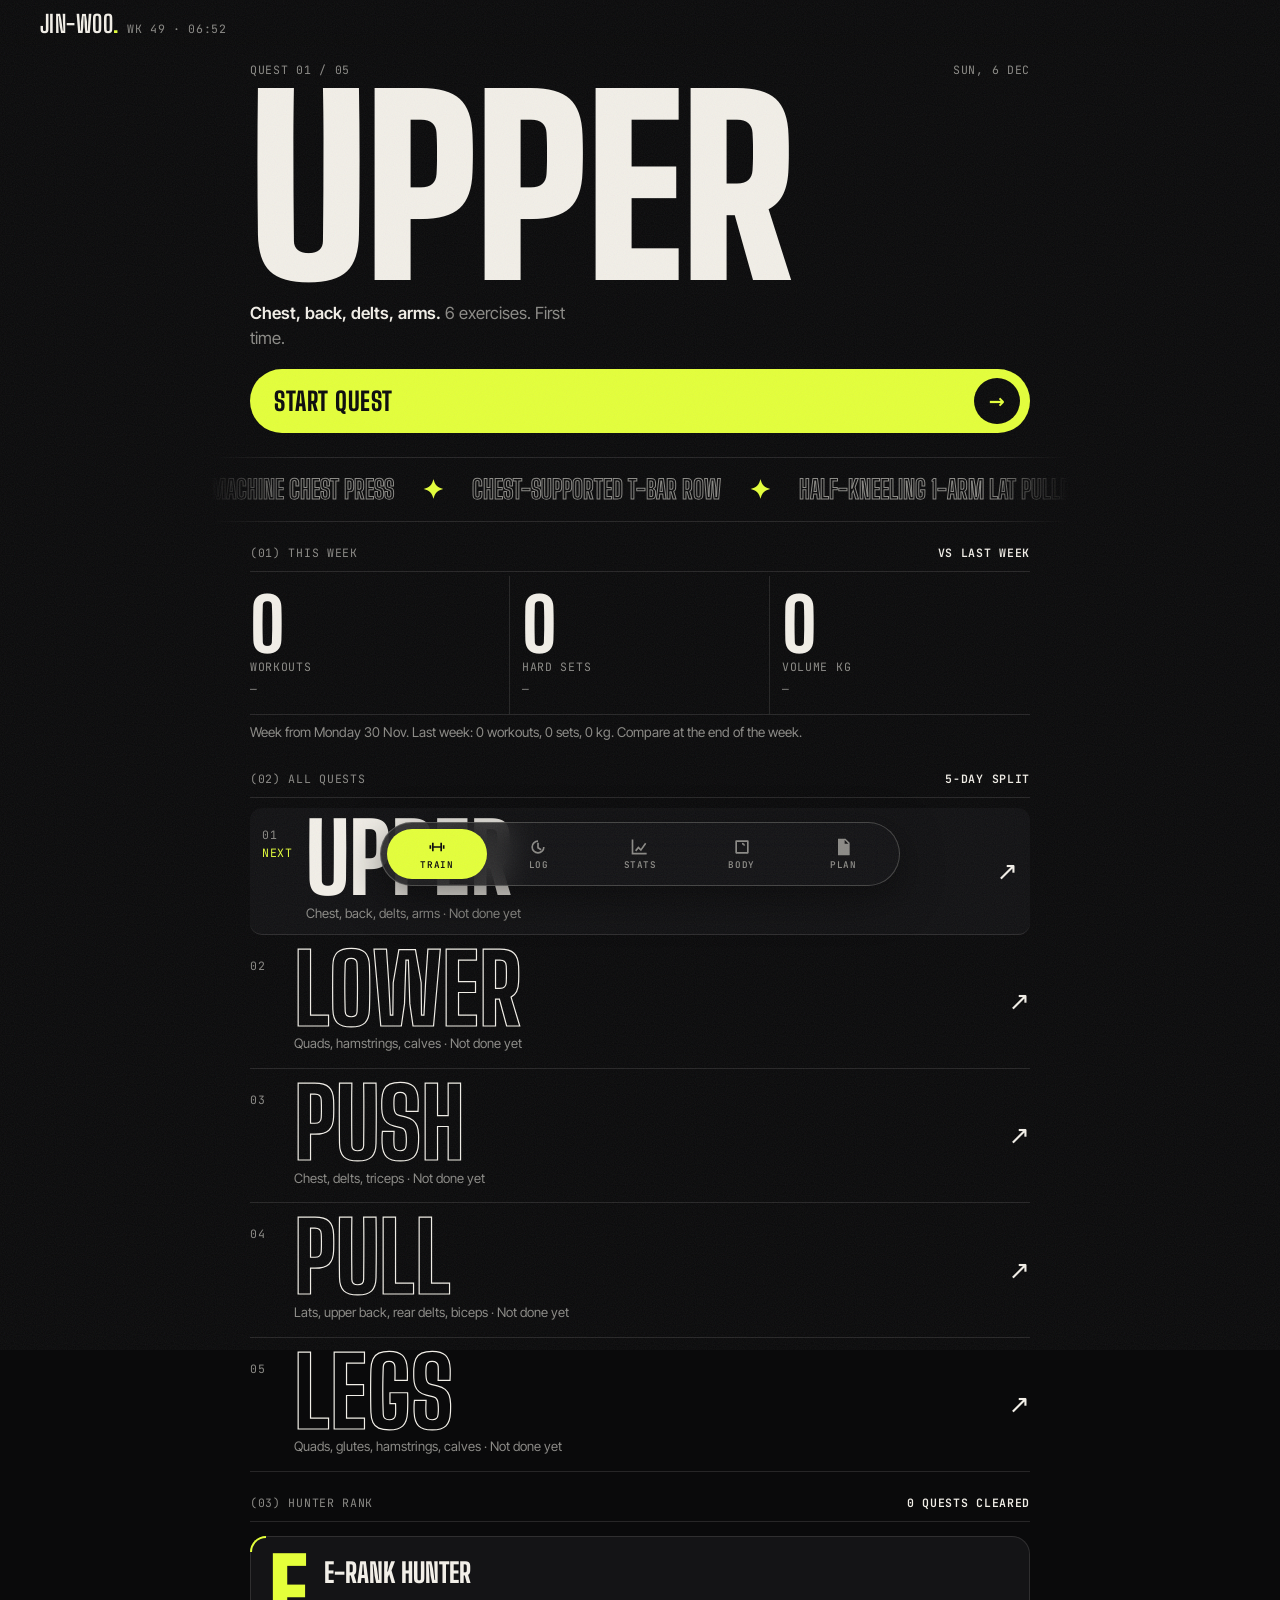
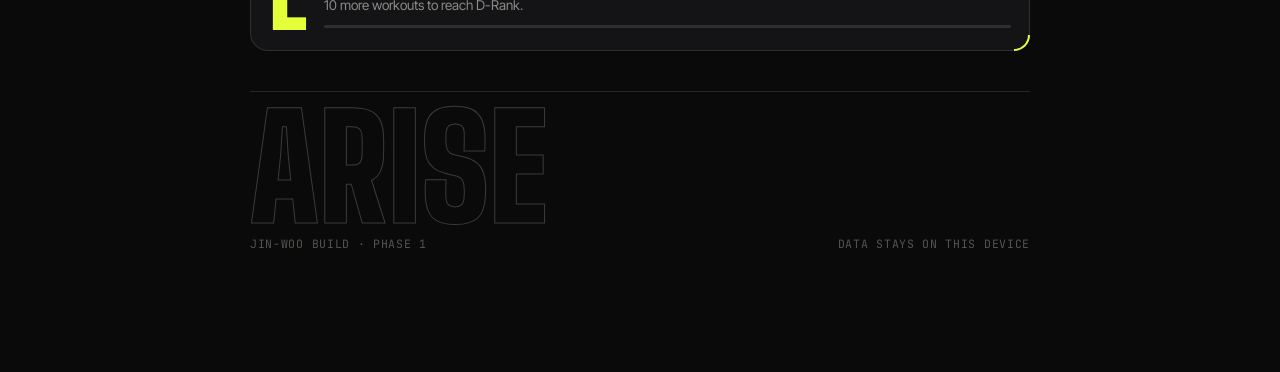
==== index.html @ 7a0bea66 "Jin-Woo Build: workout quests, progression targets and nutrition plan" ====
<!doctype html>
<html lang="en">
<head>
  <meta charset="utf-8">
  <meta name="viewport" content="width=device-width, initial-scale=1, viewport-fit=cover">
  <meta name="theme-color" content="#0a0a0b">
  <meta name="description" content="Jin-Woo Build: workout quests, progressive overload and a measured cutting diet.">
  <meta name="apple-mobile-web-app-capable" content="yes">
  <meta name="apple-mobile-web-app-status-bar-style" content="black-translucent">
  <title>Jin-Woo Build</title>
  <link rel="manifest" href="manifest.webmanifest">
  <link rel="icon" href="icon.svg" type="image/svg+xml">
  <link rel="apple-touch-icon" href="icon-192.png">
  <link rel="preload" href="fonts/BigShouldersDisplay-100_900.woff2" as="font" type="font/woff2" crossorigin>
  <link rel="stylesheet" href="css/fonts.css">
  <link rel="stylesheet" href="css/style.css">
</head>
<body>
  <header class="top">
    <a class="brand" href="#/train"><b>JIN-WOO<i>.</i></b><span class="mono muted" id="clock"></span></a>
    <div id="top-right"></div>
  </header>

  <main id="app"></main>

  <div id="rest" class="rest hidden" aria-live="polite"></div>
  <div id="modal" class="modal hidden"></div>

  <nav class="tabs" aria-label="Main">
    <a href="#/train" data-tab="train"><svg viewBox="0 0 24 24"><path d="M3 10h2v4H3zM19 10h2v4h-2zM6 7h2v10H6zM16 7h2v10h-2zM8 11h8v2H8z"/></svg>Train</a>
    <a href="#/history" data-tab="history"><svg viewBox="0 0 24 24"><path d="M12 4a8 8 0 1 0 8 8h-2a6 6 0 1 1-6-6zm-1 3h2v5.4l3.3 2-1 1.7L11 13.6z"/></svg>Log</a>
    <a href="#/progress" data-tab="progress"><svg viewBox="0 0 24 24"><path d="M4 19h16v2H2V3h2zm2-3 4-5 3 3 5-7 1.6 1.2-6.4 9-3-3-2.6 3.3z"/></svg>Stats</a>
    <a href="#/body" data-tab="body"><svg viewBox="0 0 24 24"><path d="M5 4h14a1 1 0 0 1 1 1v14a1 1 0 0 1-1 1H5a1 1 0 0 1-1-1V5a1 1 0 0 1 1-1zm1 2v12h12V6zm6 1a4 4 0 0 1 3.9 3.1l-1.9.5A2 2 0 0 0 12 9z"/></svg>Body</a>
    <a href="#/plan" data-tab="plan"><svg viewBox="0 0 24 24"><path d="M6 2h9l5 5v15H6zm8 1.5V8h4.5zM8 12h8v2H8zm0 4h8v2H8z"/></svg>Plan</a>
  </nav>

  <script src="js/data.js"></script>
  <script src="js/store.js"></script>
  <script src="js/logic.js"></script>
  <script src="js/app.js"></script>
</body>
</html>
---- css/fonts.css ----
/* Google Fonts (OFL), latin subset, self-hosted for offline use. */
@font-face {
  font-family: 'Big Shoulders Display';
  font-style: normal;
  font-weight: 100 900;
  font-display: swap;
  src: url(../fonts/BigShouldersDisplay-100_900.woff2) format('woff2');
  unicode-range: U+0000-00FF, U+0131, U+0152-0153, U+02BB-02BC, U+02C6, U+02DA, U+02DC, U+0304, U+0308, U+0329, U+2000-206F, U+20AC, U+2122, U+2191, U+2193, U+2212, U+2215, U+FEFF, U+FFFD;
}
@font-face {
  font-family: 'Inter Tight';
  font-style: normal;
  font-weight: 400 800;
  font-display: swap;
  src: url(../fonts/InterTight-400_800.woff2) format('woff2');
  unicode-range: U+0000-00FF, U+0131, U+0152-0153, U+02BB-02BC, U+02C6, U+02DA, U+02DC, U+0304, U+0308, U+0329, U+2000-206F, U+20AC, U+2122, U+2191, U+2193, U+2212, U+2215, U+FEFF, U+FFFD;
}
@font-face {
  font-family: 'JetBrains Mono';
  font-style: normal;
  font-weight: 400;
  font-display: swap;
  src: url(../fonts/JetBrainsMono-400.woff2) format('woff2');
  unicode-range: U+0000-00FF, U+0131, U+0152-0153, U+02BB-02BC, U+02C6, U+02DA, U+02DC, U+0304, U+0308, U+0329, U+2000-206F, U+20AC, U+2122, U+2191, U+2193, U+2212, U+2215, U+FEFF, U+FFFD;
}
@font-face {
  font-family: 'JetBrains Mono';
  font-style: normal;
  font-weight: 600;
  font-display: swap;
  src: url(../fonts/JetBrainsMono-600.woff2) format('woff2');
  unicode-range: U+0000-00FF, U+0131, U+0152-0153, U+02BB-02BC, U+02C6, U+02DA, U+02DC, U+0304, U+0308, U+0329, U+2000-206F, U+20AC, U+2122, U+2191, U+2193, U+2212, U+2215, U+FEFF, U+FFFD;
}
---- css/style.css ----
:root {
  --bg: #0a0a0b;
  --bg2: #111113;
  --panel: #141416;
  --ink: #f2efe8;
  --muted: #8b8a86;
  --dim: #55544f;
  --line: rgba(242, 239, 232, 0.12);
  --line2: rgba(242, 239, 232, 0.22);
  --accent: #e4ff3a;
  --accent-ink: #0a0a0b;
  --bad: #ff5a4e;
  --warn: #ffb02e;
  --display: "Big Shoulders Display", "Arial Narrow", Impact, sans-serif;
  --sans: "Inter Tight", system-ui, -apple-system, "Segoe UI", Roboto, sans-serif;
  --mono: "JetBrains Mono", ui-monospace, Consolas, monospace;
  --ease: cubic-bezier(0.2, 0.8, 0.2, 1);
  --pad: clamp(16px, 4vw, 40px);
}

* { box-sizing: border-box; }
html { -webkit-text-size-adjust: 100%; scroll-behavior: smooth; }
body {
  margin: 0;
  background: var(--bg);
  color: var(--ink);
  font: 15px/1.5 var(--sans);
  padding-bottom: calc(96px + env(safe-area-inset-bottom));
  overflow-x: hidden;
}
body::before {
  content: "";
  position: fixed; inset: -50%;
  z-index: 100; pointer-events: none;
  opacity: 0.07;
  background-image: url("data:image/svg+xml,%3Csvg xmlns='http://www.w3.org/2000/svg' width='160' height='160'%3E%3Cfilter id='n'%3E%3CfeTurbulence type='fractalNoise' baseFrequency='0.9' numOctaves='2' stitchTiles='stitch'/%3E%3C/filter%3E%3Crect width='100%25' height='100%25' filter='url(%23n)'/%3E%3C/svg%3E");
  animation: grain 1.2s steps(4) infinite;
}
@keyframes grain {
  0% { transform: translate(0, 0); } 25% { transform: translate(-3%, 2%); }
  50% { transform: translate(2%, -3%); } 75% { transform: translate(-2%, -1%); } 100% { transform: translate(0, 0); }
}
::selection { background: var(--accent); color: var(--accent-ink); }
a { color: var(--ink); }
h1, h2, h3 { margin: 0; font-weight: 800; }
p { margin: 0.4rem 0; }
button { font: inherit; color: inherit; }

.mono { font-family: var(--mono); font-size: 0.72rem; letter-spacing: 0.06em; text-transform: uppercase; }
.small { font-size: 0.84rem; }
.muted { color: var(--muted); }
.r { text-align: right; }
.c { text-align: center; }
.hidden { display: none !important; }
.up { color: var(--accent); }
.down { color: var(--bad); }
.same { color: var(--muted); }
.warn-text { color: var(--warn); }
.danger-text { color: var(--bad) !important; }
.display { font-family: var(--display); text-transform: uppercase; line-height: 0.86; letter-spacing: -0.01em; }
.outline { color: transparent; -webkit-text-stroke: 1.2px var(--ink); }

/* ---------- Top bar ---------- */
.top {
  position: sticky; top: 0; z-index: 40;
  display: flex; align-items: center; justify-content: space-between; gap: 12px;
  padding: calc(12px + env(safe-area-inset-top)) var(--pad) 12px;
  background: linear-gradient(var(--bg) 60%, rgba(10, 10, 11, 0));
}
.brand { display: flex; align-items: baseline; gap: 8px; text-decoration: none; }
.brand b { font-family: var(--display); font-size: 1.5rem; letter-spacing: 0.02em; line-height: 1; }
.brand i { font-style: normal; color: var(--accent); }
#top-right { display: flex; align-items: center; gap: 10px; }
.pill { font-family: var(--mono); font-size: 0.68rem; letter-spacing: 0.06em; text-transform: uppercase; padding: 6px 10px; border-radius: 999px; text-decoration: none; border: 1px solid var(--line2); white-space: nowrap; }
.pill.live { background: var(--accent); color: var(--accent-ink); border-color: var(--accent); }
.pill.live::before { content: ""; display: inline-block; width: 6px; height: 6px; border-radius: 50%; background: var(--accent-ink); margin-right: 6px; vertical-align: 1px; animation: pulse 1.2s infinite; }
@keyframes pulse { 50% { opacity: 0.2; } }

main { max-width: 860px; margin: 0 auto; padding: 4px var(--pad) 24px; }

/* ---------- Reveal ---------- */
[data-reveal] { opacity: 0; transform: translateY(24px); transition: opacity 0.7s var(--ease), transform 0.7s var(--ease); }
[data-reveal].in { opacity: 1; transform: none; }
.split .w { display: inline-block; overflow: hidden; vertical-align: bottom; }
.split .w > span { display: inline-block; transform: translateY(105%); animation: rise 0.9s var(--ease) forwards; }
@keyframes rise { to { transform: none; } }
.kinetic { animation: weight 1.4s var(--ease) both; }
@keyframes weight { from { font-weight: 100; letter-spacing: 0.08em; } to { font-weight: 900; letter-spacing: -0.01em; } }

/* ---------- Sections / labels ---------- */
.label { display: flex; justify-content: space-between; align-items: center; gap: 10px; color: var(--muted); padding: 22px 0 10px; border-bottom: 1px solid var(--line); margin-bottom: 4px; }
.label b { color: var(--ink); font-weight: 600; }
.page-title { font-size: clamp(3.6rem, 17vw, 8.5rem); margin: 6px 0 8px; }

/* ---------- Hero ---------- */
.hero { padding: 8px 0 18px; }
.hero .meta { display: flex; justify-content: space-between; color: var(--muted); margin-bottom: 6px; }
.hero h1 { font-size: clamp(5.5rem, 33vw, 15rem); font-weight: 900; }
.hero h1.long { font-size: clamp(3.4rem, 17vw, 9rem); }
.hero .lede { font-size: 1.05rem; color: var(--muted); max-width: 34ch; margin: 10px 0 18px; }
.hero .lede b { color: var(--ink); font-weight: 600; }

.cta {
  position: relative; display: flex; align-items: center; justify-content: space-between; width: 100%;
  min-height: 64px; padding: 0 10px 0 24px; border: 0; border-radius: 999px;
  background: var(--accent); color: var(--accent-ink); cursor: pointer; overflow: hidden;
  font-family: var(--display); font-size: 1.6rem; font-weight: 800; text-transform: uppercase; letter-spacing: 0.02em; text-decoration: none;
  transition: transform 0.4s var(--ease);
}
.cta .arrow { display: grid; place-items: center; width: 46px; height: 46px; border-radius: 50%; background: var(--accent-ink); color: var(--accent); font-family: var(--sans); font-size: 1.2rem; transition: transform 0.5s var(--ease); }
.cta:hover .arrow { transform: rotate(-45deg); }
.cta:active { transform: scale(0.98); }
.cta.ghost { background: transparent; color: var(--ink); border: 1px solid var(--line2); }
.cta.ghost .arrow { background: var(--ink); color: var(--bg); }

/* ---------- Marquee ---------- */
.marquee { overflow: hidden; border-block: 1px solid var(--line); margin: 6px calc(var(--pad) * -1) 0; padding: 12px 0; white-space: nowrap; mask-image: linear-gradient(90deg, transparent, #000 10%, #000 90%, transparent); }
.marquee .track { display: inline-flex; gap: 28px; animation: marquee 32s linear infinite; font-family: var(--display); font-size: 1.6rem; font-weight: 700; text-transform: uppercase; }
.marquee .track span:nth-child(odd) { color: transparent; -webkit-text-stroke: 1px var(--muted); }
.marquee .track em { font-style: normal; color: var(--accent); }
@keyframes marquee { to { transform: translateX(-50%); } }

/* ---------- Stats ---------- */
.stats { display: grid; grid-template-columns: repeat(3, 1fr); border-bottom: 1px solid var(--line); }
.stat { padding: 16px 10px 16px 0; border-right: 1px solid var(--line); }
.stat + .stat { padding-left: 12px; }
.stat:last-child { border-right: 0; }
.stat .n { font-family: var(--display); font-size: clamp(2.4rem, 11vw, 4.2rem); font-weight: 800; line-height: 0.9; }
.stat .d { font-family: var(--mono); font-size: 0.7rem; margin-top: 6px; }

/* ---------- Day list (outlined type rows) ---------- */
.daylist { list-style: none; margin: 0; padding: 0; }
.dayrow {
  position: relative; display: grid; grid-template-columns: 34px 1fr auto; align-items: center; gap: 4px 10px;
  width: 100%; padding: 14px 0; border: 0; border-bottom: 1px solid var(--line); background: none; cursor: pointer; text-align: left; overflow: hidden;
}
.dayrow::before { content: ""; position: absolute; inset: 0; background: var(--accent); transform: scaleY(0); transform-origin: bottom; transition: transform 0.5s var(--ease); z-index: 0; }
.dayrow > * { position: relative; z-index: 1; }
.dayrow .idx { color: var(--muted); align-self: start; padding-top: 8px; }
.dayrow .name { font-family: var(--display); font-size: clamp(3rem, 15vw, 6rem); font-weight: 800; line-height: 0.85; text-transform: uppercase; color: transparent; -webkit-text-stroke: 1.2px var(--ink); transition: color 0.35s var(--ease); }
.dayrow .info { grid-column: 2; color: var(--muted); font-size: 0.82rem; }
.dayrow .go { grid-row: 1 / span 2; grid-column: 3; font-size: 1.6rem; transition: transform 0.5s var(--ease); }
.dayrow.next .name { color: var(--ink); -webkit-text-stroke: 0; }
.dayrow.next .idx::after { content: " NEXT"; color: var(--accent); }
@media (hover: hover) {
  .dayrow:hover::before { transform: scaleY(1); }
  .dayrow:hover .name { color: var(--accent-ink); -webkit-text-stroke: 0; }
  .dayrow:hover .idx, .dayrow:hover .info, .dayrow:hover .go, .dayrow:hover .idx::after { color: var(--accent-ink); }
  .dayrow:hover .go { transform: rotate(-45deg); }
}
.dayrow:active::before { transform: scaleY(1); }

/* ---------- Panels ---------- */
.panel { position: relative; background: var(--panel); border: 1px solid var(--line); border-radius: 18px; padding: 18px; margin: 14px 0; }
.panel h3 { font-family: var(--display); text-transform: uppercase; font-size: 1.7rem; font-weight: 800; line-height: 1; margin-bottom: 8px; }
.panel.accent { background: var(--accent); color: var(--accent-ink); border-color: var(--accent); }
.panel.accent .muted, .panel.accent .mono { color: rgba(10, 10, 11, 0.65); }
.panel.warn { border-color: var(--warn); }
.panel.live-card { border-color: var(--accent); }

/* System window corners */
.sys::before, .sys::after { content: ""; position: absolute; width: 14px; height: 14px; border: 2px solid var(--accent); pointer-events: none; }
.sys::before { top: -1px; left: -1px; border-right: 0; border-bottom: 0; border-top-left-radius: 18px; }
.sys::after { bottom: -1px; right: -1px; border-left: 0; border-top: 0; border-bottom-right-radius: 18px; }

/* ---------- Buttons ---------- */
.btn {
  display: inline-flex; align-items: center; justify-content: center; gap: 8px;
  min-height: 48px; padding: 0 18px; border-radius: 999px;
  border: 1px solid var(--line2); background: transparent; color: var(--ink);
  font-family: var(--mono); font-size: 0.75rem; font-weight: 600; letter-spacing: 0.06em; text-transform: uppercase;
  text-decoration: none; cursor: pointer; transition: background 0.25s, color 0.25s, transform 0.25s;
}
.btn:active { transform: scale(0.97); }
.btn.primary { background: var(--ink); color: var(--bg); border-color: var(--ink); }
.btn.acc { background: var(--accent); color: var(--accent-ink); border-color: var(--accent); }
.btn.danger { border-color: rgba(255, 90, 78, 0.5); color: var(--bad); }
.btn.full { width: 100%; margin-top: 10px; }
.btn.sm { min-height: 36px; padding: 0 14px; font-size: 0.68rem; }
.btn.big { width: 100%; min-height: 60px; font-size: 0.85rem; margin-top: 10px; }
.btn.yt { margin-top: 12px; background: #ff3d2e; border-color: #ff3d2e; color: #fff; }
.panel.accent .btn.primary { background: var(--accent-ink); color: var(--accent); border-color: var(--accent-ink); }
.panel.accent .btn { border-color: rgba(10, 10, 11, 0.4); color: var(--accent-ink); }
.row { display: flex; gap: 8px; flex-wrap: wrap; margin-top: 12px; }
.row > .btn { flex: 1; }
.link { background: none; border: 0; padding: 6px 0; color: var(--ink); font-family: var(--mono); font-size: 0.7rem; font-weight: 600; letter-spacing: 0.06em; text-transform: uppercase; cursor: pointer; text-decoration: none; border-bottom: 1px solid var(--line2); }
.link:hover { color: var(--accent); border-color: var(--accent); }

/* ---------- Tables ---------- */
table { width: 100%; border-collapse: collapse; }
table.mini th, table.mini td { padding: 9px 4px; border-bottom: 1px solid var(--line); font-size: 0.86rem; vertical-align: top; }
table.mini th { font-family: var(--mono); font-size: 0.66rem; letter-spacing: 0.06em; text-transform: uppercase; color: var(--muted); font-weight: 600; text-align: left; }
table.mini th.r { text-align: right; }
table.mini tr:last-child td { border-bottom: 0; }
.panel.accent table.mini td, .panel.accent table.mini th { border-color: rgba(10, 10, 11, 0.15); }

/* ---------- Tier badges ---------- */
.tier { display: inline-flex; align-items: center; font-family: var(--mono); font-size: 0.62rem; font-weight: 600; letter-spacing: 0.04em; padding: 3px 7px; border-radius: 999px; vertical-align: middle; white-space: nowrap; }
.t-splus { background: var(--accent); color: var(--accent-ink); }
.t-s { background: var(--ink); color: var(--bg); }
.t-a { border: 1px solid var(--ink); color: var(--ink); }
.t-pick { border: 1px dashed var(--muted); color: var(--muted); }

/* ---------- Exercise cards ---------- */
.ex-head { display: flex; justify-content: space-between; align-items: center; color: var(--muted); margin-bottom: 10px; }
.ex-title { font-family: var(--display); font-size: clamp(2rem, 9vw, 3rem); font-weight: 800; line-height: 0.9; text-transform: uppercase; }
.ex-sub { margin-top: 6px; color: var(--muted); }
.ex-top { display: flex; gap: 14px; align-items: center; margin-top: 12px; }
.ex-info { flex: 1; min-width: 0; }
.ex-name { font-weight: 700; }
.thumb { position: relative; flex: 0 0 84px; width: 84px; height: 84px; padding: 0; border-radius: 14px; overflow: hidden; border: 1px solid var(--line2); background: #fff; cursor: pointer; }
.thumb img { position: absolute; inset: 0; width: 100%; height: 100%; object-fit: cover; filter: grayscale(1) contrast(1.05); transition: filter 0.4s; }
.thumb:hover img { filter: none; }
.thumb img.f2 { animation: flip 2.4s steps(1) infinite; }
@keyframes flip { 0% { opacity: 0; } 50% { opacity: 1; } }
.thumb::after { content: "HOW"; position: absolute; left: 6px; bottom: 6px; font-family: var(--mono); font-size: 0.55rem; font-weight: 600; letter-spacing: 0.08em; background: var(--accent); color: var(--accent-ink); padding: 2px 5px; border-radius: 4px; }
.last { color: var(--muted); font-size: 0.84rem; }
.goal { margin-top: 6px; padding: 10px 12px; border-radius: 12px; background: rgba(228, 255, 58, 0.08); border: 1px solid rgba(228, 255, 58, 0.25); font-size: 0.86rem; }
.goal b { color: var(--accent); font-family: var(--mono); font-size: 0.68rem; letter-spacing: 0.06em; text-transform: uppercase; display: block; margin-bottom: 2px; }
.ex-actions { display: flex; gap: 18px; margin-top: 14px; }
.howto-wrap { margin-top: 14px; }
.howto { padding: 12px; background: var(--bg2); border: 1px solid var(--line); border-radius: 14px; animation: drop 0.5s var(--ease); }
@keyframes drop { from { opacity: 0; transform: translateY(-8px); } }
.frames { display: grid; grid-template-columns: 1fr 1fr; gap: 8px; }
.frames img { width: 100%; border-radius: 10px; background: #fff; }
.cues { counter-reset: c; list-style: none; padding: 0; margin: 12px 0 0; }
.cues li { counter-increment: c; display: grid; grid-template-columns: 30px 1fr; padding: 8px 0; border-top: 1px solid var(--line); font-size: 0.9rem; }
.cues li::before { content: "0" counter(c); font-family: var(--mono); font-size: 0.7rem; color: var(--accent); padding-top: 3px; }

/* Set table */
table.sets { margin-top: 14px; }
table.sets th { font-family: var(--mono); font-size: 0.62rem; letter-spacing: 0.06em; color: var(--muted); font-weight: 600; padding: 2px 3px 6px; text-align: center; text-transform: uppercase; }
table.sets td { padding: 3px; }
table.sets input, table.sets select {
  width: 100%; min-height: 48px; padding: 0 6px; border-radius: 12px;
  border: 1px solid var(--line2); background: var(--bg); color: var(--ink);
  font-family: var(--display); font-size: 1.45rem; font-weight: 700; text-align: center;
  -moz-appearance: textfield; appearance: none;
}
table.sets select { font-family: var(--mono); font-size: 0.95rem; }
table.sets input::-webkit-outer-spin-button, table.sets input::-webkit-inner-spin-button { -webkit-appearance: none; margin: 0; }
table.sets input:focus, table.sets select:focus { outline: none; border-color: var(--accent); box-shadow: 0 0 0 3px rgba(228, 255, 58, 0.18); }
table.sets input::placeholder { color: var(--dim); }
table.sets tr.done input, table.sets tr.done select { border-color: rgba(228, 255, 58, 0.55); background: rgba(228, 255, 58, 0.07); }
table.sets td:first-child { width: 30px; color: var(--muted); font-family: var(--mono); font-size: 0.75rem; }
table.sets td:nth-child(4) { width: 62px; }
table.sets td:last-child { width: 52px; }
.tick { width: 48px; height: 48px; border-radius: 50%; border: 1px solid var(--line2); background: transparent; color: var(--muted); font-size: 1.1rem; cursor: pointer; transition: all 0.3s var(--ease); }
.tick.on { background: var(--accent); border-color: var(--accent); color: var(--accent-ink); font-weight: 800; transform: rotate(-8deg); }
.small-btns .btn { flex: 0 0 auto; }

/* Log header progress */
.log-head { position: sticky; top: calc(58px + env(safe-area-inset-top)); z-index: 30; background: var(--bg); padding: 6px 0 10px; margin-bottom: 4px; }
.log-head .row1 { display: flex; justify-content: space-between; align-items: end; gap: 10px; }
.log-head h1 { font-size: clamp(3rem, 14vw, 5.5rem); font-weight: 900; }
.bar { height: 3px; background: var(--line); border-radius: 3px; overflow: hidden; margin-top: 10px; }
.bar i { display: block; height: 100%; background: var(--accent); transition: width 0.6s var(--ease); }

textarea, .form input, select.full {
  width: 100%; padding: 12px; border-radius: 12px; border: 1px solid var(--line2);
  background: var(--bg); color: var(--ink); font: inherit; font-size: 16px;
}
textarea:focus, .form input:focus, select.full:focus { outline: none; border-color: var(--accent); }
.lbl { display: block; font-family: var(--mono); font-size: 0.68rem; letter-spacing: 0.06em; text-transform: uppercase; color: var(--muted); margin-bottom: 8px; }

/* Rest timer */
.rest {
  position: fixed; left: 50%; transform: translateX(-50%);
  bottom: calc(86px + env(safe-area-inset-bottom)); z-index: 45;
  width: min(820px, calc(100% - 24px));
  display: flex; justify-content: space-between; align-items: center; gap: 10px;
  padding: 10px 18px; border-radius: 999px; background: var(--accent); color: var(--accent-ink);
  box-shadow: 0 10px 40px rgba(0, 0, 0, 0.5);
}
.rest b { font-family: var(--display); font-size: 1.6rem; font-weight: 900; margin-right: 6px; vertical-align: -2px; }

/* ---------- Summary ---------- */
.complete { font-size: clamp(4rem, 21vw, 10rem); font-weight: 900; }
.complete .outline { -webkit-text-stroke: 1.5px var(--accent); }
.headline { font-size: 1.25rem; font-weight: 600; max-width: 30ch; margin: 14px 0 4px; }
.cmp { border-left: 0; }
.cmp-head { display: flex; justify-content: space-between; align-items: center; gap: 10px; margin-bottom: 8px; }
.cmp-head .ex-name { font-family: var(--display); font-size: 1.6rem; font-weight: 800; text-transform: uppercase; line-height: 1; }
.chip { font-family: var(--mono); font-size: 0.62rem; font-weight: 600; letter-spacing: 0.06em; padding: 4px 9px; border-radius: 999px; text-transform: uppercase; white-space: nowrap; }
.chips { display: flex; gap: 6px; }
.c-up, .c-heavier { background: var(--accent); color: var(--accent-ink); }
.c-same { border: 1px solid var(--line2); color: var(--muted); }
.c-down { background: rgba(255, 90, 78, 0.16); color: var(--bad); }
.c-new { border: 1px solid var(--ink); color: var(--ink); }
.c-skip { border: 1px dashed var(--warn); color: var(--warn); }
.c-pr { background: var(--ink); color: var(--bg); }
.panel.cmp.v-up, .panel.cmp.v-heavier { border-color: rgba(228, 255, 58, 0.4); }
.panel.cmp.v-down { border-color: rgba(255, 90, 78, 0.4); }
.next { margin-top: 10px; padding: 10px 12px; background: var(--bg2); border-radius: 12px; font-size: 0.86rem; }
.next b { font-family: var(--mono); font-size: 0.66rem; letter-spacing: 0.06em; text-transform: uppercase; color: var(--accent); display: block; margin-bottom: 2px; }
.tips { list-style: none; padding: 0; margin: 0; counter-reset: t; }
.tips li { counter-increment: t; display: grid; grid-template-columns: 34px 1fr; padding: 10px 0; border-top: 1px solid rgba(10, 10, 11, 0.15); }
.tips li::before { content: "0" counter(t); font-family: var(--mono); font-size: 0.72rem; padding-top: 3px; }

/* ---------- History ---------- */
.hist { display: grid; grid-template-columns: 1fr auto; align-items: center; gap: 10px; padding: 16px 0; border-bottom: 1px solid var(--line); text-decoration: none; transition: padding 0.4s var(--ease); }
.hist:hover { padding-left: 10px; }
.hist .name { font-family: var(--display); font-size: 2.2rem; font-weight: 800; text-transform: uppercase; line-height: 0.9; }

/* ---------- Chart ---------- */
.chart { width: 100%; height: auto; margin: 10px 0; overflow: visible; }
.chart .line { fill: none; stroke: var(--accent); stroke-width: 2.5; stroke-linejoin: round; stroke-dasharray: 1000; stroke-dashoffset: 1000; animation: draw 1.6s var(--ease) forwards; }
@keyframes draw { to { stroke-dashoffset: 0; } }
.chart .area { fill: url(#g); opacity: 0.35; }
.chart .dot { fill: var(--bg); stroke: var(--accent); stroke-width: 2; }
.chart .grid { stroke: var(--line); stroke-dasharray: 3 4; }
.chart .axis { fill: var(--muted); font-family: var(--mono); font-size: 9px; }
.bignum { font-family: var(--display); font-size: clamp(3.4rem, 16vw, 6rem); font-weight: 900; line-height: 0.9; }

/* ---------- Body / forms ---------- */
.decision .bignum { font-size: clamp(3rem, 14vw, 5rem); }
.form { display: grid; grid-template-columns: 1fr 1fr; gap: 12px; }
.form label { display: flex; flex-direction: column; gap: 6px; font-family: var(--mono); font-size: 0.64rem; letter-spacing: 0.06em; text-transform: uppercase; color: var(--muted); }
.form label.check { flex-direction: row; align-items: center; gap: 10px; grid-column: 1 / -1; color: var(--ink); font-family: var(--sans); font-size: 0.9rem; letter-spacing: 0; text-transform: none; }
.form label.check input { width: 22px; height: 22px; accent-color: var(--accent); }
.form .wide { grid-column: 1 / -1; }
.grid2 { display: grid; grid-template-columns: 1fr 1fr; gap: 6px 14px; margin: 8px 0; }

/* ---------- Plan ---------- */
.subtabs { display: flex; gap: 0; margin: 4px 0 8px; border: 1px solid var(--line2); border-radius: 999px; padding: 4px; }
.subtabs a { flex: 1; text-align: center; padding: 10px; border-radius: 999px; color: var(--muted); text-decoration: none; font-family: var(--mono); font-size: 0.72rem; font-weight: 600; letter-spacing: 0.06em; text-transform: uppercase; transition: all 0.3s var(--ease); }
.subtabs a.active { background: var(--ink); color: var(--bg); }
.plan-ex { padding: 12px 0; border-bottom: 1px solid var(--line); }
.plan-ex:last-child { border-bottom: 0; }
.week-strip { display: grid; grid-template-columns: repeat(7, 1fr); gap: 4px; margin: 12px 0 4px; }
.week-strip div { border: 1px solid var(--line2); border-radius: 10px; padding: 8px 4px; text-align: center; }
.week-strip div b { display: block; font-family: var(--display); font-size: 1.15rem; font-weight: 800; text-transform: uppercase; line-height: 1; margin-top: 4px; }
.week-strip div.rest-day b { color: var(--dim); }
.week-strip div.train { background: var(--ink); color: var(--bg); border-color: var(--ink); }

/* ---------- Rank ---------- */
.rank { display: grid; grid-template-columns: auto 1fr; gap: 16px; align-items: center; }
.rank .letter { font-family: var(--display); font-size: 6rem; font-weight: 900; line-height: 0.8; color: var(--accent); }
.rank .bar { margin-top: 10px; }

/* ---------- Modal sheet ---------- */
.modal { position: fixed; inset: 0; z-index: 60; background: rgba(0, 0, 0, 0.7); backdrop-filter: blur(6px); display: flex; align-items: flex-end; justify-content: center; }
.sheet { width: min(860px, 100%); max-height: 82vh; overflow: auto; background: var(--panel); border: 1px solid var(--line2); border-bottom: 0; border-radius: 24px 24px 0 0; padding: 20px 18px calc(18px + env(safe-area-inset-bottom)); animation: sheet 0.5s var(--ease); }
@keyframes sheet { from { transform: translateY(100%); } }
.sheet h3 { font-family: var(--display); font-size: 2rem; font-weight: 800; text-transform: uppercase; line-height: 1; }
.opt { display: flex; align-items: center; gap: 14px; width: 100%; padding: 10px; margin-top: 10px; border-radius: 16px; border: 1px solid var(--line); background: var(--bg2); text-align: left; cursor: pointer; transition: border-color 0.3s; }
.opt:hover { border-color: var(--accent); }
.opt .thumb { flex-basis: 60px; width: 60px; height: 60px; }
.opt .thumb::after { display: none; }

/* ---------- Floating nav ---------- */
.tabs {
  position: fixed; left: 50%; transform: translateX(-50%); z-index: 50;
  bottom: calc(14px + env(safe-area-inset-bottom));
  display: flex; gap: 2px; padding: 6px;
  width: min(520px, calc(100% - 24px));
  background: rgba(20, 20, 22, 0.82); backdrop-filter: blur(14px) saturate(1.4); -webkit-backdrop-filter: blur(14px) saturate(1.4);
  border: 1px solid var(--line2); border-radius: 999px;
  box-shadow: 0 12px 40px rgba(0, 0, 0, 0.5);
}
.tabs a { flex: 1; display: flex; flex-direction: column; align-items: center; gap: 2px; padding: 8px 0 6px; border-radius: 999px; color: var(--muted); text-decoration: none; font-family: var(--mono); font-size: 0.58rem; font-weight: 600; letter-spacing: 0.06em; text-transform: uppercase; transition: all 0.35s var(--ease); }
.tabs a svg { width: 20px; height: 20px; fill: currentColor; }
.tabs a.active { background: var(--accent); color: var(--accent-ink); }

/* ---------- Footer ---------- */
.foot { margin-top: 40px; padding-top: 18px; border-top: 1px solid var(--line); color: var(--dim); display: flex; justify-content: space-between; gap: 10px; flex-wrap: wrap; }
.foot .big { font-family: var(--display); font-weight: 900; font-size: clamp(3rem, 18vw, 9rem); line-height: 0.8; color: transparent; -webkit-text-stroke: 1px var(--line2); width: 100%; text-transform: uppercase; }

@media (min-width: 760px) {
  body { font-size: 16px; }
  .thumb { flex-basis: 110px; width: 110px; height: 110px; }
  .stat .n { font-size: 4.6rem; }
}

@media (prefers-reduced-motion: reduce) {
  *, *::before, *::after { animation: none !important; transition: none !important; }
  [data-reveal] { opacity: 1; transform: none; }
  .split .w > span { transform: none; }
}
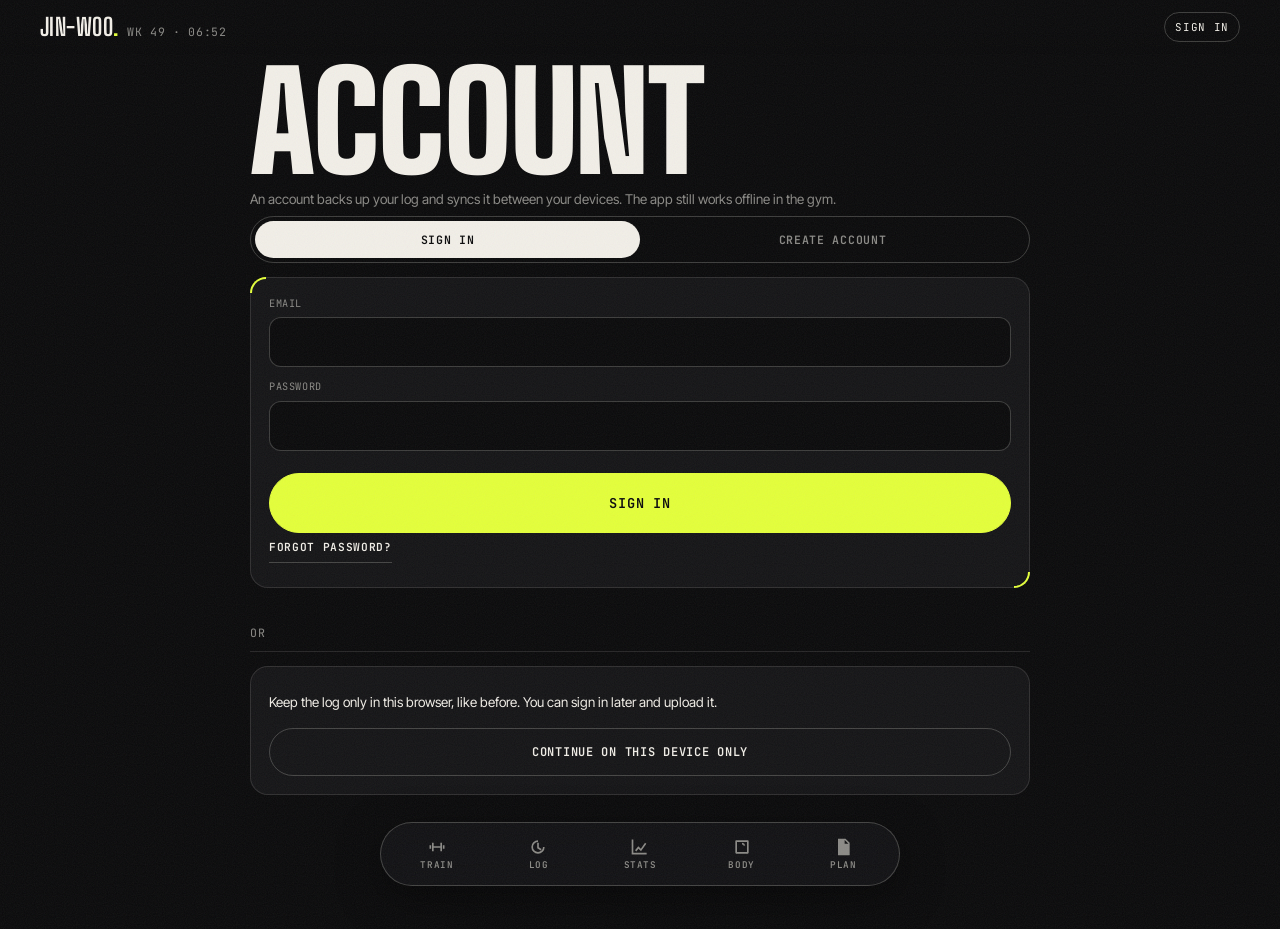
==== commit 67f3c405: "System blue icon and theme colour; load muscles.js; cache jw-gym-v4 Co-authored-by: Tarun Gudapati <" ====
--- a/index.html
+++ b/index.html
@@ -3,7 +3,7 @@
 <head>
   <meta charset="utf-8">
   <meta name="viewport" content="width=device-width, initial-scale=1, viewport-fit=cover">
-  <meta name="theme-color" content="#0a0a0b">
+  <meta name="theme-color" content="#060a14">
   <meta name="description" content="Jin-Woo Build: workout quests, progressive overload and a measured cutting diet.">
   <meta name="apple-mobile-web-app-capable" content="yes">
   <meta name="apple-mobile-web-app-status-bar-style" content="black-translucent">
@@ -31,12 +31,19 @@
     <a href="#/history" data-tab="history"><svg viewBox="0 0 24 24"><path d="M12 4a8 8 0 1 0 8 8h-2a6 6 0 1 1-6-6zm-1 3h2v5.4l3.3 2-1 1.7L11 13.6z"/></svg>Log</a>
     <a href="#/progress" data-tab="progress"><svg viewBox="0 0 24 24"><path d="M4 19h16v2H2V3h2zm2-3 4-5 3 3 5-7 1.6 1.2-6.4 9-3-3-2.6 3.3z"/></svg>Stats</a>
     <a href="#/body" data-tab="body"><svg viewBox="0 0 24 24"><path d="M5 4h14a1 1 0 0 1 1 1v14a1 1 0 0 1-1 1H5a1 1 0 0 1-1-1V5a1 1 0 0 1 1-1zm1 2v12h12V6zm6 1a4 4 0 0 1 3.9 3.1l-1.9.5A2 2 0 0 0 12 9z"/></svg>Body</a>
+    <a href="#/coach" data-tab="coach" class="hidden"><svg viewBox="0 0 24 24"><path d="M9 11a4 4 0 1 1 0-8 4 4 0 0 1 0 8zm0-2a2 2 0 1 0 0-4 2 2 0 0 0 0 4zm8 3a3 3 0 1 1 0-6 3 3 0 0 1 0 6zM2 20c0-3.9 3.1-7 7-7s7 3.1 7 7h-2a5 5 0 0 0-10 0zm15-6c2.8 0 5 2.2 5 5v1h-2v-1c0-1.7-1.3-3-3-3z"/></svg>Coach</a>
     <a href="#/plan" data-tab="plan"><svg viewBox="0 0 24 24"><path d="M6 2h9l5 5v15H6zm8 1.5V8h4.5zM8 12h8v2H8zm0 4h8v2H8z"/></svg>Plan</a>
   </nav>
 
   <script src="js/data.js"></script>
+  <script src="js/muscles.js"></script>
+  <script src="js/config.js"></script>
+  <script src="js/vendor/supabase.js"></script>
   <script src="js/store.js"></script>
   <script src="js/logic.js"></script>
+  <script src="js/sync.js"></script>
+  <script src="js/account.js"></script>
+  <script src="js/coach.js"></script>
   <script src="js/app.js"></script>
 </body>
 </html>
--- a/css/style.css
+++ b/css/style.css
@@ -75,6 +75,12 @@
 .pill.live { background: var(--accent); color: var(--accent-ink); border-color: var(--accent); }
 .pill.live::before { content: ""; display: inline-block; width: 6px; height: 6px; border-radius: 50%; background: var(--accent-ink); margin-right: 6px; vertical-align: 1px; animation: pulse 1.2s infinite; }
 @keyframes pulse { 50% { opacity: 0.2; } }
+.pill.sync { color: var(--muted); }
+.pill.sync::before { content: ""; display: inline-block; width: 6px; height: 6px; border-radius: 50%; background: var(--accent); margin-right: 6px; vertical-align: 1px; }
+.pill.s-syncing::before, .pill.s-pending::before { animation: pulse 1.2s infinite; }
+.pill.s-offline::before { background: var(--dim); }
+.pill.s-error, .pill.s-signedout { color: var(--warn); border-color: rgba(255, 176, 46, 0.5); }
+.pill.s-error::before, .pill.s-signedout::before { background: var(--warn); }
 
 main { max-width: 860px; margin: 0 auto; padding: 4px var(--pad) 24px; }
 
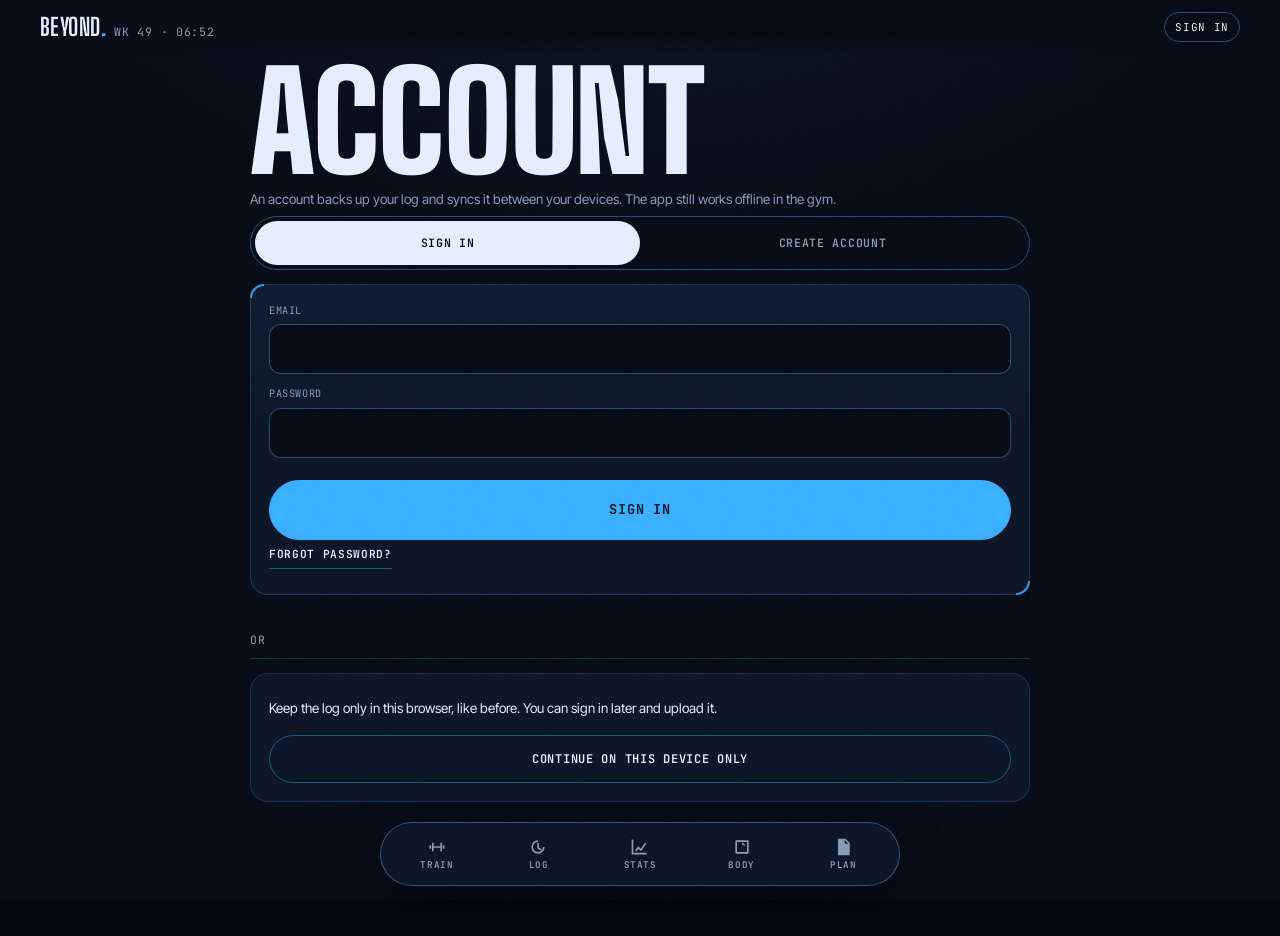
==== commit fc134768: "Rebrand to Beyond Training: name, B monogram icon with maskable and Apple sizes, manifest, diet PDF " ====
--- a/index.html
+++ b/index.html
@@ -4,20 +4,23 @@
   <meta charset="utf-8">
   <meta name="viewport" content="width=device-width, initial-scale=1, viewport-fit=cover">
   <meta name="theme-color" content="#060a14">
-  <meta name="description" content="Jin-Woo Build: workout quests, progressive overload and a measured cutting diet.">
+  <meta name="description" content="Beyond Training: a structured weekly plan, progressive overload targets and a measured nutrition plan.">
   <meta name="apple-mobile-web-app-capable" content="yes">
   <meta name="apple-mobile-web-app-status-bar-style" content="black-translucent">
-  <title>Jin-Woo Build</title>
+  <meta name="apple-mobile-web-app-title" content="Beyond">
+  <meta name="mobile-web-app-capable" content="yes">
+  <meta name="format-detection" content="telephone=no">
+  <title>Beyond Training</title>
   <link rel="manifest" href="manifest.webmanifest">
   <link rel="icon" href="icon.svg" type="image/svg+xml">
-  <link rel="apple-touch-icon" href="icon-192.png">
+  <link rel="apple-touch-icon" sizes="180x180" href="apple-touch-icon.png">
   <link rel="preload" href="fonts/BigShouldersDisplay-100_900.woff2" as="font" type="font/woff2" crossorigin>
   <link rel="stylesheet" href="css/fonts.css">
   <link rel="stylesheet" href="css/style.css">
 </head>
 <body>
   <header class="top">
-    <a class="brand" href="#/train"><b>JIN-WOO<i>.</i></b><span class="mono muted" id="clock"></span></a>
+    <a class="brand" href="#/train" aria-label="Beyond Training"><b>BEYOND<i>.</i></b><span class="mono muted" id="clock"></span></a>
     <div id="top-right"></div>
   </header>
 
@@ -44,6 +47,7 @@
   <script src="js/sync.js"></script>
   <script src="js/account.js"></script>
   <script src="js/coach.js"></script>
+  <script src="js/device.js"></script>
   <script src="js/app.js"></script>
 </body>
 </html>
--- a/css/style.css
+++ b/css/style.css
@@ -1,14 +1,16 @@
 :root {
-  --bg: #0a0a0b;
-  --bg2: #111113;
-  --panel: #141416;
-  --ink: #f2efe8;
-  --muted: #8b8a86;
-  --dim: #55544f;
-  --line: rgba(242, 239, 232, 0.12);
-  --line2: rgba(242, 239, 232, 0.22);
-  --accent: #e4ff3a;
-  --accent-ink: #0a0a0b;
+  --bg: #060a14;
+  --bg2: #08101e;
+  --panel: #0c1426;
+  --ink: #e6efff;
+  --muted: #8a9bb8;
+  --dim: #7489aa;
+  --line: rgba(58, 176, 255, 0.22);
+  --line2: rgba(58, 176, 255, 0.42);
+  --accent: #3ab0ff;
+  --accent2: #7cc8ff;
+  --accent-ink: #04101f;
+  --tint: rgba(124, 200, 255, 0.5);
   --bad: #ff5a4e;
   --warn: #ffb02e;
   --display: "Big Shoulders Display", "Arial Narrow", Impact, sans-serif;
@@ -19,10 +21,11 @@
 }
 
 * { box-sizing: border-box; }
-html { -webkit-text-size-adjust: 100%; scroll-behavior: smooth; }
+html { -webkit-text-size-adjust: 100%; scroll-behavior: smooth; overscroll-behavior-x: none; -webkit-tap-highlight-color: transparent; }
+html.on-log { overscroll-behavior-y: contain; }
 body {
   margin: 0;
-  background: var(--bg);
+  background: radial-gradient(900px 520px at 50% -120px, rgba(58, 176, 255, 0.07), transparent 70%) no-repeat, var(--bg);
   color: var(--ink);
   font: 15px/1.5 var(--sans);
   padding-bottom: calc(96px + env(safe-area-inset-bottom));
@@ -30,21 +33,18 @@
 }
 body::before {
   content: "";
-  position: fixed; inset: -50%;
+  position: fixed; inset: 0;
   z-index: 100; pointer-events: none;
-  opacity: 0.07;
+  opacity: 0.04;
   background-image: url("data:image/svg+xml,%3Csvg xmlns='http://www.w3.org/2000/svg' width='160' height='160'%3E%3Cfilter id='n'%3E%3CfeTurbulence type='fractalNoise' baseFrequency='0.9' numOctaves='2' stitchTiles='stitch'/%3E%3C/filter%3E%3Crect width='100%25' height='100%25' filter='url(%23n)'/%3E%3C/svg%3E");
-  animation: grain 1.2s steps(4) infinite;
-}
-@keyframes grain {
-  0% { transform: translate(0, 0); } 25% { transform: translate(-3%, 2%); }
-  50% { transform: translate(2%, -3%); } 75% { transform: translate(-2%, -1%); } 100% { transform: translate(0, 0); }
 }
 ::selection { background: var(--accent); color: var(--accent-ink); }
 a { color: var(--ink); }
 h1, h2, h3 { margin: 0; font-weight: 800; }
 p { margin: 0.4rem 0; }
 button { font: inherit; color: inherit; }
+button, a, summary, label, select, input, textarea { touch-action: manipulation; }
+button, .btn, .cta, .pill, .tabs a, .dot, .subtabs a, summary { -webkit-user-select: none; user-select: none; }
 
 .mono { font-family: var(--mono); font-size: 0.72rem; letter-spacing: 0.06em; text-transform: uppercase; }
 .small { font-size: 0.84rem; }
@@ -64,14 +64,15 @@
 .top {
   position: sticky; top: 0; z-index: 40;
   display: flex; align-items: center; justify-content: space-between; gap: 12px;
-  padding: calc(12px + env(safe-area-inset-top)) var(--pad) 12px;
-  background: linear-gradient(var(--bg) 60%, rgba(10, 10, 11, 0));
-}
-.brand { display: flex; align-items: baseline; gap: 8px; text-decoration: none; }
+  padding: calc(12px + env(safe-area-inset-top)) max(var(--pad), env(safe-area-inset-right)) 12px max(var(--pad), env(safe-area-inset-left));
+  background: linear-gradient(var(--bg) 60%, rgba(6, 10, 20, 0));
+}
+.brand { position: relative; display: flex; align-items: baseline; gap: 8px; text-decoration: none; }
+.brand::after { content: ""; position: absolute; inset: -10px -6px; }
 .brand b { font-family: var(--display); font-size: 1.5rem; letter-spacing: 0.02em; line-height: 1; }
 .brand i { font-style: normal; color: var(--accent); }
 #top-right { display: flex; align-items: center; gap: 10px; }
-.pill { font-family: var(--mono); font-size: 0.68rem; letter-spacing: 0.06em; text-transform: uppercase; padding: 6px 10px; border-radius: 999px; text-decoration: none; border: 1px solid var(--line2); white-space: nowrap; }
+.pill { position: relative; font-family: var(--mono); font-size: 0.68rem; letter-spacing: 0.06em; text-transform: uppercase; padding: 6px 10px; border-radius: 999px; text-decoration: none; border: 1px solid var(--line2); white-space: nowrap; }
 .pill.live { background: var(--accent); color: var(--accent-ink); border-color: var(--accent); }
 .pill.live::before { content: ""; display: inline-block; width: 6px; height: 6px; border-radius: 50%; background: var(--accent-ink); margin-right: 6px; vertical-align: 1px; animation: pulse 1.2s infinite; }
 @keyframes pulse { 50% { opacity: 0.2; } }
@@ -82,7 +83,9 @@
 .pill.s-error, .pill.s-signedout { color: var(--warn); border-color: rgba(255, 176, 46, 0.5); }
 .pill.s-error::before, .pill.s-signedout::before { background: var(--warn); }
 
-main { max-width: 860px; margin: 0 auto; padding: 4px var(--pad) 24px; }
+.pill::after { content: ""; position: absolute; inset: -9px -4px; }
+
+main { max-width: 860px; margin: 0 auto; padding: 4px max(var(--pad), env(safe-area-inset-right)) 24px max(var(--pad), env(safe-area-inset-left)); }
 
 /* ---------- Reveal ---------- */
 [data-reveal] { opacity: 0; transform: translateY(24px); transition: opacity 0.7s var(--ease), transform 0.7s var(--ease); }
@@ -112,11 +115,12 @@
   background: var(--accent); color: var(--accent-ink); cursor: pointer; overflow: hidden;
   font-family: var(--display); font-size: 1.6rem; font-weight: 800; text-transform: uppercase; letter-spacing: 0.02em; text-decoration: none;
   transition: transform 0.4s var(--ease);
+  box-shadow: 0 6px 18px rgba(58, 176, 255, 0.16);
 }
 .cta .arrow { display: grid; place-items: center; width: 46px; height: 46px; border-radius: 50%; background: var(--accent-ink); color: var(--accent); font-family: var(--sans); font-size: 1.2rem; transition: transform 0.5s var(--ease); }
-.cta:hover .arrow { transform: rotate(-45deg); }
+@media (hover: hover) { .cta:hover .arrow { transform: rotate(-45deg); } }
 .cta:active { transform: scale(0.98); }
-.cta.ghost { background: transparent; color: var(--ink); border: 1px solid var(--line2); }
+.cta.ghost { background: transparent; color: var(--ink); border: 1px solid var(--line2); box-shadow: none; }
 .cta.ghost .arrow { background: var(--ink); color: var(--bg); }
 
 /* ---------- Marquee ---------- */
@@ -147,7 +151,7 @@
 .dayrow .info { grid-column: 2; color: var(--muted); font-size: 0.82rem; }
 .dayrow .go { grid-row: 1 / span 2; grid-column: 3; font-size: 1.6rem; transition: transform 0.5s var(--ease); }
 .dayrow.next .name { color: var(--ink); -webkit-text-stroke: 0; }
-.dayrow.next .idx::after { content: " NEXT"; color: var(--accent); }
+.dayrow.next .idx::after { content: " TODAY"; color: var(--accent); }
 @media (hover: hover) {
   .dayrow:hover::before { transform: scaleY(1); }
   .dayrow:hover .name { color: var(--accent-ink); -webkit-text-stroke: 0; }
@@ -160,14 +164,15 @@
 .panel { position: relative; background: var(--panel); border: 1px solid var(--line); border-radius: 18px; padding: 18px; margin: 14px 0; }
 .panel h3 { font-family: var(--display); text-transform: uppercase; font-size: 1.7rem; font-weight: 800; line-height: 1; margin-bottom: 8px; }
 .panel.accent { background: var(--accent); color: var(--accent-ink); border-color: var(--accent); }
-.panel.accent .muted, .panel.accent .mono { color: rgba(10, 10, 11, 0.65); }
+.panel.accent .muted, .panel.accent .mono { color: rgba(4, 16, 31, 0.8); }
 .panel.warn { border-color: var(--warn); }
 .panel.live-card { border-color: var(--accent); }
 
-/* System window corners */
-.sys::before, .sys::after { content: ""; position: absolute; width: 14px; height: 14px; border: 2px solid var(--accent); pointer-events: none; }
-.sys::before { top: -1px; left: -1px; border-right: 0; border-bottom: 0; border-top-left-radius: 18px; }
-.sys::after { bottom: -1px; right: -1px; border-left: 0; border-top: 0; border-bottom-right-radius: 18px; }
+/* Framed panels: accent corners */
+.framed { background: linear-gradient(180deg, rgba(58, 176, 255, 0.04), rgba(58, 176, 255, 0) 50%), var(--panel); }
+.framed::before, .framed::after { content: ""; position: absolute; width: 12px; height: 12px; border: 2px solid var(--accent); pointer-events: none; opacity: 0.85; }
+.framed::before { top: -1px; left: -1px; border-right: 0; border-bottom: 0; border-top-left-radius: 18px; }
+.framed::after { bottom: -1px; right: -1px; border-left: 0; border-top: 0; border-bottom-right-radius: 18px; }
 
 /* ---------- Buttons ---------- */
 .btn {
@@ -178,19 +183,22 @@
   text-decoration: none; cursor: pointer; transition: background 0.25s, color 0.25s, transform 0.25s;
 }
 .btn:active { transform: scale(0.97); }
+.btn:disabled { opacity: 0.35; cursor: default; transform: none; }
 .btn.primary { background: var(--ink); color: var(--bg); border-color: var(--ink); }
 .btn.acc { background: var(--accent); color: var(--accent-ink); border-color: var(--accent); }
 .btn.danger { border-color: rgba(255, 90, 78, 0.5); color: var(--bad); }
 .btn.full { width: 100%; margin-top: 10px; }
-.btn.sm { min-height: 36px; padding: 0 14px; font-size: 0.68rem; }
+.btn.sm { min-height: 44px; padding: 0 16px; font-size: 0.68rem; }
 .btn.big { width: 100%; min-height: 60px; font-size: 0.85rem; margin-top: 10px; }
-.btn.yt { margin-top: 12px; background: #ff3d2e; border-color: #ff3d2e; color: #fff; }
+.btn.yt { margin-top: 12px; background: #d62a1f; border-color: #d62a1f; color: #fff; }
 .panel.accent .btn.primary { background: var(--accent-ink); color: var(--accent); border-color: var(--accent-ink); }
-.panel.accent .btn { border-color: rgba(10, 10, 11, 0.4); color: var(--accent-ink); }
+.panel.accent .btn { border-color: rgba(4, 16, 31, 0.45); color: var(--accent-ink); }
 .row { display: flex; gap: 8px; flex-wrap: wrap; margin-top: 12px; }
 .row > .btn { flex: 1; }
-.link { background: none; border: 0; padding: 6px 0; color: var(--ink); font-family: var(--mono); font-size: 0.7rem; font-weight: 600; letter-spacing: 0.06em; text-transform: uppercase; cursor: pointer; text-decoration: none; border-bottom: 1px solid var(--line2); }
-.link:hover { color: var(--accent); border-color: var(--accent); }
+.link { position: relative; background: none; border: 0; padding: 6px 0; color: var(--ink); font-family: var(--mono); font-size: 0.7rem; font-weight: 600; letter-spacing: 0.06em; text-transform: uppercase; cursor: pointer; text-decoration: none; border-bottom: 1px solid var(--line2); }
+/* 44 px tap area without changing the text layout. */
+.link::after { content: ""; position: absolute; left: -8px; right: -8px; top: 50%; height: 44px; transform: translateY(-50%); }
+@media (hover: hover) { .link:hover { color: var(--accent); border-color: var(--accent); } }
 
 /* ---------- Tables ---------- */
 table { width: 100%; border-collapse: collapse; }
@@ -198,7 +206,7 @@
 table.mini th { font-family: var(--mono); font-size: 0.66rem; letter-spacing: 0.06em; text-transform: uppercase; color: var(--muted); font-weight: 600; text-align: left; }
 table.mini th.r { text-align: right; }
 table.mini tr:last-child td { border-bottom: 0; }
-.panel.accent table.mini td, .panel.accent table.mini th { border-color: rgba(10, 10, 11, 0.15); }
+.panel.accent table.mini td, .panel.accent table.mini th { border-color: rgba(4, 16, 31, 0.2); }
 
 /* ---------- Tier badges ---------- */
 .tier { display: inline-flex; align-items: center; font-family: var(--mono); font-size: 0.62rem; font-weight: 600; letter-spacing: 0.04em; padding: 3px 7px; border-radius: 999px; vertical-align: middle; white-space: nowrap; }
@@ -216,19 +224,19 @@
 .ex-name { font-weight: 700; }
 .thumb { position: relative; flex: 0 0 84px; width: 84px; height: 84px; padding: 0; border-radius: 14px; overflow: hidden; border: 1px solid var(--line2); background: #fff; cursor: pointer; }
 .thumb img { position: absolute; inset: 0; width: 100%; height: 100%; object-fit: cover; filter: grayscale(1) contrast(1.05); transition: filter 0.4s; }
-.thumb:hover img { filter: none; }
+@media (hover: hover) { .thumb:hover img { filter: none; } }
 .thumb img.f2 { animation: flip 2.4s steps(1) infinite; }
 @keyframes flip { 0% { opacity: 0; } 50% { opacity: 1; } }
 .thumb::after { content: "HOW"; position: absolute; left: 6px; bottom: 6px; font-family: var(--mono); font-size: 0.55rem; font-weight: 600; letter-spacing: 0.08em; background: var(--accent); color: var(--accent-ink); padding: 2px 5px; border-radius: 4px; }
 .last { color: var(--muted); font-size: 0.84rem; }
-.goal { margin-top: 6px; padding: 10px 12px; border-radius: 12px; background: rgba(228, 255, 58, 0.08); border: 1px solid rgba(228, 255, 58, 0.25); font-size: 0.86rem; }
+.goal { margin-top: 6px; padding: 10px 12px; border-radius: 12px; background: rgba(58, 176, 255, 0.08); border: 1px solid rgba(58, 176, 255, 0.3); font-size: 0.86rem; }
 .goal b { color: var(--accent); font-family: var(--mono); font-size: 0.68rem; letter-spacing: 0.06em; text-transform: uppercase; display: block; margin-bottom: 2px; }
 .ex-actions { display: flex; gap: 18px; margin-top: 14px; }
 .howto-wrap { margin-top: 14px; }
 .howto { padding: 12px; background: var(--bg2); border: 1px solid var(--line); border-radius: 14px; animation: drop 0.5s var(--ease); }
 @keyframes drop { from { opacity: 0; transform: translateY(-8px); } }
 .frames { display: grid; grid-template-columns: 1fr 1fr; gap: 8px; }
-.frames img { width: 100%; border-radius: 10px; background: #fff; }
+.frames img { width: 100%; height: auto; aspect-ratio: 3 / 2; object-fit: contain; border-radius: 10px; background: #fff; }
 .cues { counter-reset: c; list-style: none; padding: 0; margin: 12px 0 0; }
 .cues li { counter-increment: c; display: grid; grid-template-columns: 30px 1fr; padding: 8px 0; border-top: 1px solid var(--line); font-size: 0.9rem; }
 .cues li::before { content: "0" counter(c); font-family: var(--mono); font-size: 0.7rem; color: var(--accent); padding-top: 3px; }
@@ -243,11 +251,11 @@
   font-family: var(--display); font-size: 1.45rem; font-weight: 700; text-align: center;
   -moz-appearance: textfield; appearance: none;
 }
-table.sets select { font-family: var(--mono); font-size: 0.95rem; }
+table.sets select { font-family: var(--mono); font-size: 1rem; }
 table.sets input::-webkit-outer-spin-button, table.sets input::-webkit-inner-spin-button { -webkit-appearance: none; margin: 0; }
-table.sets input:focus, table.sets select:focus { outline: none; border-color: var(--accent); box-shadow: 0 0 0 3px rgba(228, 255, 58, 0.18); }
+table.sets input:focus, table.sets select:focus { outline: none; border-color: var(--accent); box-shadow: 0 0 0 3px rgba(58, 176, 255, 0.25); }
 table.sets input::placeholder { color: var(--dim); }
-table.sets tr.done input, table.sets tr.done select { border-color: rgba(228, 255, 58, 0.55); background: rgba(228, 255, 58, 0.07); }
+table.sets tr.done input, table.sets tr.done select { border-color: rgba(58, 176, 255, 0.65); background: rgba(58, 176, 255, 0.1); }
 table.sets td:first-child { width: 30px; color: var(--muted); font-family: var(--mono); font-size: 0.75rem; }
 table.sets td:nth-child(4) { width: 62px; }
 table.sets td:last-child { width: 52px; }
@@ -258,7 +266,7 @@
 /* Log header progress */
 .log-head { position: sticky; top: calc(58px + env(safe-area-inset-top)); z-index: 30; background: var(--bg); padding: 6px 0 10px; margin-bottom: 4px; }
 .log-head .row1 { display: flex; justify-content: space-between; align-items: end; gap: 10px; }
-.log-head h1 { font-size: clamp(3rem, 14vw, 5.5rem); font-weight: 900; }
+.log-head h1 { font-size: clamp(2.4rem, 11vw, 4.5rem); font-weight: 900; }
 .bar { height: 3px; background: var(--line); border-radius: 3px; overflow: hidden; margin-top: 10px; }
 .bar i { display: block; height: 100%; background: var(--accent); transition: width 0.6s var(--ease); }
 
@@ -267,6 +275,7 @@
   background: var(--bg); color: var(--ink); font: inherit; font-size: 16px;
 }
 textarea:focus, .form input:focus, select.full:focus { outline: none; border-color: var(--accent); }
+textarea::placeholder, input::placeholder { color: var(--dim); opacity: 1; }
 .lbl { display: block; font-family: var(--mono); font-size: 0.68rem; letter-spacing: 0.06em; text-transform: uppercase; color: var(--muted); margin-bottom: 8px; }
 
 /* Rest timer */
@@ -278,10 +287,14 @@
   padding: 10px 18px; border-radius: 999px; background: var(--accent); color: var(--accent-ink);
   box-shadow: 0 10px 40px rgba(0, 0, 0, 0.5);
 }
+body.resting { padding-bottom: calc(150px + env(safe-area-inset-bottom)); }
+.rest.done { background: var(--ink); color: var(--bg); animation: restdone 0.5s ease-in-out 3; }
+@keyframes restdone { 50% { transform: translateX(-50%) scale(1.03); } }
+body.kb .tabs, body.kb .rest { display: none; }
 .rest b { font-family: var(--display); font-size: 1.6rem; font-weight: 900; margin-right: 6px; vertical-align: -2px; }
 
 /* ---------- Summary ---------- */
-.complete { font-size: clamp(4rem, 21vw, 10rem); font-weight: 900; }
+.hero h1.complete { font-size: clamp(4rem, 21vw, 10rem); font-weight: 900; }
 .complete .outline { -webkit-text-stroke: 1.5px var(--accent); }
 .headline { font-size: 1.25rem; font-weight: 600; max-width: 30ch; margin: 14px 0 4px; }
 .cmp { border-left: 0; }
@@ -295,17 +308,17 @@
 .c-new { border: 1px solid var(--ink); color: var(--ink); }
 .c-skip { border: 1px dashed var(--warn); color: var(--warn); }
 .c-pr { background: var(--ink); color: var(--bg); }
-.panel.cmp.v-up, .panel.cmp.v-heavier { border-color: rgba(228, 255, 58, 0.4); }
+.panel.cmp.v-up, .panel.cmp.v-heavier { border-color: rgba(58, 176, 255, 0.55); }
 .panel.cmp.v-down { border-color: rgba(255, 90, 78, 0.4); }
 .next { margin-top: 10px; padding: 10px 12px; background: var(--bg2); border-radius: 12px; font-size: 0.86rem; }
 .next b { font-family: var(--mono); font-size: 0.66rem; letter-spacing: 0.06em; text-transform: uppercase; color: var(--accent); display: block; margin-bottom: 2px; }
 .tips { list-style: none; padding: 0; margin: 0; counter-reset: t; }
-.tips li { counter-increment: t; display: grid; grid-template-columns: 34px 1fr; padding: 10px 0; border-top: 1px solid rgba(10, 10, 11, 0.15); }
+.tips li { counter-increment: t; display: grid; grid-template-columns: 34px 1fr; padding: 10px 0; border-top: 1px solid rgba(4, 16, 31, 0.2); }
 .tips li::before { content: "0" counter(t); font-family: var(--mono); font-size: 0.72rem; padding-top: 3px; }
 
 /* ---------- History ---------- */
 .hist { display: grid; grid-template-columns: 1fr auto; align-items: center; gap: 10px; padding: 16px 0; border-bottom: 1px solid var(--line); text-decoration: none; transition: padding 0.4s var(--ease); }
-.hist:hover { padding-left: 10px; }
+@media (hover: hover) { .hist:hover { padding-left: 10px; } }
 .hist .name { font-family: var(--display); font-size: 2.2rem; font-weight: 800; text-transform: uppercase; line-height: 0.9; }
 
 /* ---------- Chart ---------- */
@@ -322,35 +335,77 @@
 .decision .bignum { font-size: clamp(3rem, 14vw, 5rem); }
 .form { display: grid; grid-template-columns: 1fr 1fr; gap: 12px; }
 .form label { display: flex; flex-direction: column; gap: 6px; font-family: var(--mono); font-size: 0.64rem; letter-spacing: 0.06em; text-transform: uppercase; color: var(--muted); }
-.form label.check { flex-direction: row; align-items: center; gap: 10px; grid-column: 1 / -1; color: var(--ink); font-family: var(--sans); font-size: 0.9rem; letter-spacing: 0; text-transform: none; }
+.form label.check { flex-direction: row; align-items: center; min-height: 44px; gap: 10px; grid-column: 1 / -1; color: var(--ink); font-family: var(--sans); font-size: 0.9rem; letter-spacing: 0; text-transform: none; }
 .form label.check input { width: 22px; height: 22px; accent-color: var(--accent); }
 .form .wide { grid-column: 1 / -1; }
 .grid2 { display: grid; grid-template-columns: 1fr 1fr; gap: 6px 14px; margin: 8px 0; }
 
 /* ---------- Plan ---------- */
 .subtabs { display: flex; gap: 0; margin: 4px 0 8px; border: 1px solid var(--line2); border-radius: 999px; padding: 4px; }
-.subtabs a { flex: 1; text-align: center; padding: 10px; border-radius: 999px; color: var(--muted); text-decoration: none; font-family: var(--mono); font-size: 0.72rem; font-weight: 600; letter-spacing: 0.06em; text-transform: uppercase; transition: all 0.3s var(--ease); }
+.subtabs a { flex: 1; display: flex; align-items: center; justify-content: center; min-height: 44px; padding: 10px; border-radius: 999px; color: var(--muted); text-decoration: none; font-family: var(--mono); font-size: 0.72rem; font-weight: 600; letter-spacing: 0.06em; text-transform: uppercase; transition: all 0.3s var(--ease); }
 .subtabs a.active { background: var(--ink); color: var(--bg); }
 .plan-ex { padding: 12px 0; border-bottom: 1px solid var(--line); }
 .plan-ex:last-child { border-bottom: 0; }
-.week-strip { display: grid; grid-template-columns: repeat(7, 1fr); gap: 4px; margin: 12px 0 4px; }
-.week-strip div { border: 1px solid var(--line2); border-radius: 10px; padding: 8px 4px; text-align: center; }
-.week-strip div b { display: block; font-family: var(--display); font-size: 1.15rem; font-weight: 800; text-transform: uppercase; line-height: 1; margin-top: 4px; }
-.week-strip div.rest-day b { color: var(--dim); }
-.week-strip div.train { background: var(--ink); color: var(--bg); border-color: var(--ink); }
-
-/* ---------- Rank ---------- */
-.rank { display: grid; grid-template-columns: auto 1fr; gap: 16px; align-items: center; }
-.rank .letter { font-family: var(--display); font-size: 6rem; font-weight: 900; line-height: 0.8; color: var(--accent); }
-.rank .bar { margin-top: 10px; }
+/* My week */
+.myweek { padding: 4px 18px 14px; }
+.wk-row { display: grid; grid-template-columns: 1fr 1.15fr; gap: 6px 12px; align-items: center; padding: 10px 0; border-bottom: 1px solid var(--line); }
+.wk-day { display: flex; gap: 8px; align-items: baseline; }
+.wk-day b { font-family: var(--display); font-size: 1.55rem; font-weight: 800; text-transform: uppercase; line-height: 1; }
+.wk-row.off .wk-day b { color: var(--muted); }
+.wk-row.today .wk-day b { color: var(--accent); }
+.wk-row select { width: 100%; min-height: 44px; padding: 0 12px; border-radius: 12px; border: 1px solid var(--line2); background: var(--bg); color: var(--ink); font-family: var(--mono); font-size: 1rem; }
+.wk-row select:focus, input.wk-info:focus { outline: none; border-color: var(--accent); }
+.wk-info { grid-column: 1 / -1; }
+input.wk-info { width: 100%; min-height: 44px; padding: 0 12px; border-radius: 10px; border: 1px solid var(--line); background: var(--bg); color: var(--ink); font: inherit; font-size: 16px; }
+
+/* ---------- Levels ---------- */
+.level-card { display: grid; grid-template-columns: 1fr auto; grid-template-areas: "num go" "main go"; gap: 4px 12px; align-items: center; text-decoration: none; color: var(--ink); }
+.level-card .lv-num { grid-area: num; color: var(--accent2); }
+.level-card .lv-main { grid-area: main; display: flex; flex-direction: column; gap: 6px; }
+.level-card .lv-name { font-family: var(--display); font-size: 2.2rem; font-weight: 800; text-transform: uppercase; line-height: 1; }
+.level-card .bar { margin-top: 2px; }
+.level-card .go { grid-area: go; font-size: 1.4rem; color: var(--accent); }
+.back-btn { margin-top: 6px; }
+.ladder { list-style: none; margin: 12px 0 0; padding: 0; position: relative; }
+.ladder::before { content: ""; position: absolute; left: 21px; top: 22px; bottom: 22px; width: 2px; background: var(--line2); }
+.rung { position: relative; display: grid; grid-template-columns: 44px 1fr; gap: 14px; padding: 12px 0; }
+.rung-mark { position: relative; z-index: 1; display: grid; place-items: center; width: 44px; height: 44px; border-radius: 50%; border: 2px solid var(--line2); background: var(--bg); color: var(--muted); font-family: var(--mono); font-weight: 600; }
+.rung-mark svg { width: 18px; height: 18px; fill: currentColor; }
+.rung.done .rung-mark { background: var(--accent); border-color: var(--accent); color: var(--accent-ink); }
+.rung.here .rung-mark { border-color: var(--accent); color: var(--accent); box-shadow: 0 0 0 4px rgba(58, 176, 255, 0.15); }
+.rung-body { padding: 4px 0 8px; border-bottom: 1px solid var(--line); }
+.rung.here .rung-body { padding: 14px; border: 1px solid var(--accent); border-radius: 16px; background: var(--panel); }
+.rung-head { display: flex; justify-content: space-between; align-items: baseline; gap: 10px; }
+.rung-head b { font-family: var(--display); font-size: 1.8rem; font-weight: 800; text-transform: uppercase; line-height: 1; }
+.rung.locked .rung-head b { color: var(--muted); }
+.here-tag { display: inline-block; margin-top: 6px; padding: 3px 8px; border-radius: 999px; background: var(--accent); color: var(--accent-ink); }
+.levelup { border-color: var(--accent); animation: lvl 0.7s var(--ease) both; }
+.levelup .mono { color: var(--accent2); }
+.levelup h3 { font-size: 2.6rem; margin: 4px 0; }
+.levelup .bar i { width: 100%; animation: fill 1.2s var(--ease) 0.3s both; }
+@keyframes lvl { from { opacity: 0; transform: translateY(10px) scale(0.98); } }
+@keyframes fill { from { width: 0; } }
+.dyk p { margin: 8px 0 0; }
+.dyk .source, .source { font-family: var(--mono); font-size: 0.66rem; letter-spacing: 0.02em; color: var(--muted); }
+
+/* ---------- Install + settings ---------- */
+.install { border-style: dashed; }
+.install-head { display: flex; justify-content: space-between; align-items: center; gap: 10px; }
+.install-steps { margin: 8px 0 0; padding-left: 20px; }
+.install-steps li { margin: 4px 0; }
+.share-ico { width: 18px; height: 18px; fill: var(--accent); vertical-align: -3px; }
+.toggle { display: flex; gap: 12px; align-items: flex-start; min-height: 44px; padding: 8px 0; cursor: pointer; }
+.toggle + .toggle { border-top: 1px solid var(--line); }
+.toggle input { flex: 0 0 auto; width: 24px; height: 24px; margin-top: 2px; accent-color: var(--accent); }
+.toggle > span { display: flex; flex-direction: column; gap: 2px; }
 
 /* ---------- Modal sheet ---------- */
-.modal { position: fixed; inset: 0; z-index: 60; background: rgba(0, 0, 0, 0.7); backdrop-filter: blur(6px); display: flex; align-items: flex-end; justify-content: center; }
+.modal { position: fixed; inset: 0; z-index: 60; background: rgba(2, 5, 12, 0.8); display: flex; align-items: flex-end; justify-content: center; }
 .sheet { width: min(860px, 100%); max-height: 82vh; overflow: auto; background: var(--panel); border: 1px solid var(--line2); border-bottom: 0; border-radius: 24px 24px 0 0; padding: 20px 18px calc(18px + env(safe-area-inset-bottom)); animation: sheet 0.5s var(--ease); }
 @keyframes sheet { from { transform: translateY(100%); } }
 .sheet h3 { font-family: var(--display); font-size: 2rem; font-weight: 800; text-transform: uppercase; line-height: 1; }
 .opt { display: flex; align-items: center; gap: 14px; width: 100%; padding: 10px; margin-top: 10px; border-radius: 16px; border: 1px solid var(--line); background: var(--bg2); text-align: left; cursor: pointer; transition: border-color 0.3s; }
-.opt:hover { border-color: var(--accent); }
+@media (hover: hover) { .opt:hover { border-color: var(--accent); } }
 .opt .thumb { flex-basis: 60px; width: 60px; height: 60px; }
 .opt .thumb::after { display: none; }
 
@@ -360,7 +415,7 @@
   bottom: calc(14px + env(safe-area-inset-bottom));
   display: flex; gap: 2px; padding: 6px;
   width: min(520px, calc(100% - 24px));
-  background: rgba(20, 20, 22, 0.82); backdrop-filter: blur(14px) saturate(1.4); -webkit-backdrop-filter: blur(14px) saturate(1.4);
+  background: rgba(12, 20, 38, 0.97);
   border: 1px solid var(--line2); border-radius: 999px;
   box-shadow: 0 12px 40px rgba(0, 0, 0, 0.5);
 }
@@ -368,8 +423,81 @@
 .tabs a svg { width: 20px; height: 20px; fill: currentColor; }
 .tabs a.active { background: var(--accent); color: var(--accent-ink); }
 
+/* ---------- Train extras ---------- */
+.hero.rest-day h1, .hero.cleared h1 { color: var(--ink); }
+.hero.cleared h1 .outline { -webkit-text-stroke: 1.5px var(--accent); }
+.anyway summary { list-style: none; }
+.anyway summary::-webkit-details-marker { display: none; }
+.anyway[open] summary { border-color: var(--accent); color: var(--accent); }
+.anyway-list { display: grid; grid-template-columns: repeat(auto-fill, minmax(110px, 1fr)); gap: 8px; margin-top: 10px; }
+.next-up h3 { font-size: 2.4rem; margin: 4px 0 2px; }
+.missed-row { display: flex; justify-content: space-between; align-items: center; gap: 10px; padding: 10px 0; border-bottom: 1px solid var(--line); }
+.missed-row .btn { flex: 0 0 auto; }
+.fact-head { display: flex; justify-content: space-between; align-items: center; gap: 10px; }
+.fact-label { color: var(--accent2); }
+.fact p { font-size: 1.02rem; margin: 10px 0 0; }
+
+/* ---------- Muscle map ---------- */
+.mm { display: block; width: 100%; height: auto; }
+.mm .b { fill: rgba(138, 155, 184, 0.1); stroke: rgba(124, 200, 255, 0.22); stroke-width: 0.5; }
+.mm .m { fill: rgba(138, 155, 184, 0.2); stroke: rgba(124, 200, 255, 0.3); stroke-width: 0.5; }
+.mm .s { fill: var(--tint); stroke: var(--accent2); }
+.mm .p { fill: var(--accent); stroke: #c4e6ff; }
+.mm .ln { fill: none; stroke: rgba(6, 10, 20, 0.5); stroke-width: 0.6; }
+.mm .mm-t { fill: var(--muted); font-family: var(--mono); font-size: 7px; letter-spacing: 0.12em; text-anchor: middle; }
+.mmap { background: var(--bg2); border: 1px solid var(--line2); border-radius: 14px; padding: 6px 4px 2px; }
+.mm-legend { display: flex; flex-wrap: wrap; align-items: center; gap: 4px 6px; margin: 12px 0 0; }
+.mm-legend b { font-family: var(--mono); font-size: 0.66rem; font-weight: 600; letter-spacing: 0.06em; text-transform: uppercase; color: var(--muted); }
+.key { display: inline-block; width: 10px; height: 10px; border-radius: 3px; }
+.key.p { background: var(--accent); }
+.key.s { background: var(--tint); border: 1px solid var(--accent2); }
+.caution { margin: 8px 0 0; padding: 10px 12px; border-radius: 12px; background: rgba(255, 176, 46, 0.08); border: 1px solid rgba(255, 176, 46, 0.4); }
+.caution b { display: block; margin-bottom: 2px; color: var(--warn); font-family: var(--mono); font-size: 0.66rem; letter-spacing: 0.06em; text-transform: uppercase; }
+.caution b::before { content: "\26A0\FE0E  "; }
+.howto-mm { position: relative; display: grid; grid-template-columns: 38% 1fr; gap: 12px; align-items: start; margin-top: 10px; }
+.howto-mm .mmap { position: relative; z-index: 1; margin-top: -44px; box-shadow: 0 6px 18px rgba(0, 0, 0, 0.45); }
+.howto-mm .mm-legend { margin-top: 0; }
+
+/* ---------- One exercise at a time ---------- */
+.log-head .step { color: var(--accent2); white-space: nowrap; }
+.dots { display: flex; gap: 4px; margin-top: 8px; overflow-x: auto; scrollbar-width: none; scroll-behavior: smooth; }
+.dots::-webkit-scrollbar { display: none; }
+.dot { flex: 0 0 auto; min-width: 44px; height: 44px; padding: 0 6px; border-radius: 999px; border: 1px solid var(--line2); background: transparent; color: var(--muted); font-family: var(--mono); font-size: 0.64rem; cursor: pointer; }
+.dot.ok { border-color: var(--accent); color: var(--accent); }
+.dot.on { background: var(--accent); border-color: var(--accent); color: var(--accent-ink); font-weight: 600; }
+#log-body { touch-action: pan-y pinch-zoom; }
+.ex-screen { margin-top: 8px; }
+.ex-media { position: relative; max-width: 520px; margin-top: 14px; padding-right: 30%; }
+.ex-media .photo { position: relative; display: block; width: 100%; aspect-ratio: 1; padding: 0; border-radius: 16px; overflow: hidden; border: 1px solid var(--line2); background: #fff; cursor: pointer; }
+.ex-media .photo img { position: absolute; inset: 0; width: 100%; height: 100%; object-fit: cover; }
+.ex-media .photo img.f2 { animation: flip 2.4s steps(1) infinite; }
+.ex-media .photo::after { content: "HOW TO"; position: absolute; left: 8px; top: 8px; font-family: var(--mono); font-size: 0.58rem; font-weight: 600; letter-spacing: 0.08em; background: var(--accent); color: var(--accent-ink); padding: 3px 6px; border-radius: 4px; }
+.ex-media .mmap { position: absolute; right: 0; bottom: -10px; width: 42%; box-shadow: 0 6px 18px rgba(0, 0, 0, 0.45); }
+.ex-screen .ex-info { margin-top: 14px; }
+.prev-note { margin-top: 10px; padding: 10px 12px; border-left: 2px solid var(--accent2); border-radius: 0 12px 12px 0; background: var(--bg2); }
+.prev-note .mono { display: block; margin-bottom: 2px; color: var(--accent2); font-size: 0.64rem; }
+.ex-note-lbl { margin-top: 18px; }
+.ex-note { display: block; margin-top: 6px; color: var(--ink); font-style: italic; }
+.ex-note::before { content: "“"; }
+.ex-note::after { content: "”"; }
+.lognav { display: grid; grid-template-columns: 1fr 1.4fr; gap: 10px; margin-top: 12px; }
+.lognav .btn.big { margin-top: 0; }
+/* Pinned above the tab bar (and the rest bar while it shows). */
+.lognav.stick { position: sticky; z-index: 20; bottom: calc(84px + env(safe-area-inset-bottom)); margin: 12px -6px 0; padding: 14px 6px 6px; background: linear-gradient(rgba(6, 10, 20, 0), var(--bg) 30%); }
+body.resting .lognav.stick { bottom: calc(146px + env(safe-area-inset-bottom)); }
+body.kb .lognav.stick { position: static; background: none; }
+.review { padding: 4px 18px; }
+.rev-row { display: grid; grid-template-columns: 30px 1fr auto; gap: 10px; align-items: start; width: 100%; padding: 14px 0; border: 0; border-bottom: 1px solid var(--line); background: none; text-align: left; cursor: pointer; }
+.rev-row:last-child { border-bottom: 0; }
+.rev-row .idx { color: var(--muted); padding-top: 3px; }
+.rev-main { display: flex; flex-direction: column; gap: 2px; min-width: 0; }
+@media (hover: hover) { .rev-row:hover b { color: var(--accent); } }
+table.mini tr.has-note td { border-bottom: 0; padding-bottom: 2px; }
+table.mini tr.note-row td { padding-top: 0; }
+table.mini tr.note-row .ex-note { margin-top: 0; }
+
 /* ---------- Footer ---------- */
-.foot { margin-top: 40px; padding-top: 18px; border-top: 1px solid var(--line); color: var(--dim); display: flex; justify-content: space-between; gap: 10px; flex-wrap: wrap; }
+.foot { margin-top: 40px; padding-top: 18px; border-top: 1px solid var(--line); color: var(--dim); -webkit-user-select: none; user-select: none; display: flex; justify-content: space-between; gap: 10px; flex-wrap: wrap; }
 .foot .big { font-family: var(--display); font-weight: 900; font-size: clamp(3rem, 18vw, 9rem); line-height: 0.8; color: transparent; -webkit-text-stroke: 1px var(--line2); width: 100%; text-transform: uppercase; }
 
 @media (min-width: 760px) {
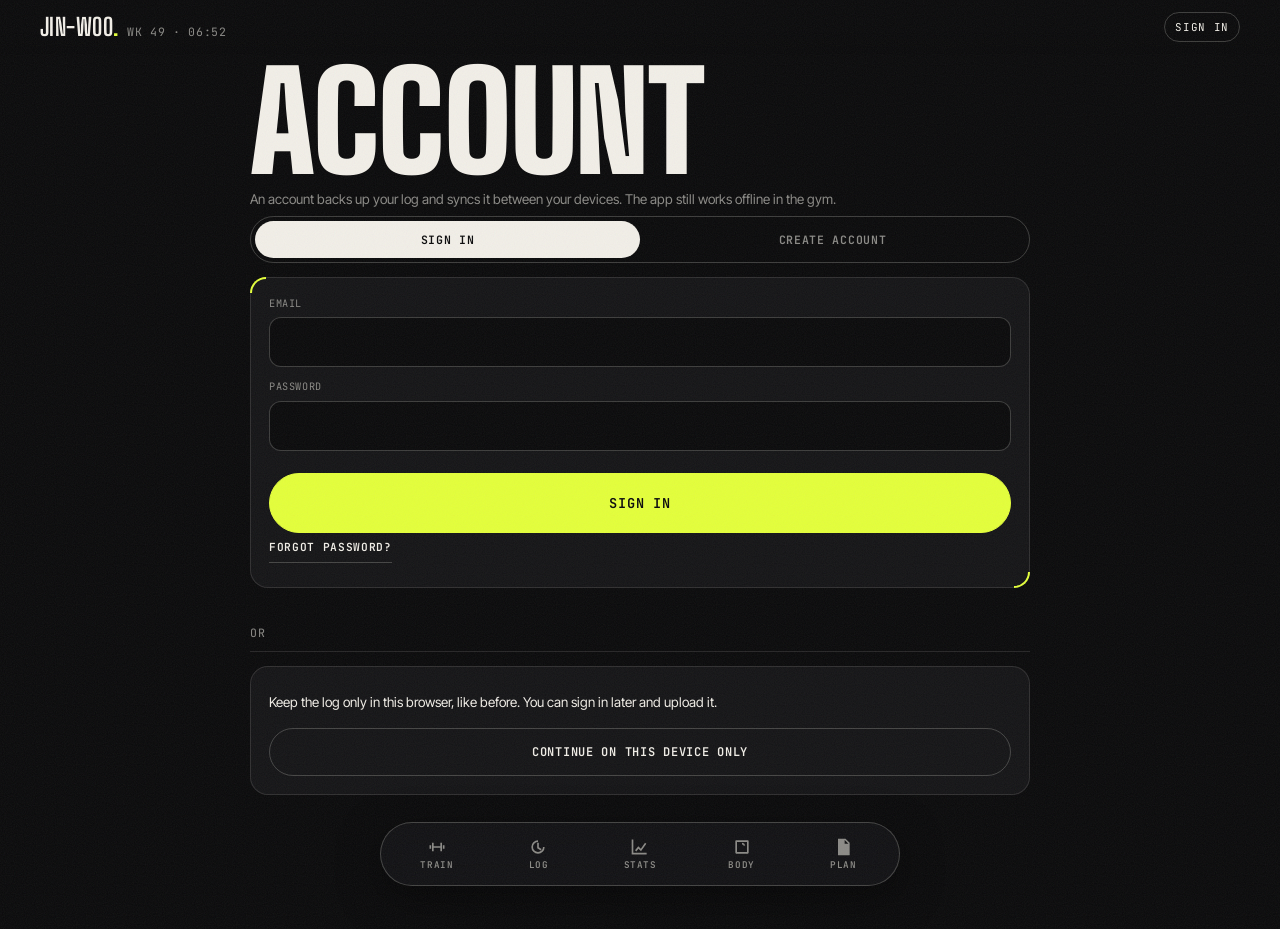
==== commit 0c2497eb: "Merge pull request #1 from Tarun-Gudapati/cursor/supabase-cloud-sync-2648 Cloud sync with Supabase, " ====
--- a/index.html
+++ b/index.html
@@ -3,24 +3,21 @@
 <head>
   <meta charset="utf-8">
   <meta name="viewport" content="width=device-width, initial-scale=1, viewport-fit=cover">
-  <meta name="theme-color" content="#060a14">
-  <meta name="description" content="Beyond Training: a structured weekly plan, progressive overload targets and a measured nutrition plan.">
+  <meta name="theme-color" content="#0a0a0b">
+  <meta name="description" content="Jin-Woo Build: workout quests, progressive overload and a measured cutting diet.">
   <meta name="apple-mobile-web-app-capable" content="yes">
   <meta name="apple-mobile-web-app-status-bar-style" content="black-translucent">
-  <meta name="apple-mobile-web-app-title" content="Beyond">
-  <meta name="mobile-web-app-capable" content="yes">
-  <meta name="format-detection" content="telephone=no">
-  <title>Beyond Training</title>
+  <title>Jin-Woo Build</title>
   <link rel="manifest" href="manifest.webmanifest">
   <link rel="icon" href="icon.svg" type="image/svg+xml">
-  <link rel="apple-touch-icon" sizes="180x180" href="apple-touch-icon.png">
+  <link rel="apple-touch-icon" href="icon-192.png">
   <link rel="preload" href="fonts/BigShouldersDisplay-100_900.woff2" as="font" type="font/woff2" crossorigin>
   <link rel="stylesheet" href="css/fonts.css">
   <link rel="stylesheet" href="css/style.css">
 </head>
 <body>
   <header class="top">
-    <a class="brand" href="#/train" aria-label="Beyond Training"><b>BEYOND<i>.</i></b><span class="mono muted" id="clock"></span></a>
+    <a class="brand" href="#/train"><b>JIN-WOO<i>.</i></b><span class="mono muted" id="clock"></span></a>
     <div id="top-right"></div>
   </header>
 
@@ -39,7 +36,6 @@
   </nav>
 
   <script src="js/data.js"></script>
-  <script src="js/muscles.js"></script>
   <script src="js/config.js"></script>
   <script src="js/vendor/supabase.js"></script>
   <script src="js/store.js"></script>
@@ -47,7 +43,6 @@
   <script src="js/sync.js"></script>
   <script src="js/account.js"></script>
   <script src="js/coach.js"></script>
-  <script src="js/device.js"></script>
   <script src="js/app.js"></script>
 </body>
 </html>
--- a/css/style.css
+++ b/css/style.css
@@ -1,16 +1,14 @@
 :root {
-  --bg: #060a14;
-  --bg2: #08101e;
-  --panel: #0c1426;
-  --ink: #e6efff;
-  --muted: #8a9bb8;
-  --dim: #7489aa;
-  --line: rgba(58, 176, 255, 0.22);
-  --line2: rgba(58, 176, 255, 0.42);
-  --accent: #3ab0ff;
-  --accent2: #7cc8ff;
-  --accent-ink: #04101f;
-  --tint: rgba(124, 200, 255, 0.5);
+  --bg: #0a0a0b;
+  --bg2: #111113;
+  --panel: #141416;
+  --ink: #f2efe8;
+  --muted: #8b8a86;
+  --dim: #55544f;
+  --line: rgba(242, 239, 232, 0.12);
+  --line2: rgba(242, 239, 232, 0.22);
+  --accent: #e4ff3a;
+  --accent-ink: #0a0a0b;
   --bad: #ff5a4e;
   --warn: #ffb02e;
   --display: "Big Shoulders Display", "Arial Narrow", Impact, sans-serif;
@@ -21,11 +19,10 @@
 }
 
 * { box-sizing: border-box; }
-html { -webkit-text-size-adjust: 100%; scroll-behavior: smooth; overscroll-behavior-x: none; -webkit-tap-highlight-color: transparent; }
-html.on-log { overscroll-behavior-y: contain; }
+html { -webkit-text-size-adjust: 100%; scroll-behavior: smooth; }
 body {
   margin: 0;
-  background: radial-gradient(900px 520px at 50% -120px, rgba(58, 176, 255, 0.07), transparent 70%) no-repeat, var(--bg);
+  background: var(--bg);
   color: var(--ink);
   font: 15px/1.5 var(--sans);
   padding-bottom: calc(96px + env(safe-area-inset-bottom));
@@ -33,18 +30,21 @@
 }
 body::before {
   content: "";
-  position: fixed; inset: 0;
+  position: fixed; inset: -50%;
   z-index: 100; pointer-events: none;
-  opacity: 0.04;
+  opacity: 0.07;
   background-image: url("data:image/svg+xml,%3Csvg xmlns='http://www.w3.org/2000/svg' width='160' height='160'%3E%3Cfilter id='n'%3E%3CfeTurbulence type='fractalNoise' baseFrequency='0.9' numOctaves='2' stitchTiles='stitch'/%3E%3C/filter%3E%3Crect width='100%25' height='100%25' filter='url(%23n)'/%3E%3C/svg%3E");
+  animation: grain 1.2s steps(4) infinite;
+}
+@keyframes grain {
+  0% { transform: translate(0, 0); } 25% { transform: translate(-3%, 2%); }
+  50% { transform: translate(2%, -3%); } 75% { transform: translate(-2%, -1%); } 100% { transform: translate(0, 0); }
 }
 ::selection { background: var(--accent); color: var(--accent-ink); }
 a { color: var(--ink); }
 h1, h2, h3 { margin: 0; font-weight: 800; }
 p { margin: 0.4rem 0; }
 button { font: inherit; color: inherit; }
-button, a, summary, label, select, input, textarea { touch-action: manipulation; }
-button, .btn, .cta, .pill, .tabs a, .dot, .subtabs a, summary { -webkit-user-select: none; user-select: none; }
 
 .mono { font-family: var(--mono); font-size: 0.72rem; letter-spacing: 0.06em; text-transform: uppercase; }
 .small { font-size: 0.84rem; }
@@ -64,15 +64,14 @@
 .top {
   position: sticky; top: 0; z-index: 40;
   display: flex; align-items: center; justify-content: space-between; gap: 12px;
-  padding: calc(12px + env(safe-area-inset-top)) max(var(--pad), env(safe-area-inset-right)) 12px max(var(--pad), env(safe-area-inset-left));
-  background: linear-gradient(var(--bg) 60%, rgba(6, 10, 20, 0));
-}
-.brand { position: relative; display: flex; align-items: baseline; gap: 8px; text-decoration: none; }
-.brand::after { content: ""; position: absolute; inset: -10px -6px; }
+  padding: calc(12px + env(safe-area-inset-top)) var(--pad) 12px;
+  background: linear-gradient(var(--bg) 60%, rgba(10, 10, 11, 0));
+}
+.brand { display: flex; align-items: baseline; gap: 8px; text-decoration: none; }
 .brand b { font-family: var(--display); font-size: 1.5rem; letter-spacing: 0.02em; line-height: 1; }
 .brand i { font-style: normal; color: var(--accent); }
 #top-right { display: flex; align-items: center; gap: 10px; }
-.pill { position: relative; font-family: var(--mono); font-size: 0.68rem; letter-spacing: 0.06em; text-transform: uppercase; padding: 6px 10px; border-radius: 999px; text-decoration: none; border: 1px solid var(--line2); white-space: nowrap; }
+.pill { font-family: var(--mono); font-size: 0.68rem; letter-spacing: 0.06em; text-transform: uppercase; padding: 6px 10px; border-radius: 999px; text-decoration: none; border: 1px solid var(--line2); white-space: nowrap; }
 .pill.live { background: var(--accent); color: var(--accent-ink); border-color: var(--accent); }
 .pill.live::before { content: ""; display: inline-block; width: 6px; height: 6px; border-radius: 50%; background: var(--accent-ink); margin-right: 6px; vertical-align: 1px; animation: pulse 1.2s infinite; }
 @keyframes pulse { 50% { opacity: 0.2; } }
@@ -83,9 +82,7 @@
 .pill.s-error, .pill.s-signedout { color: var(--warn); border-color: rgba(255, 176, 46, 0.5); }
 .pill.s-error::before, .pill.s-signedout::before { background: var(--warn); }
 
-.pill::after { content: ""; position: absolute; inset: -9px -4px; }
-
-main { max-width: 860px; margin: 0 auto; padding: 4px max(var(--pad), env(safe-area-inset-right)) 24px max(var(--pad), env(safe-area-inset-left)); }
+main { max-width: 860px; margin: 0 auto; padding: 4px var(--pad) 24px; }
 
 /* ---------- Reveal ---------- */
 [data-reveal] { opacity: 0; transform: translateY(24px); transition: opacity 0.7s var(--ease), transform 0.7s var(--ease); }
@@ -115,12 +112,11 @@
   background: var(--accent); color: var(--accent-ink); cursor: pointer; overflow: hidden;
   font-family: var(--display); font-size: 1.6rem; font-weight: 800; text-transform: uppercase; letter-spacing: 0.02em; text-decoration: none;
   transition: transform 0.4s var(--ease);
-  box-shadow: 0 6px 18px rgba(58, 176, 255, 0.16);
 }
 .cta .arrow { display: grid; place-items: center; width: 46px; height: 46px; border-radius: 50%; background: var(--accent-ink); color: var(--accent); font-family: var(--sans); font-size: 1.2rem; transition: transform 0.5s var(--ease); }
-@media (hover: hover) { .cta:hover .arrow { transform: rotate(-45deg); } }
+.cta:hover .arrow { transform: rotate(-45deg); }
 .cta:active { transform: scale(0.98); }
-.cta.ghost { background: transparent; color: var(--ink); border: 1px solid var(--line2); box-shadow: none; }
+.cta.ghost { background: transparent; color: var(--ink); border: 1px solid var(--line2); }
 .cta.ghost .arrow { background: var(--ink); color: var(--bg); }
 
 /* ---------- Marquee ---------- */
@@ -151,7 +147,7 @@
 .dayrow .info { grid-column: 2; color: var(--muted); font-size: 0.82rem; }
 .dayrow .go { grid-row: 1 / span 2; grid-column: 3; font-size: 1.6rem; transition: transform 0.5s var(--ease); }
 .dayrow.next .name { color: var(--ink); -webkit-text-stroke: 0; }
-.dayrow.next .idx::after { content: " TODAY"; color: var(--accent); }
+.dayrow.next .idx::after { content: " NEXT"; color: var(--accent); }
 @media (hover: hover) {
   .dayrow:hover::before { transform: scaleY(1); }
   .dayrow:hover .name { color: var(--accent-ink); -webkit-text-stroke: 0; }
@@ -164,15 +160,14 @@
 .panel { position: relative; background: var(--panel); border: 1px solid var(--line); border-radius: 18px; padding: 18px; margin: 14px 0; }
 .panel h3 { font-family: var(--display); text-transform: uppercase; font-size: 1.7rem; font-weight: 800; line-height: 1; margin-bottom: 8px; }
 .panel.accent { background: var(--accent); color: var(--accent-ink); border-color: var(--accent); }
-.panel.accent .muted, .panel.accent .mono { color: rgba(4, 16, 31, 0.8); }
+.panel.accent .muted, .panel.accent .mono { color: rgba(10, 10, 11, 0.65); }
 .panel.warn { border-color: var(--warn); }
 .panel.live-card { border-color: var(--accent); }
 
-/* Framed panels: accent corners */
-.framed { background: linear-gradient(180deg, rgba(58, 176, 255, 0.04), rgba(58, 176, 255, 0) 50%), var(--panel); }
-.framed::before, .framed::after { content: ""; position: absolute; width: 12px; height: 12px; border: 2px solid var(--accent); pointer-events: none; opacity: 0.85; }
-.framed::before { top: -1px; left: -1px; border-right: 0; border-bottom: 0; border-top-left-radius: 18px; }
-.framed::after { bottom: -1px; right: -1px; border-left: 0; border-top: 0; border-bottom-right-radius: 18px; }
+/* System window corners */
+.sys::before, .sys::after { content: ""; position: absolute; width: 14px; height: 14px; border: 2px solid var(--accent); pointer-events: none; }
+.sys::before { top: -1px; left: -1px; border-right: 0; border-bottom: 0; border-top-left-radius: 18px; }
+.sys::after { bottom: -1px; right: -1px; border-left: 0; border-top: 0; border-bottom-right-radius: 18px; }
 
 /* ---------- Buttons ---------- */
 .btn {
@@ -183,22 +178,19 @@
   text-decoration: none; cursor: pointer; transition: background 0.25s, color 0.25s, transform 0.25s;
 }
 .btn:active { transform: scale(0.97); }
-.btn:disabled { opacity: 0.35; cursor: default; transform: none; }
 .btn.primary { background: var(--ink); color: var(--bg); border-color: var(--ink); }
 .btn.acc { background: var(--accent); color: var(--accent-ink); border-color: var(--accent); }
 .btn.danger { border-color: rgba(255, 90, 78, 0.5); color: var(--bad); }
 .btn.full { width: 100%; margin-top: 10px; }
-.btn.sm { min-height: 44px; padding: 0 16px; font-size: 0.68rem; }
+.btn.sm { min-height: 36px; padding: 0 14px; font-size: 0.68rem; }
 .btn.big { width: 100%; min-height: 60px; font-size: 0.85rem; margin-top: 10px; }
-.btn.yt { margin-top: 12px; background: #d62a1f; border-color: #d62a1f; color: #fff; }
+.btn.yt { margin-top: 12px; background: #ff3d2e; border-color: #ff3d2e; color: #fff; }
 .panel.accent .btn.primary { background: var(--accent-ink); color: var(--accent); border-color: var(--accent-ink); }
-.panel.accent .btn { border-color: rgba(4, 16, 31, 0.45); color: var(--accent-ink); }
+.panel.accent .btn { border-color: rgba(10, 10, 11, 0.4); color: var(--accent-ink); }
 .row { display: flex; gap: 8px; flex-wrap: wrap; margin-top: 12px; }
 .row > .btn { flex: 1; }
-.link { position: relative; background: none; border: 0; padding: 6px 0; color: var(--ink); font-family: var(--mono); font-size: 0.7rem; font-weight: 600; letter-spacing: 0.06em; text-transform: uppercase; cursor: pointer; text-decoration: none; border-bottom: 1px solid var(--line2); }
-/* 44 px tap area without changing the text layout. */
-.link::after { content: ""; position: absolute; left: -8px; right: -8px; top: 50%; height: 44px; transform: translateY(-50%); }
-@media (hover: hover) { .link:hover { color: var(--accent); border-color: var(--accent); } }
+.link { background: none; border: 0; padding: 6px 0; color: var(--ink); font-family: var(--mono); font-size: 0.7rem; font-weight: 600; letter-spacing: 0.06em; text-transform: uppercase; cursor: pointer; text-decoration: none; border-bottom: 1px solid var(--line2); }
+.link:hover { color: var(--accent); border-color: var(--accent); }
 
 /* ---------- Tables ---------- */
 table { width: 100%; border-collapse: collapse; }
@@ -206,7 +198,7 @@
 table.mini th { font-family: var(--mono); font-size: 0.66rem; letter-spacing: 0.06em; text-transform: uppercase; color: var(--muted); font-weight: 600; text-align: left; }
 table.mini th.r { text-align: right; }
 table.mini tr:last-child td { border-bottom: 0; }
-.panel.accent table.mini td, .panel.accent table.mini th { border-color: rgba(4, 16, 31, 0.2); }
+.panel.accent table.mini td, .panel.accent table.mini th { border-color: rgba(10, 10, 11, 0.15); }
 
 /* ---------- Tier badges ---------- */
 .tier { display: inline-flex; align-items: center; font-family: var(--mono); font-size: 0.62rem; font-weight: 600; letter-spacing: 0.04em; padding: 3px 7px; border-radius: 999px; vertical-align: middle; white-space: nowrap; }
@@ -224,19 +216,19 @@
 .ex-name { font-weight: 700; }
 .thumb { position: relative; flex: 0 0 84px; width: 84px; height: 84px; padding: 0; border-radius: 14px; overflow: hidden; border: 1px solid var(--line2); background: #fff; cursor: pointer; }
 .thumb img { position: absolute; inset: 0; width: 100%; height: 100%; object-fit: cover; filter: grayscale(1) contrast(1.05); transition: filter 0.4s; }
-@media (hover: hover) { .thumb:hover img { filter: none; } }
+.thumb:hover img { filter: none; }
 .thumb img.f2 { animation: flip 2.4s steps(1) infinite; }
 @keyframes flip { 0% { opacity: 0; } 50% { opacity: 1; } }
 .thumb::after { content: "HOW"; position: absolute; left: 6px; bottom: 6px; font-family: var(--mono); font-size: 0.55rem; font-weight: 600; letter-spacing: 0.08em; background: var(--accent); color: var(--accent-ink); padding: 2px 5px; border-radius: 4px; }
 .last { color: var(--muted); font-size: 0.84rem; }
-.goal { margin-top: 6px; padding: 10px 12px; border-radius: 12px; background: rgba(58, 176, 255, 0.08); border: 1px solid rgba(58, 176, 255, 0.3); font-size: 0.86rem; }
+.goal { margin-top: 6px; padding: 10px 12px; border-radius: 12px; background: rgba(228, 255, 58, 0.08); border: 1px solid rgba(228, 255, 58, 0.25); font-size: 0.86rem; }
 .goal b { color: var(--accent); font-family: var(--mono); font-size: 0.68rem; letter-spacing: 0.06em; text-transform: uppercase; display: block; margin-bottom: 2px; }
 .ex-actions { display: flex; gap: 18px; margin-top: 14px; }
 .howto-wrap { margin-top: 14px; }
 .howto { padding: 12px; background: var(--bg2); border: 1px solid var(--line); border-radius: 14px; animation: drop 0.5s var(--ease); }
 @keyframes drop { from { opacity: 0; transform: translateY(-8px); } }
 .frames { display: grid; grid-template-columns: 1fr 1fr; gap: 8px; }
-.frames img { width: 100%; height: auto; aspect-ratio: 3 / 2; object-fit: contain; border-radius: 10px; background: #fff; }
+.frames img { width: 100%; border-radius: 10px; background: #fff; }
 .cues { counter-reset: c; list-style: none; padding: 0; margin: 12px 0 0; }
 .cues li { counter-increment: c; display: grid; grid-template-columns: 30px 1fr; padding: 8px 0; border-top: 1px solid var(--line); font-size: 0.9rem; }
 .cues li::before { content: "0" counter(c); font-family: var(--mono); font-size: 0.7rem; color: var(--accent); padding-top: 3px; }
@@ -251,11 +243,11 @@
   font-family: var(--display); font-size: 1.45rem; font-weight: 700; text-align: center;
   -moz-appearance: textfield; appearance: none;
 }
-table.sets select { font-family: var(--mono); font-size: 1rem; }
+table.sets select { font-family: var(--mono); font-size: 0.95rem; }
 table.sets input::-webkit-outer-spin-button, table.sets input::-webkit-inner-spin-button { -webkit-appearance: none; margin: 0; }
-table.sets input:focus, table.sets select:focus { outline: none; border-color: var(--accent); box-shadow: 0 0 0 3px rgba(58, 176, 255, 0.25); }
+table.sets input:focus, table.sets select:focus { outline: none; border-color: var(--accent); box-shadow: 0 0 0 3px rgba(228, 255, 58, 0.18); }
 table.sets input::placeholder { color: var(--dim); }
-table.sets tr.done input, table.sets tr.done select { border-color: rgba(58, 176, 255, 0.65); background: rgba(58, 176, 255, 0.1); }
+table.sets tr.done input, table.sets tr.done select { border-color: rgba(228, 255, 58, 0.55); background: rgba(228, 255, 58, 0.07); }
 table.sets td:first-child { width: 30px; color: var(--muted); font-family: var(--mono); font-size: 0.75rem; }
 table.sets td:nth-child(4) { width: 62px; }
 table.sets td:last-child { width: 52px; }
@@ -266,7 +258,7 @@
 /* Log header progress */
 .log-head { position: sticky; top: calc(58px + env(safe-area-inset-top)); z-index: 30; background: var(--bg); padding: 6px 0 10px; margin-bottom: 4px; }
 .log-head .row1 { display: flex; justify-content: space-between; align-items: end; gap: 10px; }
-.log-head h1 { font-size: clamp(2.4rem, 11vw, 4.5rem); font-weight: 900; }
+.log-head h1 { font-size: clamp(3rem, 14vw, 5.5rem); font-weight: 900; }
 .bar { height: 3px; background: var(--line); border-radius: 3px; overflow: hidden; margin-top: 10px; }
 .bar i { display: block; height: 100%; background: var(--accent); transition: width 0.6s var(--ease); }
 
@@ -275,7 +267,6 @@
   background: var(--bg); color: var(--ink); font: inherit; font-size: 16px;
 }
 textarea:focus, .form input:focus, select.full:focus { outline: none; border-color: var(--accent); }
-textarea::placeholder, input::placeholder { color: var(--dim); opacity: 1; }
 .lbl { display: block; font-family: var(--mono); font-size: 0.68rem; letter-spacing: 0.06em; text-transform: uppercase; color: var(--muted); margin-bottom: 8px; }
 
 /* Rest timer */
@@ -287,14 +278,10 @@
   padding: 10px 18px; border-radius: 999px; background: var(--accent); color: var(--accent-ink);
   box-shadow: 0 10px 40px rgba(0, 0, 0, 0.5);
 }
-body.resting { padding-bottom: calc(150px + env(safe-area-inset-bottom)); }
-.rest.done { background: var(--ink); color: var(--bg); animation: restdone 0.5s ease-in-out 3; }
-@keyframes restdone { 50% { transform: translateX(-50%) scale(1.03); } }
-body.kb .tabs, body.kb .rest { display: none; }
 .rest b { font-family: var(--display); font-size: 1.6rem; font-weight: 900; margin-right: 6px; vertical-align: -2px; }
 
 /* ---------- Summary ---------- */
-.hero h1.complete { font-size: clamp(4rem, 21vw, 10rem); font-weight: 900; }
+.complete { font-size: clamp(4rem, 21vw, 10rem); font-weight: 900; }
 .complete .outline { -webkit-text-stroke: 1.5px var(--accent); }
 .headline { font-size: 1.25rem; font-weight: 600; max-width: 30ch; margin: 14px 0 4px; }
 .cmp { border-left: 0; }
@@ -308,17 +295,17 @@
 .c-new { border: 1px solid var(--ink); color: var(--ink); }
 .c-skip { border: 1px dashed var(--warn); color: var(--warn); }
 .c-pr { background: var(--ink); color: var(--bg); }
-.panel.cmp.v-up, .panel.cmp.v-heavier { border-color: rgba(58, 176, 255, 0.55); }
+.panel.cmp.v-up, .panel.cmp.v-heavier { border-color: rgba(228, 255, 58, 0.4); }
 .panel.cmp.v-down { border-color: rgba(255, 90, 78, 0.4); }
 .next { margin-top: 10px; padding: 10px 12px; background: var(--bg2); border-radius: 12px; font-size: 0.86rem; }
 .next b { font-family: var(--mono); font-size: 0.66rem; letter-spacing: 0.06em; text-transform: uppercase; color: var(--accent); display: block; margin-bottom: 2px; }
 .tips { list-style: none; padding: 0; margin: 0; counter-reset: t; }
-.tips li { counter-increment: t; display: grid; grid-template-columns: 34px 1fr; padding: 10px 0; border-top: 1px solid rgba(4, 16, 31, 0.2); }
+.tips li { counter-increment: t; display: grid; grid-template-columns: 34px 1fr; padding: 10px 0; border-top: 1px solid rgba(10, 10, 11, 0.15); }
 .tips li::before { content: "0" counter(t); font-family: var(--mono); font-size: 0.72rem; padding-top: 3px; }
 
 /* ---------- History ---------- */
 .hist { display: grid; grid-template-columns: 1fr auto; align-items: center; gap: 10px; padding: 16px 0; border-bottom: 1px solid var(--line); text-decoration: none; transition: padding 0.4s var(--ease); }
-@media (hover: hover) { .hist:hover { padding-left: 10px; } }
+.hist:hover { padding-left: 10px; }
 .hist .name { font-family: var(--display); font-size: 2.2rem; font-weight: 800; text-transform: uppercase; line-height: 0.9; }
 
 /* ---------- Chart ---------- */
@@ -335,77 +322,35 @@
 .decision .bignum { font-size: clamp(3rem, 14vw, 5rem); }
 .form { display: grid; grid-template-columns: 1fr 1fr; gap: 12px; }
 .form label { display: flex; flex-direction: column; gap: 6px; font-family: var(--mono); font-size: 0.64rem; letter-spacing: 0.06em; text-transform: uppercase; color: var(--muted); }
-.form label.check { flex-direction: row; align-items: center; min-height: 44px; gap: 10px; grid-column: 1 / -1; color: var(--ink); font-family: var(--sans); font-size: 0.9rem; letter-spacing: 0; text-transform: none; }
+.form label.check { flex-direction: row; align-items: center; gap: 10px; grid-column: 1 / -1; color: var(--ink); font-family: var(--sans); font-size: 0.9rem; letter-spacing: 0; text-transform: none; }
 .form label.check input { width: 22px; height: 22px; accent-color: var(--accent); }
 .form .wide { grid-column: 1 / -1; }
 .grid2 { display: grid; grid-template-columns: 1fr 1fr; gap: 6px 14px; margin: 8px 0; }
 
 /* ---------- Plan ---------- */
 .subtabs { display: flex; gap: 0; margin: 4px 0 8px; border: 1px solid var(--line2); border-radius: 999px; padding: 4px; }
-.subtabs a { flex: 1; display: flex; align-items: center; justify-content: center; min-height: 44px; padding: 10px; border-radius: 999px; color: var(--muted); text-decoration: none; font-family: var(--mono); font-size: 0.72rem; font-weight: 600; letter-spacing: 0.06em; text-transform: uppercase; transition: all 0.3s var(--ease); }
+.subtabs a { flex: 1; text-align: center; padding: 10px; border-radius: 999px; color: var(--muted); text-decoration: none; font-family: var(--mono); font-size: 0.72rem; font-weight: 600; letter-spacing: 0.06em; text-transform: uppercase; transition: all 0.3s var(--ease); }
 .subtabs a.active { background: var(--ink); color: var(--bg); }
 .plan-ex { padding: 12px 0; border-bottom: 1px solid var(--line); }
 .plan-ex:last-child { border-bottom: 0; }
-/* My week */
-.myweek { padding: 4px 18px 14px; }
-.wk-row { display: grid; grid-template-columns: 1fr 1.15fr; gap: 6px 12px; align-items: center; padding: 10px 0; border-bottom: 1px solid var(--line); }
-.wk-day { display: flex; gap: 8px; align-items: baseline; }
-.wk-day b { font-family: var(--display); font-size: 1.55rem; font-weight: 800; text-transform: uppercase; line-height: 1; }
-.wk-row.off .wk-day b { color: var(--muted); }
-.wk-row.today .wk-day b { color: var(--accent); }
-.wk-row select { width: 100%; min-height: 44px; padding: 0 12px; border-radius: 12px; border: 1px solid var(--line2); background: var(--bg); color: var(--ink); font-family: var(--mono); font-size: 1rem; }
-.wk-row select:focus, input.wk-info:focus { outline: none; border-color: var(--accent); }
-.wk-info { grid-column: 1 / -1; }
-input.wk-info { width: 100%; min-height: 44px; padding: 0 12px; border-radius: 10px; border: 1px solid var(--line); background: var(--bg); color: var(--ink); font: inherit; font-size: 16px; }
-
-/* ---------- Levels ---------- */
-.level-card { display: grid; grid-template-columns: 1fr auto; grid-template-areas: "num go" "main go"; gap: 4px 12px; align-items: center; text-decoration: none; color: var(--ink); }
-.level-card .lv-num { grid-area: num; color: var(--accent2); }
-.level-card .lv-main { grid-area: main; display: flex; flex-direction: column; gap: 6px; }
-.level-card .lv-name { font-family: var(--display); font-size: 2.2rem; font-weight: 800; text-transform: uppercase; line-height: 1; }
-.level-card .bar { margin-top: 2px; }
-.level-card .go { grid-area: go; font-size: 1.4rem; color: var(--accent); }
-.back-btn { margin-top: 6px; }
-.ladder { list-style: none; margin: 12px 0 0; padding: 0; position: relative; }
-.ladder::before { content: ""; position: absolute; left: 21px; top: 22px; bottom: 22px; width: 2px; background: var(--line2); }
-.rung { position: relative; display: grid; grid-template-columns: 44px 1fr; gap: 14px; padding: 12px 0; }
-.rung-mark { position: relative; z-index: 1; display: grid; place-items: center; width: 44px; height: 44px; border-radius: 50%; border: 2px solid var(--line2); background: var(--bg); color: var(--muted); font-family: var(--mono); font-weight: 600; }
-.rung-mark svg { width: 18px; height: 18px; fill: currentColor; }
-.rung.done .rung-mark { background: var(--accent); border-color: var(--accent); color: var(--accent-ink); }
-.rung.here .rung-mark { border-color: var(--accent); color: var(--accent); box-shadow: 0 0 0 4px rgba(58, 176, 255, 0.15); }
-.rung-body { padding: 4px 0 8px; border-bottom: 1px solid var(--line); }
-.rung.here .rung-body { padding: 14px; border: 1px solid var(--accent); border-radius: 16px; background: var(--panel); }
-.rung-head { display: flex; justify-content: space-between; align-items: baseline; gap: 10px; }
-.rung-head b { font-family: var(--display); font-size: 1.8rem; font-weight: 800; text-transform: uppercase; line-height: 1; }
-.rung.locked .rung-head b { color: var(--muted); }
-.here-tag { display: inline-block; margin-top: 6px; padding: 3px 8px; border-radius: 999px; background: var(--accent); color: var(--accent-ink); }
-.levelup { border-color: var(--accent); animation: lvl 0.7s var(--ease) both; }
-.levelup .mono { color: var(--accent2); }
-.levelup h3 { font-size: 2.6rem; margin: 4px 0; }
-.levelup .bar i { width: 100%; animation: fill 1.2s var(--ease) 0.3s both; }
-@keyframes lvl { from { opacity: 0; transform: translateY(10px) scale(0.98); } }
-@keyframes fill { from { width: 0; } }
-.dyk p { margin: 8px 0 0; }
-.dyk .source, .source { font-family: var(--mono); font-size: 0.66rem; letter-spacing: 0.02em; color: var(--muted); }
-
-/* ---------- Install + settings ---------- */
-.install { border-style: dashed; }
-.install-head { display: flex; justify-content: space-between; align-items: center; gap: 10px; }
-.install-steps { margin: 8px 0 0; padding-left: 20px; }
-.install-steps li { margin: 4px 0; }
-.share-ico { width: 18px; height: 18px; fill: var(--accent); vertical-align: -3px; }
-.toggle { display: flex; gap: 12px; align-items: flex-start; min-height: 44px; padding: 8px 0; cursor: pointer; }
-.toggle + .toggle { border-top: 1px solid var(--line); }
-.toggle input { flex: 0 0 auto; width: 24px; height: 24px; margin-top: 2px; accent-color: var(--accent); }
-.toggle > span { display: flex; flex-direction: column; gap: 2px; }
+.week-strip { display: grid; grid-template-columns: repeat(7, 1fr); gap: 4px; margin: 12px 0 4px; }
+.week-strip div { border: 1px solid var(--line2); border-radius: 10px; padding: 8px 4px; text-align: center; }
+.week-strip div b { display: block; font-family: var(--display); font-size: 1.15rem; font-weight: 800; text-transform: uppercase; line-height: 1; margin-top: 4px; }
+.week-strip div.rest-day b { color: var(--dim); }
+.week-strip div.train { background: var(--ink); color: var(--bg); border-color: var(--ink); }
+
+/* ---------- Rank ---------- */
+.rank { display: grid; grid-template-columns: auto 1fr; gap: 16px; align-items: center; }
+.rank .letter { font-family: var(--display); font-size: 6rem; font-weight: 900; line-height: 0.8; color: var(--accent); }
+.rank .bar { margin-top: 10px; }
 
 /* ---------- Modal sheet ---------- */
-.modal { position: fixed; inset: 0; z-index: 60; background: rgba(2, 5, 12, 0.8); display: flex; align-items: flex-end; justify-content: center; }
+.modal { position: fixed; inset: 0; z-index: 60; background: rgba(0, 0, 0, 0.7); backdrop-filter: blur(6px); display: flex; align-items: flex-end; justify-content: center; }
 .sheet { width: min(860px, 100%); max-height: 82vh; overflow: auto; background: var(--panel); border: 1px solid var(--line2); border-bottom: 0; border-radius: 24px 24px 0 0; padding: 20px 18px calc(18px + env(safe-area-inset-bottom)); animation: sheet 0.5s var(--ease); }
 @keyframes sheet { from { transform: translateY(100%); } }
 .sheet h3 { font-family: var(--display); font-size: 2rem; font-weight: 800; text-transform: uppercase; line-height: 1; }
 .opt { display: flex; align-items: center; gap: 14px; width: 100%; padding: 10px; margin-top: 10px; border-radius: 16px; border: 1px solid var(--line); background: var(--bg2); text-align: left; cursor: pointer; transition: border-color 0.3s; }
-@media (hover: hover) { .opt:hover { border-color: var(--accent); } }
+.opt:hover { border-color: var(--accent); }
 .opt .thumb { flex-basis: 60px; width: 60px; height: 60px; }
 .opt .thumb::after { display: none; }
 
@@ -415,7 +360,7 @@
   bottom: calc(14px + env(safe-area-inset-bottom));
   display: flex; gap: 2px; padding: 6px;
   width: min(520px, calc(100% - 24px));
-  background: rgba(12, 20, 38, 0.97);
+  background: rgba(20, 20, 22, 0.82); backdrop-filter: blur(14px) saturate(1.4); -webkit-backdrop-filter: blur(14px) saturate(1.4);
   border: 1px solid var(--line2); border-radius: 999px;
   box-shadow: 0 12px 40px rgba(0, 0, 0, 0.5);
 }
@@ -423,81 +368,8 @@
 .tabs a svg { width: 20px; height: 20px; fill: currentColor; }
 .tabs a.active { background: var(--accent); color: var(--accent-ink); }
 
-/* ---------- Train extras ---------- */
-.hero.rest-day h1, .hero.cleared h1 { color: var(--ink); }
-.hero.cleared h1 .outline { -webkit-text-stroke: 1.5px var(--accent); }
-.anyway summary { list-style: none; }
-.anyway summary::-webkit-details-marker { display: none; }
-.anyway[open] summary { border-color: var(--accent); color: var(--accent); }
-.anyway-list { display: grid; grid-template-columns: repeat(auto-fill, minmax(110px, 1fr)); gap: 8px; margin-top: 10px; }
-.next-up h3 { font-size: 2.4rem; margin: 4px 0 2px; }
-.missed-row { display: flex; justify-content: space-between; align-items: center; gap: 10px; padding: 10px 0; border-bottom: 1px solid var(--line); }
-.missed-row .btn { flex: 0 0 auto; }
-.fact-head { display: flex; justify-content: space-between; align-items: center; gap: 10px; }
-.fact-label { color: var(--accent2); }
-.fact p { font-size: 1.02rem; margin: 10px 0 0; }
-
-/* ---------- Muscle map ---------- */
-.mm { display: block; width: 100%; height: auto; }
-.mm .b { fill: rgba(138, 155, 184, 0.1); stroke: rgba(124, 200, 255, 0.22); stroke-width: 0.5; }
-.mm .m { fill: rgba(138, 155, 184, 0.2); stroke: rgba(124, 200, 255, 0.3); stroke-width: 0.5; }
-.mm .s { fill: var(--tint); stroke: var(--accent2); }
-.mm .p { fill: var(--accent); stroke: #c4e6ff; }
-.mm .ln { fill: none; stroke: rgba(6, 10, 20, 0.5); stroke-width: 0.6; }
-.mm .mm-t { fill: var(--muted); font-family: var(--mono); font-size: 7px; letter-spacing: 0.12em; text-anchor: middle; }
-.mmap { background: var(--bg2); border: 1px solid var(--line2); border-radius: 14px; padding: 6px 4px 2px; }
-.mm-legend { display: flex; flex-wrap: wrap; align-items: center; gap: 4px 6px; margin: 12px 0 0; }
-.mm-legend b { font-family: var(--mono); font-size: 0.66rem; font-weight: 600; letter-spacing: 0.06em; text-transform: uppercase; color: var(--muted); }
-.key { display: inline-block; width: 10px; height: 10px; border-radius: 3px; }
-.key.p { background: var(--accent); }
-.key.s { background: var(--tint); border: 1px solid var(--accent2); }
-.caution { margin: 8px 0 0; padding: 10px 12px; border-radius: 12px; background: rgba(255, 176, 46, 0.08); border: 1px solid rgba(255, 176, 46, 0.4); }
-.caution b { display: block; margin-bottom: 2px; color: var(--warn); font-family: var(--mono); font-size: 0.66rem; letter-spacing: 0.06em; text-transform: uppercase; }
-.caution b::before { content: "\26A0\FE0E  "; }
-.howto-mm { position: relative; display: grid; grid-template-columns: 38% 1fr; gap: 12px; align-items: start; margin-top: 10px; }
-.howto-mm .mmap { position: relative; z-index: 1; margin-top: -44px; box-shadow: 0 6px 18px rgba(0, 0, 0, 0.45); }
-.howto-mm .mm-legend { margin-top: 0; }
-
-/* ---------- One exercise at a time ---------- */
-.log-head .step { color: var(--accent2); white-space: nowrap; }
-.dots { display: flex; gap: 4px; margin-top: 8px; overflow-x: auto; scrollbar-width: none; scroll-behavior: smooth; }
-.dots::-webkit-scrollbar { display: none; }
-.dot { flex: 0 0 auto; min-width: 44px; height: 44px; padding: 0 6px; border-radius: 999px; border: 1px solid var(--line2); background: transparent; color: var(--muted); font-family: var(--mono); font-size: 0.64rem; cursor: pointer; }
-.dot.ok { border-color: var(--accent); color: var(--accent); }
-.dot.on { background: var(--accent); border-color: var(--accent); color: var(--accent-ink); font-weight: 600; }
-#log-body { touch-action: pan-y pinch-zoom; }
-.ex-screen { margin-top: 8px; }
-.ex-media { position: relative; max-width: 520px; margin-top: 14px; padding-right: 30%; }
-.ex-media .photo { position: relative; display: block; width: 100%; aspect-ratio: 1; padding: 0; border-radius: 16px; overflow: hidden; border: 1px solid var(--line2); background: #fff; cursor: pointer; }
-.ex-media .photo img { position: absolute; inset: 0; width: 100%; height: 100%; object-fit: cover; }
-.ex-media .photo img.f2 { animation: flip 2.4s steps(1) infinite; }
-.ex-media .photo::after { content: "HOW TO"; position: absolute; left: 8px; top: 8px; font-family: var(--mono); font-size: 0.58rem; font-weight: 600; letter-spacing: 0.08em; background: var(--accent); color: var(--accent-ink); padding: 3px 6px; border-radius: 4px; }
-.ex-media .mmap { position: absolute; right: 0; bottom: -10px; width: 42%; box-shadow: 0 6px 18px rgba(0, 0, 0, 0.45); }
-.ex-screen .ex-info { margin-top: 14px; }
-.prev-note { margin-top: 10px; padding: 10px 12px; border-left: 2px solid var(--accent2); border-radius: 0 12px 12px 0; background: var(--bg2); }
-.prev-note .mono { display: block; margin-bottom: 2px; color: var(--accent2); font-size: 0.64rem; }
-.ex-note-lbl { margin-top: 18px; }
-.ex-note { display: block; margin-top: 6px; color: var(--ink); font-style: italic; }
-.ex-note::before { content: "“"; }
-.ex-note::after { content: "”"; }
-.lognav { display: grid; grid-template-columns: 1fr 1.4fr; gap: 10px; margin-top: 12px; }
-.lognav .btn.big { margin-top: 0; }
-/* Pinned above the tab bar (and the rest bar while it shows). */
-.lognav.stick { position: sticky; z-index: 20; bottom: calc(84px + env(safe-area-inset-bottom)); margin: 12px -6px 0; padding: 14px 6px 6px; background: linear-gradient(rgba(6, 10, 20, 0), var(--bg) 30%); }
-body.resting .lognav.stick { bottom: calc(146px + env(safe-area-inset-bottom)); }
-body.kb .lognav.stick { position: static; background: none; }
-.review { padding: 4px 18px; }
-.rev-row { display: grid; grid-template-columns: 30px 1fr auto; gap: 10px; align-items: start; width: 100%; padding: 14px 0; border: 0; border-bottom: 1px solid var(--line); background: none; text-align: left; cursor: pointer; }
-.rev-row:last-child { border-bottom: 0; }
-.rev-row .idx { color: var(--muted); padding-top: 3px; }
-.rev-main { display: flex; flex-direction: column; gap: 2px; min-width: 0; }
-@media (hover: hover) { .rev-row:hover b { color: var(--accent); } }
-table.mini tr.has-note td { border-bottom: 0; padding-bottom: 2px; }
-table.mini tr.note-row td { padding-top: 0; }
-table.mini tr.note-row .ex-note { margin-top: 0; }
-
 /* ---------- Footer ---------- */
-.foot { margin-top: 40px; padding-top: 18px; border-top: 1px solid var(--line); color: var(--dim); -webkit-user-select: none; user-select: none; display: flex; justify-content: space-between; gap: 10px; flex-wrap: wrap; }
+.foot { margin-top: 40px; padding-top: 18px; border-top: 1px solid var(--line); color: var(--dim); display: flex; justify-content: space-between; gap: 10px; flex-wrap: wrap; }
 .foot .big { font-family: var(--display); font-weight: 900; font-size: clamp(3rem, 18vw, 9rem); line-height: 0.8; color: transparent; -webkit-text-stroke: 1px var(--line2); width: 100%; text-transform: uppercase; }
 
 @media (min-width: 760px) {
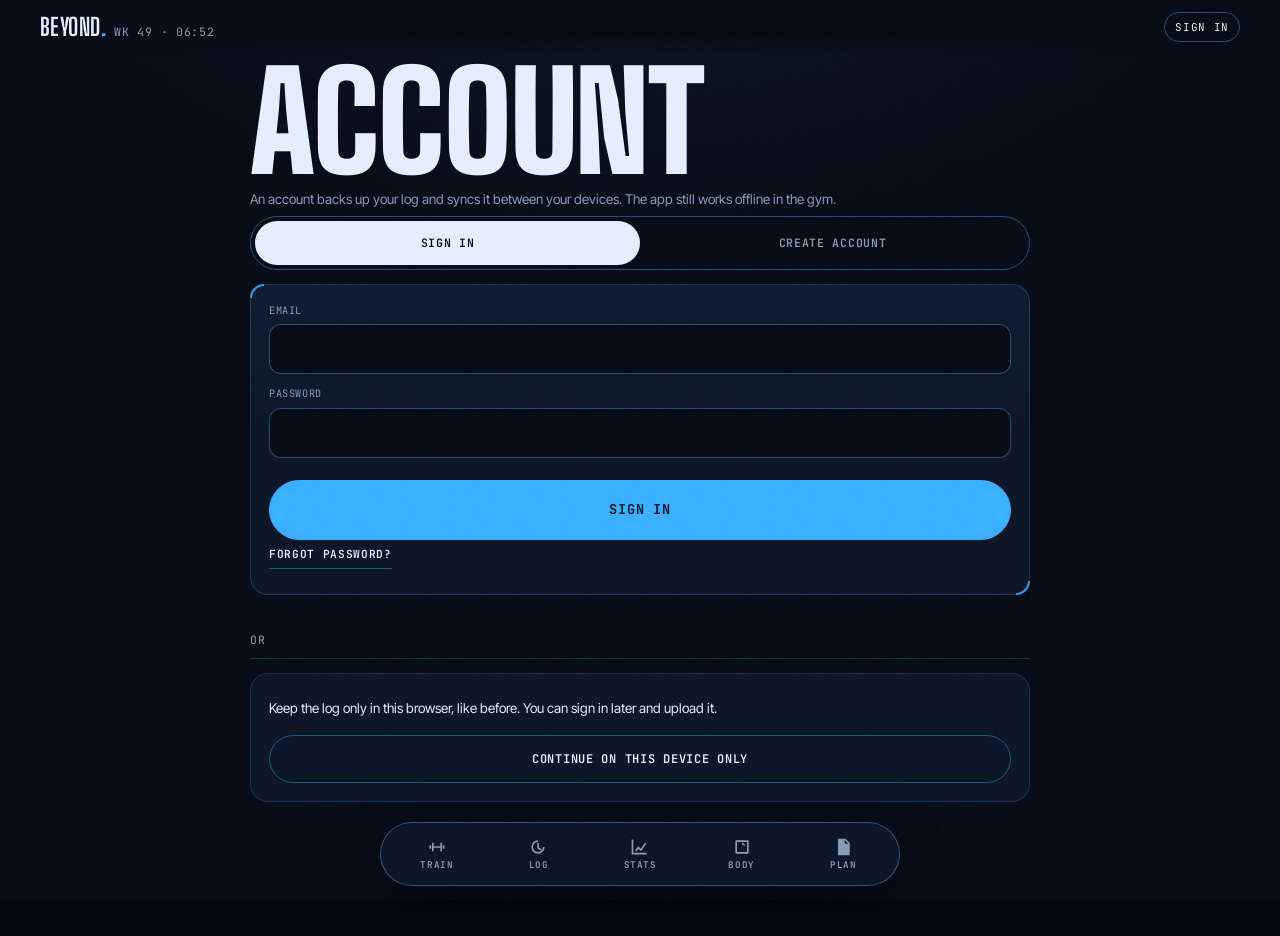
==== commit 50c22c9b: "Merge pull request #2 from Tarun-Gudapati/cursor/weekly-schedule-workouts-ea6d Beyond Training: week" ====
--- a/index.html
+++ b/index.html
@@ -3,21 +3,24 @@
 <head>
   <meta charset="utf-8">
   <meta name="viewport" content="width=device-width, initial-scale=1, viewport-fit=cover">
-  <meta name="theme-color" content="#0a0a0b">
-  <meta name="description" content="Jin-Woo Build: workout quests, progressive overload and a measured cutting diet.">
+  <meta name="theme-color" content="#060a14">
+  <meta name="description" content="Beyond Training: a structured weekly plan, progressive overload targets and a measured nutrition plan.">
   <meta name="apple-mobile-web-app-capable" content="yes">
   <meta name="apple-mobile-web-app-status-bar-style" content="black-translucent">
-  <title>Jin-Woo Build</title>
+  <meta name="apple-mobile-web-app-title" content="Beyond">
+  <meta name="mobile-web-app-capable" content="yes">
+  <meta name="format-detection" content="telephone=no">
+  <title>Beyond Training</title>
   <link rel="manifest" href="manifest.webmanifest">
   <link rel="icon" href="icon.svg" type="image/svg+xml">
-  <link rel="apple-touch-icon" href="icon-192.png">
+  <link rel="apple-touch-icon" sizes="180x180" href="apple-touch-icon.png">
   <link rel="preload" href="fonts/BigShouldersDisplay-100_900.woff2" as="font" type="font/woff2" crossorigin>
   <link rel="stylesheet" href="css/fonts.css">
   <link rel="stylesheet" href="css/style.css">
 </head>
 <body>
   <header class="top">
-    <a class="brand" href="#/train"><b>JIN-WOO<i>.</i></b><span class="mono muted" id="clock"></span></a>
+    <a class="brand" href="#/train" aria-label="Beyond Training"><b>BEYOND<i>.</i></b><span class="mono muted" id="clock"></span></a>
     <div id="top-right"></div>
   </header>
 
@@ -36,6 +39,7 @@
   </nav>
 
   <script src="js/data.js"></script>
+  <script src="js/muscles.js"></script>
   <script src="js/config.js"></script>
   <script src="js/vendor/supabase.js"></script>
   <script src="js/store.js"></script>
@@ -43,6 +47,7 @@
   <script src="js/sync.js"></script>
   <script src="js/account.js"></script>
   <script src="js/coach.js"></script>
+  <script src="js/device.js"></script>
   <script src="js/app.js"></script>
 </body>
 </html>
--- a/css/style.css
+++ b/css/style.css
@@ -1,14 +1,16 @@
 :root {
-  --bg: #0a0a0b;
-  --bg2: #111113;
-  --panel: #141416;
-  --ink: #f2efe8;
-  --muted: #8b8a86;
-  --dim: #55544f;
-  --line: rgba(242, 239, 232, 0.12);
-  --line2: rgba(242, 239, 232, 0.22);
-  --accent: #e4ff3a;
-  --accent-ink: #0a0a0b;
+  --bg: #060a14;
+  --bg2: #08101e;
+  --panel: #0c1426;
+  --ink: #e6efff;
+  --muted: #8a9bb8;
+  --dim: #7489aa;
+  --line: rgba(58, 176, 255, 0.22);
+  --line2: rgba(58, 176, 255, 0.42);
+  --accent: #3ab0ff;
+  --accent2: #7cc8ff;
+  --accent-ink: #04101f;
+  --tint: rgba(124, 200, 255, 0.5);
   --bad: #ff5a4e;
   --warn: #ffb02e;
   --display: "Big Shoulders Display", "Arial Narrow", Impact, sans-serif;
@@ -19,10 +21,11 @@
 }
 
 * { box-sizing: border-box; }
-html { -webkit-text-size-adjust: 100%; scroll-behavior: smooth; }
+html { -webkit-text-size-adjust: 100%; scroll-behavior: smooth; overscroll-behavior-x: none; -webkit-tap-highlight-color: transparent; }
+html.on-log { overscroll-behavior-y: contain; }
 body {
   margin: 0;
-  background: var(--bg);
+  background: radial-gradient(900px 520px at 50% -120px, rgba(58, 176, 255, 0.07), transparent 70%) no-repeat, var(--bg);
   color: var(--ink);
   font: 15px/1.5 var(--sans);
   padding-bottom: calc(96px + env(safe-area-inset-bottom));
@@ -30,21 +33,18 @@
 }
 body::before {
   content: "";
-  position: fixed; inset: -50%;
+  position: fixed; inset: 0;
   z-index: 100; pointer-events: none;
-  opacity: 0.07;
+  opacity: 0.04;
   background-image: url("data:image/svg+xml,%3Csvg xmlns='http://www.w3.org/2000/svg' width='160' height='160'%3E%3Cfilter id='n'%3E%3CfeTurbulence type='fractalNoise' baseFrequency='0.9' numOctaves='2' stitchTiles='stitch'/%3E%3C/filter%3E%3Crect width='100%25' height='100%25' filter='url(%23n)'/%3E%3C/svg%3E");
-  animation: grain 1.2s steps(4) infinite;
-}
-@keyframes grain {
-  0% { transform: translate(0, 0); } 25% { transform: translate(-3%, 2%); }
-  50% { transform: translate(2%, -3%); } 75% { transform: translate(-2%, -1%); } 100% { transform: translate(0, 0); }
 }
 ::selection { background: var(--accent); color: var(--accent-ink); }
 a { color: var(--ink); }
 h1, h2, h3 { margin: 0; font-weight: 800; }
 p { margin: 0.4rem 0; }
 button { font: inherit; color: inherit; }
+button, a, summary, label, select, input, textarea { touch-action: manipulation; }
+button, .btn, .cta, .pill, .tabs a, .dot, .subtabs a, summary { -webkit-user-select: none; user-select: none; }
 
 .mono { font-family: var(--mono); font-size: 0.72rem; letter-spacing: 0.06em; text-transform: uppercase; }
 .small { font-size: 0.84rem; }
@@ -64,14 +64,15 @@
 .top {
   position: sticky; top: 0; z-index: 40;
   display: flex; align-items: center; justify-content: space-between; gap: 12px;
-  padding: calc(12px + env(safe-area-inset-top)) var(--pad) 12px;
-  background: linear-gradient(var(--bg) 60%, rgba(10, 10, 11, 0));
-}
-.brand { display: flex; align-items: baseline; gap: 8px; text-decoration: none; }
+  padding: calc(12px + env(safe-area-inset-top)) max(var(--pad), env(safe-area-inset-right)) 12px max(var(--pad), env(safe-area-inset-left));
+  background: linear-gradient(var(--bg) 60%, rgba(6, 10, 20, 0));
+}
+.brand { position: relative; display: flex; align-items: baseline; gap: 8px; text-decoration: none; }
+.brand::after { content: ""; position: absolute; inset: -10px -6px; }
 .brand b { font-family: var(--display); font-size: 1.5rem; letter-spacing: 0.02em; line-height: 1; }
 .brand i { font-style: normal; color: var(--accent); }
 #top-right { display: flex; align-items: center; gap: 10px; }
-.pill { font-family: var(--mono); font-size: 0.68rem; letter-spacing: 0.06em; text-transform: uppercase; padding: 6px 10px; border-radius: 999px; text-decoration: none; border: 1px solid var(--line2); white-space: nowrap; }
+.pill { position: relative; font-family: var(--mono); font-size: 0.68rem; letter-spacing: 0.06em; text-transform: uppercase; padding: 6px 10px; border-radius: 999px; text-decoration: none; border: 1px solid var(--line2); white-space: nowrap; }
 .pill.live { background: var(--accent); color: var(--accent-ink); border-color: var(--accent); }
 .pill.live::before { content: ""; display: inline-block; width: 6px; height: 6px; border-radius: 50%; background: var(--accent-ink); margin-right: 6px; vertical-align: 1px; animation: pulse 1.2s infinite; }
 @keyframes pulse { 50% { opacity: 0.2; } }
@@ -82,7 +83,9 @@
 .pill.s-error, .pill.s-signedout { color: var(--warn); border-color: rgba(255, 176, 46, 0.5); }
 .pill.s-error::before, .pill.s-signedout::before { background: var(--warn); }
 
-main { max-width: 860px; margin: 0 auto; padding: 4px var(--pad) 24px; }
+.pill::after { content: ""; position: absolute; inset: -9px -4px; }
+
+main { max-width: 860px; margin: 0 auto; padding: 4px max(var(--pad), env(safe-area-inset-right)) 24px max(var(--pad), env(safe-area-inset-left)); }
 
 /* ---------- Reveal ---------- */
 [data-reveal] { opacity: 0; transform: translateY(24px); transition: opacity 0.7s var(--ease), transform 0.7s var(--ease); }
@@ -112,11 +115,12 @@
   background: var(--accent); color: var(--accent-ink); cursor: pointer; overflow: hidden;
   font-family: var(--display); font-size: 1.6rem; font-weight: 800; text-transform: uppercase; letter-spacing: 0.02em; text-decoration: none;
   transition: transform 0.4s var(--ease);
+  box-shadow: 0 6px 18px rgba(58, 176, 255, 0.16);
 }
 .cta .arrow { display: grid; place-items: center; width: 46px; height: 46px; border-radius: 50%; background: var(--accent-ink); color: var(--accent); font-family: var(--sans); font-size: 1.2rem; transition: transform 0.5s var(--ease); }
-.cta:hover .arrow { transform: rotate(-45deg); }
+@media (hover: hover) { .cta:hover .arrow { transform: rotate(-45deg); } }
 .cta:active { transform: scale(0.98); }
-.cta.ghost { background: transparent; color: var(--ink); border: 1px solid var(--line2); }
+.cta.ghost { background: transparent; color: var(--ink); border: 1px solid var(--line2); box-shadow: none; }
 .cta.ghost .arrow { background: var(--ink); color: var(--bg); }
 
 /* ---------- Marquee ---------- */
@@ -147,7 +151,7 @@
 .dayrow .info { grid-column: 2; color: var(--muted); font-size: 0.82rem; }
 .dayrow .go { grid-row: 1 / span 2; grid-column: 3; font-size: 1.6rem; transition: transform 0.5s var(--ease); }
 .dayrow.next .name { color: var(--ink); -webkit-text-stroke: 0; }
-.dayrow.next .idx::after { content: " NEXT"; color: var(--accent); }
+.dayrow.next .idx::after { content: " TODAY"; color: var(--accent); }
 @media (hover: hover) {
   .dayrow:hover::before { transform: scaleY(1); }
   .dayrow:hover .name { color: var(--accent-ink); -webkit-text-stroke: 0; }
@@ -160,14 +164,15 @@
 .panel { position: relative; background: var(--panel); border: 1px solid var(--line); border-radius: 18px; padding: 18px; margin: 14px 0; }
 .panel h3 { font-family: var(--display); text-transform: uppercase; font-size: 1.7rem; font-weight: 800; line-height: 1; margin-bottom: 8px; }
 .panel.accent { background: var(--accent); color: var(--accent-ink); border-color: var(--accent); }
-.panel.accent .muted, .panel.accent .mono { color: rgba(10, 10, 11, 0.65); }
+.panel.accent .muted, .panel.accent .mono { color: rgba(4, 16, 31, 0.8); }
 .panel.warn { border-color: var(--warn); }
 .panel.live-card { border-color: var(--accent); }
 
-/* System window corners */
-.sys::before, .sys::after { content: ""; position: absolute; width: 14px; height: 14px; border: 2px solid var(--accent); pointer-events: none; }
-.sys::before { top: -1px; left: -1px; border-right: 0; border-bottom: 0; border-top-left-radius: 18px; }
-.sys::after { bottom: -1px; right: -1px; border-left: 0; border-top: 0; border-bottom-right-radius: 18px; }
+/* Framed panels: accent corners */
+.framed { background: linear-gradient(180deg, rgba(58, 176, 255, 0.04), rgba(58, 176, 255, 0) 50%), var(--panel); }
+.framed::before, .framed::after { content: ""; position: absolute; width: 12px; height: 12px; border: 2px solid var(--accent); pointer-events: none; opacity: 0.85; }
+.framed::before { top: -1px; left: -1px; border-right: 0; border-bottom: 0; border-top-left-radius: 18px; }
+.framed::after { bottom: -1px; right: -1px; border-left: 0; border-top: 0; border-bottom-right-radius: 18px; }
 
 /* ---------- Buttons ---------- */
 .btn {
@@ -178,19 +183,22 @@
   text-decoration: none; cursor: pointer; transition: background 0.25s, color 0.25s, transform 0.25s;
 }
 .btn:active { transform: scale(0.97); }
+.btn:disabled { opacity: 0.35; cursor: default; transform: none; }
 .btn.primary { background: var(--ink); color: var(--bg); border-color: var(--ink); }
 .btn.acc { background: var(--accent); color: var(--accent-ink); border-color: var(--accent); }
 .btn.danger { border-color: rgba(255, 90, 78, 0.5); color: var(--bad); }
 .btn.full { width: 100%; margin-top: 10px; }
-.btn.sm { min-height: 36px; padding: 0 14px; font-size: 0.68rem; }
+.btn.sm { min-height: 44px; padding: 0 16px; font-size: 0.68rem; }
 .btn.big { width: 100%; min-height: 60px; font-size: 0.85rem; margin-top: 10px; }
-.btn.yt { margin-top: 12px; background: #ff3d2e; border-color: #ff3d2e; color: #fff; }
+.btn.yt { margin-top: 12px; background: #d62a1f; border-color: #d62a1f; color: #fff; }
 .panel.accent .btn.primary { background: var(--accent-ink); color: var(--accent); border-color: var(--accent-ink); }
-.panel.accent .btn { border-color: rgba(10, 10, 11, 0.4); color: var(--accent-ink); }
+.panel.accent .btn { border-color: rgba(4, 16, 31, 0.45); color: var(--accent-ink); }
 .row { display: flex; gap: 8px; flex-wrap: wrap; margin-top: 12px; }
 .row > .btn { flex: 1; }
-.link { background: none; border: 0; padding: 6px 0; color: var(--ink); font-family: var(--mono); font-size: 0.7rem; font-weight: 600; letter-spacing: 0.06em; text-transform: uppercase; cursor: pointer; text-decoration: none; border-bottom: 1px solid var(--line2); }
-.link:hover { color: var(--accent); border-color: var(--accent); }
+.link { position: relative; background: none; border: 0; padding: 6px 0; color: var(--ink); font-family: var(--mono); font-size: 0.7rem; font-weight: 600; letter-spacing: 0.06em; text-transform: uppercase; cursor: pointer; text-decoration: none; border-bottom: 1px solid var(--line2); }
+/* 44 px tap area without changing the text layout. */
+.link::after { content: ""; position: absolute; left: -8px; right: -8px; top: 50%; height: 44px; transform: translateY(-50%); }
+@media (hover: hover) { .link:hover { color: var(--accent); border-color: var(--accent); } }
 
 /* ---------- Tables ---------- */
 table { width: 100%; border-collapse: collapse; }
@@ -198,7 +206,7 @@
 table.mini th { font-family: var(--mono); font-size: 0.66rem; letter-spacing: 0.06em; text-transform: uppercase; color: var(--muted); font-weight: 600; text-align: left; }
 table.mini th.r { text-align: right; }
 table.mini tr:last-child td { border-bottom: 0; }
-.panel.accent table.mini td, .panel.accent table.mini th { border-color: rgba(10, 10, 11, 0.15); }
+.panel.accent table.mini td, .panel.accent table.mini th { border-color: rgba(4, 16, 31, 0.2); }
 
 /* ---------- Tier badges ---------- */
 .tier { display: inline-flex; align-items: center; font-family: var(--mono); font-size: 0.62rem; font-weight: 600; letter-spacing: 0.04em; padding: 3px 7px; border-radius: 999px; vertical-align: middle; white-space: nowrap; }
@@ -216,19 +224,19 @@
 .ex-name { font-weight: 700; }
 .thumb { position: relative; flex: 0 0 84px; width: 84px; height: 84px; padding: 0; border-radius: 14px; overflow: hidden; border: 1px solid var(--line2); background: #fff; cursor: pointer; }
 .thumb img { position: absolute; inset: 0; width: 100%; height: 100%; object-fit: cover; filter: grayscale(1) contrast(1.05); transition: filter 0.4s; }
-.thumb:hover img { filter: none; }
+@media (hover: hover) { .thumb:hover img { filter: none; } }
 .thumb img.f2 { animation: flip 2.4s steps(1) infinite; }
 @keyframes flip { 0% { opacity: 0; } 50% { opacity: 1; } }
 .thumb::after { content: "HOW"; position: absolute; left: 6px; bottom: 6px; font-family: var(--mono); font-size: 0.55rem; font-weight: 600; letter-spacing: 0.08em; background: var(--accent); color: var(--accent-ink); padding: 2px 5px; border-radius: 4px; }
 .last { color: var(--muted); font-size: 0.84rem; }
-.goal { margin-top: 6px; padding: 10px 12px; border-radius: 12px; background: rgba(228, 255, 58, 0.08); border: 1px solid rgba(228, 255, 58, 0.25); font-size: 0.86rem; }
+.goal { margin-top: 6px; padding: 10px 12px; border-radius: 12px; background: rgba(58, 176, 255, 0.08); border: 1px solid rgba(58, 176, 255, 0.3); font-size: 0.86rem; }
 .goal b { color: var(--accent); font-family: var(--mono); font-size: 0.68rem; letter-spacing: 0.06em; text-transform: uppercase; display: block; margin-bottom: 2px; }
 .ex-actions { display: flex; gap: 18px; margin-top: 14px; }
 .howto-wrap { margin-top: 14px; }
 .howto { padding: 12px; background: var(--bg2); border: 1px solid var(--line); border-radius: 14px; animation: drop 0.5s var(--ease); }
 @keyframes drop { from { opacity: 0; transform: translateY(-8px); } }
 .frames { display: grid; grid-template-columns: 1fr 1fr; gap: 8px; }
-.frames img { width: 100%; border-radius: 10px; background: #fff; }
+.frames img { width: 100%; height: auto; aspect-ratio: 3 / 2; object-fit: contain; border-radius: 10px; background: #fff; }
 .cues { counter-reset: c; list-style: none; padding: 0; margin: 12px 0 0; }
 .cues li { counter-increment: c; display: grid; grid-template-columns: 30px 1fr; padding: 8px 0; border-top: 1px solid var(--line); font-size: 0.9rem; }
 .cues li::before { content: "0" counter(c); font-family: var(--mono); font-size: 0.7rem; color: var(--accent); padding-top: 3px; }
@@ -243,11 +251,11 @@
   font-family: var(--display); font-size: 1.45rem; font-weight: 700; text-align: center;
   -moz-appearance: textfield; appearance: none;
 }
-table.sets select { font-family: var(--mono); font-size: 0.95rem; }
+table.sets select { font-family: var(--mono); font-size: 1rem; }
 table.sets input::-webkit-outer-spin-button, table.sets input::-webkit-inner-spin-button { -webkit-appearance: none; margin: 0; }
-table.sets input:focus, table.sets select:focus { outline: none; border-color: var(--accent); box-shadow: 0 0 0 3px rgba(228, 255, 58, 0.18); }
+table.sets input:focus, table.sets select:focus { outline: none; border-color: var(--accent); box-shadow: 0 0 0 3px rgba(58, 176, 255, 0.25); }
 table.sets input::placeholder { color: var(--dim); }
-table.sets tr.done input, table.sets tr.done select { border-color: rgba(228, 255, 58, 0.55); background: rgba(228, 255, 58, 0.07); }
+table.sets tr.done input, table.sets tr.done select { border-color: rgba(58, 176, 255, 0.65); background: rgba(58, 176, 255, 0.1); }
 table.sets td:first-child { width: 30px; color: var(--muted); font-family: var(--mono); font-size: 0.75rem; }
 table.sets td:nth-child(4) { width: 62px; }
 table.sets td:last-child { width: 52px; }
@@ -258,7 +266,7 @@
 /* Log header progress */
 .log-head { position: sticky; top: calc(58px + env(safe-area-inset-top)); z-index: 30; background: var(--bg); padding: 6px 0 10px; margin-bottom: 4px; }
 .log-head .row1 { display: flex; justify-content: space-between; align-items: end; gap: 10px; }
-.log-head h1 { font-size: clamp(3rem, 14vw, 5.5rem); font-weight: 900; }
+.log-head h1 { font-size: clamp(2.4rem, 11vw, 4.5rem); font-weight: 900; }
 .bar { height: 3px; background: var(--line); border-radius: 3px; overflow: hidden; margin-top: 10px; }
 .bar i { display: block; height: 100%; background: var(--accent); transition: width 0.6s var(--ease); }
 
@@ -267,6 +275,7 @@
   background: var(--bg); color: var(--ink); font: inherit; font-size: 16px;
 }
 textarea:focus, .form input:focus, select.full:focus { outline: none; border-color: var(--accent); }
+textarea::placeholder, input::placeholder { color: var(--dim); opacity: 1; }
 .lbl { display: block; font-family: var(--mono); font-size: 0.68rem; letter-spacing: 0.06em; text-transform: uppercase; color: var(--muted); margin-bottom: 8px; }
 
 /* Rest timer */
@@ -278,10 +287,14 @@
   padding: 10px 18px; border-radius: 999px; background: var(--accent); color: var(--accent-ink);
   box-shadow: 0 10px 40px rgba(0, 0, 0, 0.5);
 }
+body.resting { padding-bottom: calc(150px + env(safe-area-inset-bottom)); }
+.rest.done { background: var(--ink); color: var(--bg); animation: restdone 0.5s ease-in-out 3; }
+@keyframes restdone { 50% { transform: translateX(-50%) scale(1.03); } }
+body.kb .tabs, body.kb .rest { display: none; }
 .rest b { font-family: var(--display); font-size: 1.6rem; font-weight: 900; margin-right: 6px; vertical-align: -2px; }
 
 /* ---------- Summary ---------- */
-.complete { font-size: clamp(4rem, 21vw, 10rem); font-weight: 900; }
+.hero h1.complete { font-size: clamp(4rem, 21vw, 10rem); font-weight: 900; }
 .complete .outline { -webkit-text-stroke: 1.5px var(--accent); }
 .headline { font-size: 1.25rem; font-weight: 600; max-width: 30ch; margin: 14px 0 4px; }
 .cmp { border-left: 0; }
@@ -295,17 +308,17 @@
 .c-new { border: 1px solid var(--ink); color: var(--ink); }
 .c-skip { border: 1px dashed var(--warn); color: var(--warn); }
 .c-pr { background: var(--ink); color: var(--bg); }
-.panel.cmp.v-up, .panel.cmp.v-heavier { border-color: rgba(228, 255, 58, 0.4); }
+.panel.cmp.v-up, .panel.cmp.v-heavier { border-color: rgba(58, 176, 255, 0.55); }
 .panel.cmp.v-down { border-color: rgba(255, 90, 78, 0.4); }
 .next { margin-top: 10px; padding: 10px 12px; background: var(--bg2); border-radius: 12px; font-size: 0.86rem; }
 .next b { font-family: var(--mono); font-size: 0.66rem; letter-spacing: 0.06em; text-transform: uppercase; color: var(--accent); display: block; margin-bottom: 2px; }
 .tips { list-style: none; padding: 0; margin: 0; counter-reset: t; }
-.tips li { counter-increment: t; display: grid; grid-template-columns: 34px 1fr; padding: 10px 0; border-top: 1px solid rgba(10, 10, 11, 0.15); }
+.tips li { counter-increment: t; display: grid; grid-template-columns: 34px 1fr; padding: 10px 0; border-top: 1px solid rgba(4, 16, 31, 0.2); }
 .tips li::before { content: "0" counter(t); font-family: var(--mono); font-size: 0.72rem; padding-top: 3px; }
 
 /* ---------- History ---------- */
 .hist { display: grid; grid-template-columns: 1fr auto; align-items: center; gap: 10px; padding: 16px 0; border-bottom: 1px solid var(--line); text-decoration: none; transition: padding 0.4s var(--ease); }
-.hist:hover { padding-left: 10px; }
+@media (hover: hover) { .hist:hover { padding-left: 10px; } }
 .hist .name { font-family: var(--display); font-size: 2.2rem; font-weight: 800; text-transform: uppercase; line-height: 0.9; }
 
 /* ---------- Chart ---------- */
@@ -322,35 +335,77 @@
 .decision .bignum { font-size: clamp(3rem, 14vw, 5rem); }
 .form { display: grid; grid-template-columns: 1fr 1fr; gap: 12px; }
 .form label { display: flex; flex-direction: column; gap: 6px; font-family: var(--mono); font-size: 0.64rem; letter-spacing: 0.06em; text-transform: uppercase; color: var(--muted); }
-.form label.check { flex-direction: row; align-items: center; gap: 10px; grid-column: 1 / -1; color: var(--ink); font-family: var(--sans); font-size: 0.9rem; letter-spacing: 0; text-transform: none; }
+.form label.check { flex-direction: row; align-items: center; min-height: 44px; gap: 10px; grid-column: 1 / -1; color: var(--ink); font-family: var(--sans); font-size: 0.9rem; letter-spacing: 0; text-transform: none; }
 .form label.check input { width: 22px; height: 22px; accent-color: var(--accent); }
 .form .wide { grid-column: 1 / -1; }
 .grid2 { display: grid; grid-template-columns: 1fr 1fr; gap: 6px 14px; margin: 8px 0; }
 
 /* ---------- Plan ---------- */
 .subtabs { display: flex; gap: 0; margin: 4px 0 8px; border: 1px solid var(--line2); border-radius: 999px; padding: 4px; }
-.subtabs a { flex: 1; text-align: center; padding: 10px; border-radius: 999px; color: var(--muted); text-decoration: none; font-family: var(--mono); font-size: 0.72rem; font-weight: 600; letter-spacing: 0.06em; text-transform: uppercase; transition: all 0.3s var(--ease); }
+.subtabs a { flex: 1; display: flex; align-items: center; justify-content: center; min-height: 44px; padding: 10px; border-radius: 999px; color: var(--muted); text-decoration: none; font-family: var(--mono); font-size: 0.72rem; font-weight: 600; letter-spacing: 0.06em; text-transform: uppercase; transition: all 0.3s var(--ease); }
 .subtabs a.active { background: var(--ink); color: var(--bg); }
 .plan-ex { padding: 12px 0; border-bottom: 1px solid var(--line); }
 .plan-ex:last-child { border-bottom: 0; }
-.week-strip { display: grid; grid-template-columns: repeat(7, 1fr); gap: 4px; margin: 12px 0 4px; }
-.week-strip div { border: 1px solid var(--line2); border-radius: 10px; padding: 8px 4px; text-align: center; }
-.week-strip div b { display: block; font-family: var(--display); font-size: 1.15rem; font-weight: 800; text-transform: uppercase; line-height: 1; margin-top: 4px; }
-.week-strip div.rest-day b { color: var(--dim); }
-.week-strip div.train { background: var(--ink); color: var(--bg); border-color: var(--ink); }
-
-/* ---------- Rank ---------- */
-.rank { display: grid; grid-template-columns: auto 1fr; gap: 16px; align-items: center; }
-.rank .letter { font-family: var(--display); font-size: 6rem; font-weight: 900; line-height: 0.8; color: var(--accent); }
-.rank .bar { margin-top: 10px; }
+/* My week */
+.myweek { padding: 4px 18px 14px; }
+.wk-row { display: grid; grid-template-columns: 1fr 1.15fr; gap: 6px 12px; align-items: center; padding: 10px 0; border-bottom: 1px solid var(--line); }
+.wk-day { display: flex; gap: 8px; align-items: baseline; }
+.wk-day b { font-family: var(--display); font-size: 1.55rem; font-weight: 800; text-transform: uppercase; line-height: 1; }
+.wk-row.off .wk-day b { color: var(--muted); }
+.wk-row.today .wk-day b { color: var(--accent); }
+.wk-row select { width: 100%; min-height: 44px; padding: 0 12px; border-radius: 12px; border: 1px solid var(--line2); background: var(--bg); color: var(--ink); font-family: var(--mono); font-size: 1rem; }
+.wk-row select:focus, input.wk-info:focus { outline: none; border-color: var(--accent); }
+.wk-info { grid-column: 1 / -1; }
+input.wk-info { width: 100%; min-height: 44px; padding: 0 12px; border-radius: 10px; border: 1px solid var(--line); background: var(--bg); color: var(--ink); font: inherit; font-size: 16px; }
+
+/* ---------- Levels ---------- */
+.level-card { display: grid; grid-template-columns: 1fr auto; grid-template-areas: "num go" "main go"; gap: 4px 12px; align-items: center; text-decoration: none; color: var(--ink); }
+.level-card .lv-num { grid-area: num; color: var(--accent2); }
+.level-card .lv-main { grid-area: main; display: flex; flex-direction: column; gap: 6px; }
+.level-card .lv-name { font-family: var(--display); font-size: 2.2rem; font-weight: 800; text-transform: uppercase; line-height: 1; }
+.level-card .bar { margin-top: 2px; }
+.level-card .go { grid-area: go; font-size: 1.4rem; color: var(--accent); }
+.back-btn { margin-top: 6px; }
+.ladder { list-style: none; margin: 12px 0 0; padding: 0; position: relative; }
+.ladder::before { content: ""; position: absolute; left: 21px; top: 22px; bottom: 22px; width: 2px; background: var(--line2); }
+.rung { position: relative; display: grid; grid-template-columns: 44px 1fr; gap: 14px; padding: 12px 0; }
+.rung-mark { position: relative; z-index: 1; display: grid; place-items: center; width: 44px; height: 44px; border-radius: 50%; border: 2px solid var(--line2); background: var(--bg); color: var(--muted); font-family: var(--mono); font-weight: 600; }
+.rung-mark svg { width: 18px; height: 18px; fill: currentColor; }
+.rung.done .rung-mark { background: var(--accent); border-color: var(--accent); color: var(--accent-ink); }
+.rung.here .rung-mark { border-color: var(--accent); color: var(--accent); box-shadow: 0 0 0 4px rgba(58, 176, 255, 0.15); }
+.rung-body { padding: 4px 0 8px; border-bottom: 1px solid var(--line); }
+.rung.here .rung-body { padding: 14px; border: 1px solid var(--accent); border-radius: 16px; background: var(--panel); }
+.rung-head { display: flex; justify-content: space-between; align-items: baseline; gap: 10px; }
+.rung-head b { font-family: var(--display); font-size: 1.8rem; font-weight: 800; text-transform: uppercase; line-height: 1; }
+.rung.locked .rung-head b { color: var(--muted); }
+.here-tag { display: inline-block; margin-top: 6px; padding: 3px 8px; border-radius: 999px; background: var(--accent); color: var(--accent-ink); }
+.levelup { border-color: var(--accent); animation: lvl 0.7s var(--ease) both; }
+.levelup .mono { color: var(--accent2); }
+.levelup h3 { font-size: 2.6rem; margin: 4px 0; }
+.levelup .bar i { width: 100%; animation: fill 1.2s var(--ease) 0.3s both; }
+@keyframes lvl { from { opacity: 0; transform: translateY(10px) scale(0.98); } }
+@keyframes fill { from { width: 0; } }
+.dyk p { margin: 8px 0 0; }
+.dyk .source, .source { font-family: var(--mono); font-size: 0.66rem; letter-spacing: 0.02em; color: var(--muted); }
+
+/* ---------- Install + settings ---------- */
+.install { border-style: dashed; }
+.install-head { display: flex; justify-content: space-between; align-items: center; gap: 10px; }
+.install-steps { margin: 8px 0 0; padding-left: 20px; }
+.install-steps li { margin: 4px 0; }
+.share-ico { width: 18px; height: 18px; fill: var(--accent); vertical-align: -3px; }
+.toggle { display: flex; gap: 12px; align-items: flex-start; min-height: 44px; padding: 8px 0; cursor: pointer; }
+.toggle + .toggle { border-top: 1px solid var(--line); }
+.toggle input { flex: 0 0 auto; width: 24px; height: 24px; margin-top: 2px; accent-color: var(--accent); }
+.toggle > span { display: flex; flex-direction: column; gap: 2px; }
 
 /* ---------- Modal sheet ---------- */
-.modal { position: fixed; inset: 0; z-index: 60; background: rgba(0, 0, 0, 0.7); backdrop-filter: blur(6px); display: flex; align-items: flex-end; justify-content: center; }
+.modal { position: fixed; inset: 0; z-index: 60; background: rgba(2, 5, 12, 0.8); display: flex; align-items: flex-end; justify-content: center; }
 .sheet { width: min(860px, 100%); max-height: 82vh; overflow: auto; background: var(--panel); border: 1px solid var(--line2); border-bottom: 0; border-radius: 24px 24px 0 0; padding: 20px 18px calc(18px + env(safe-area-inset-bottom)); animation: sheet 0.5s var(--ease); }
 @keyframes sheet { from { transform: translateY(100%); } }
 .sheet h3 { font-family: var(--display); font-size: 2rem; font-weight: 800; text-transform: uppercase; line-height: 1; }
 .opt { display: flex; align-items: center; gap: 14px; width: 100%; padding: 10px; margin-top: 10px; border-radius: 16px; border: 1px solid var(--line); background: var(--bg2); text-align: left; cursor: pointer; transition: border-color 0.3s; }
-.opt:hover { border-color: var(--accent); }
+@media (hover: hover) { .opt:hover { border-color: var(--accent); } }
 .opt .thumb { flex-basis: 60px; width: 60px; height: 60px; }
 .opt .thumb::after { display: none; }
 
@@ -360,7 +415,7 @@
   bottom: calc(14px + env(safe-area-inset-bottom));
   display: flex; gap: 2px; padding: 6px;
   width: min(520px, calc(100% - 24px));
-  background: rgba(20, 20, 22, 0.82); backdrop-filter: blur(14px) saturate(1.4); -webkit-backdrop-filter: blur(14px) saturate(1.4);
+  background: rgba(12, 20, 38, 0.97);
   border: 1px solid var(--line2); border-radius: 999px;
   box-shadow: 0 12px 40px rgba(0, 0, 0, 0.5);
 }
@@ -368,8 +423,81 @@
 .tabs a svg { width: 20px; height: 20px; fill: currentColor; }
 .tabs a.active { background: var(--accent); color: var(--accent-ink); }
 
+/* ---------- Train extras ---------- */
+.hero.rest-day h1, .hero.cleared h1 { color: var(--ink); }
+.hero.cleared h1 .outline { -webkit-text-stroke: 1.5px var(--accent); }
+.anyway summary { list-style: none; }
+.anyway summary::-webkit-details-marker { display: none; }
+.anyway[open] summary { border-color: var(--accent); color: var(--accent); }
+.anyway-list { display: grid; grid-template-columns: repeat(auto-fill, minmax(110px, 1fr)); gap: 8px; margin-top: 10px; }
+.next-up h3 { font-size: 2.4rem; margin: 4px 0 2px; }
+.missed-row { display: flex; justify-content: space-between; align-items: center; gap: 10px; padding: 10px 0; border-bottom: 1px solid var(--line); }
+.missed-row .btn { flex: 0 0 auto; }
+.fact-head { display: flex; justify-content: space-between; align-items: center; gap: 10px; }
+.fact-label { color: var(--accent2); }
+.fact p { font-size: 1.02rem; margin: 10px 0 0; }
+
+/* ---------- Muscle map ---------- */
+.mm { display: block; width: 100%; height: auto; }
+.mm .b { fill: rgba(138, 155, 184, 0.1); stroke: rgba(124, 200, 255, 0.22); stroke-width: 0.5; }
+.mm .m { fill: rgba(138, 155, 184, 0.2); stroke: rgba(124, 200, 255, 0.3); stroke-width: 0.5; }
+.mm .s { fill: var(--tint); stroke: var(--accent2); }
+.mm .p { fill: var(--accent); stroke: #c4e6ff; }
+.mm .ln { fill: none; stroke: rgba(6, 10, 20, 0.5); stroke-width: 0.6; }
+.mm .mm-t { fill: var(--muted); font-family: var(--mono); font-size: 7px; letter-spacing: 0.12em; text-anchor: middle; }
+.mmap { background: var(--bg2); border: 1px solid var(--line2); border-radius: 14px; padding: 6px 4px 2px; }
+.mm-legend { display: flex; flex-wrap: wrap; align-items: center; gap: 4px 6px; margin: 12px 0 0; }
+.mm-legend b { font-family: var(--mono); font-size: 0.66rem; font-weight: 600; letter-spacing: 0.06em; text-transform: uppercase; color: var(--muted); }
+.key { display: inline-block; width: 10px; height: 10px; border-radius: 3px; }
+.key.p { background: var(--accent); }
+.key.s { background: var(--tint); border: 1px solid var(--accent2); }
+.caution { margin: 8px 0 0; padding: 10px 12px; border-radius: 12px; background: rgba(255, 176, 46, 0.08); border: 1px solid rgba(255, 176, 46, 0.4); }
+.caution b { display: block; margin-bottom: 2px; color: var(--warn); font-family: var(--mono); font-size: 0.66rem; letter-spacing: 0.06em; text-transform: uppercase; }
+.caution b::before { content: "\26A0\FE0E  "; }
+.howto-mm { position: relative; display: grid; grid-template-columns: 38% 1fr; gap: 12px; align-items: start; margin-top: 10px; }
+.howto-mm .mmap { position: relative; z-index: 1; margin-top: -44px; box-shadow: 0 6px 18px rgba(0, 0, 0, 0.45); }
+.howto-mm .mm-legend { margin-top: 0; }
+
+/* ---------- One exercise at a time ---------- */
+.log-head .step { color: var(--accent2); white-space: nowrap; }
+.dots { display: flex; gap: 4px; margin-top: 8px; overflow-x: auto; scrollbar-width: none; scroll-behavior: smooth; }
+.dots::-webkit-scrollbar { display: none; }
+.dot { flex: 0 0 auto; min-width: 44px; height: 44px; padding: 0 6px; border-radius: 999px; border: 1px solid var(--line2); background: transparent; color: var(--muted); font-family: var(--mono); font-size: 0.64rem; cursor: pointer; }
+.dot.ok { border-color: var(--accent); color: var(--accent); }
+.dot.on { background: var(--accent); border-color: var(--accent); color: var(--accent-ink); font-weight: 600; }
+#log-body { touch-action: pan-y pinch-zoom; }
+.ex-screen { margin-top: 8px; }
+.ex-media { position: relative; max-width: 520px; margin-top: 14px; padding-right: 30%; }
+.ex-media .photo { position: relative; display: block; width: 100%; aspect-ratio: 1; padding: 0; border-radius: 16px; overflow: hidden; border: 1px solid var(--line2); background: #fff; cursor: pointer; }
+.ex-media .photo img { position: absolute; inset: 0; width: 100%; height: 100%; object-fit: cover; }
+.ex-media .photo img.f2 { animation: flip 2.4s steps(1) infinite; }
+.ex-media .photo::after { content: "HOW TO"; position: absolute; left: 8px; top: 8px; font-family: var(--mono); font-size: 0.58rem; font-weight: 600; letter-spacing: 0.08em; background: var(--accent); color: var(--accent-ink); padding: 3px 6px; border-radius: 4px; }
+.ex-media .mmap { position: absolute; right: 0; bottom: -10px; width: 42%; box-shadow: 0 6px 18px rgba(0, 0, 0, 0.45); }
+.ex-screen .ex-info { margin-top: 14px; }
+.prev-note { margin-top: 10px; padding: 10px 12px; border-left: 2px solid var(--accent2); border-radius: 0 12px 12px 0; background: var(--bg2); }
+.prev-note .mono { display: block; margin-bottom: 2px; color: var(--accent2); font-size: 0.64rem; }
+.ex-note-lbl { margin-top: 18px; }
+.ex-note { display: block; margin-top: 6px; color: var(--ink); font-style: italic; }
+.ex-note::before { content: "“"; }
+.ex-note::after { content: "”"; }
+.lognav { display: grid; grid-template-columns: 1fr 1.4fr; gap: 10px; margin-top: 12px; }
+.lognav .btn.big { margin-top: 0; }
+/* Pinned above the tab bar (and the rest bar while it shows). */
+.lognav.stick { position: sticky; z-index: 20; bottom: calc(84px + env(safe-area-inset-bottom)); margin: 12px -6px 0; padding: 14px 6px 6px; background: linear-gradient(rgba(6, 10, 20, 0), var(--bg) 30%); }
+body.resting .lognav.stick { bottom: calc(146px + env(safe-area-inset-bottom)); }
+body.kb .lognav.stick { position: static; background: none; }
+.review { padding: 4px 18px; }
+.rev-row { display: grid; grid-template-columns: 30px 1fr auto; gap: 10px; align-items: start; width: 100%; padding: 14px 0; border: 0; border-bottom: 1px solid var(--line); background: none; text-align: left; cursor: pointer; }
+.rev-row:last-child { border-bottom: 0; }
+.rev-row .idx { color: var(--muted); padding-top: 3px; }
+.rev-main { display: flex; flex-direction: column; gap: 2px; min-width: 0; }
+@media (hover: hover) { .rev-row:hover b { color: var(--accent); } }
+table.mini tr.has-note td { border-bottom: 0; padding-bottom: 2px; }
+table.mini tr.note-row td { padding-top: 0; }
+table.mini tr.note-row .ex-note { margin-top: 0; }
+
 /* ---------- Footer ---------- */
-.foot { margin-top: 40px; padding-top: 18px; border-top: 1px solid var(--line); color: var(--dim); display: flex; justify-content: space-between; gap: 10px; flex-wrap: wrap; }
+.foot { margin-top: 40px; padding-top: 18px; border-top: 1px solid var(--line); color: var(--dim); -webkit-user-select: none; user-select: none; display: flex; justify-content: space-between; gap: 10px; flex-wrap: wrap; }
 .foot .big { font-family: var(--display); font-weight: 900; font-size: clamp(3rem, 18vw, 9rem); line-height: 0.8; color: transparent; -webkit-text-stroke: 1px var(--line2); width: 100%; text-transform: uppercase; }
 
 @media (min-width: 760px) {
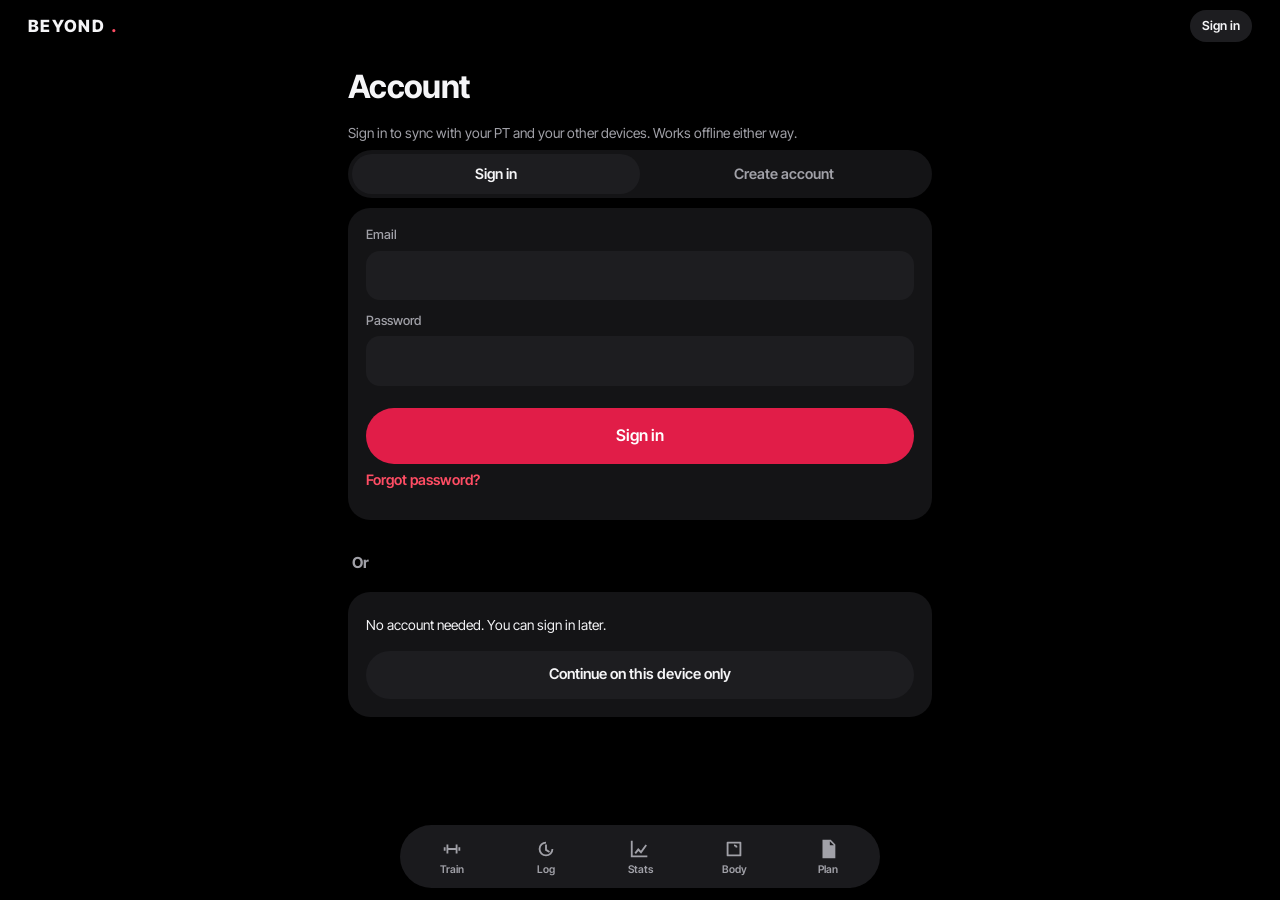
==== commit 2b553906: "Redesign: black, white and rose card layout with rings, less text on every screen - New stylesheet i" ====
--- a/index.html
+++ b/index.html
@@ -3,8 +3,8 @@
 <head>
   <meta charset="utf-8">
   <meta name="viewport" content="width=device-width, initial-scale=1, viewport-fit=cover">
-  <meta name="theme-color" content="#060a14">
-  <meta name="description" content="Beyond Training: a structured weekly plan, progressive overload targets and a measured nutrition plan.">
+  <meta name="theme-color" content="#000000">
+  <meta name="description" content="Beyond Training: your gym plan, workout log and ranks, shared with your PT.">
   <meta name="apple-mobile-web-app-capable" content="yes">
   <meta name="apple-mobile-web-app-status-bar-style" content="black-translucent">
   <meta name="apple-mobile-web-app-title" content="Beyond">
@@ -20,7 +20,7 @@
 </head>
 <body>
   <header class="top">
-    <a class="brand" href="#/train" aria-label="Beyond Training"><b>BEYOND<i>.</i></b><span class="mono muted" id="clock"></span></a>
+    <a class="brand" href="#/train" aria-label="Beyond Training">BEYOND<i>.</i></a>
     <div id="top-right"></div>
   </header>
 
@@ -34,7 +34,7 @@
     <a href="#/history" data-tab="history"><svg viewBox="0 0 24 24"><path d="M12 4a8 8 0 1 0 8 8h-2a6 6 0 1 1-6-6zm-1 3h2v5.4l3.3 2-1 1.7L11 13.6z"/></svg>Log</a>
     <a href="#/progress" data-tab="progress"><svg viewBox="0 0 24 24"><path d="M4 19h16v2H2V3h2zm2-3 4-5 3 3 5-7 1.6 1.2-6.4 9-3-3-2.6 3.3z"/></svg>Stats</a>
     <a href="#/body" data-tab="body"><svg viewBox="0 0 24 24"><path d="M5 4h14a1 1 0 0 1 1 1v14a1 1 0 0 1-1 1H5a1 1 0 0 1-1-1V5a1 1 0 0 1 1-1zm1 2v12h12V6zm6 1a4 4 0 0 1 3.9 3.1l-1.9.5A2 2 0 0 0 12 9z"/></svg>Body</a>
-    <a href="#/coach" data-tab="coach" class="hidden"><svg viewBox="0 0 24 24"><path d="M9 11a4 4 0 1 1 0-8 4 4 0 0 1 0 8zm0-2a2 2 0 1 0 0-4 2 2 0 0 0 0 4zm8 3a3 3 0 1 1 0-6 3 3 0 0 1 0 6zM2 20c0-3.9 3.1-7 7-7s7 3.1 7 7h-2a5 5 0 0 0-10 0zm15-6c2.8 0 5 2.2 5 5v1h-2v-1c0-1.7-1.3-3-3-3z"/></svg>Coach</a>
+    <a href="#/coach" data-tab="coach" class="hidden"><svg viewBox="0 0 24 24"><path d="M9 11a4 4 0 1 1 0-8 4 4 0 0 1 0 8zm0-2a2 2 0 1 0 0-4 2 2 0 0 0 0 4zm8 3a3 3 0 1 1 0-6 3 3 0 0 1 0 6zM2 20c0-3.9 3.1-7 7-7s7 3.1 7 7h-2a5 5 0 0 0-10 0zm15-6c2.8 0 5 2.2 5 5v1h-2v-1c0-1.7-1.3-3-3-3z"/></svg>Clients</a>
     <a href="#/plan" data-tab="plan"><svg viewBox="0 0 24 24"><path d="M6 2h9l5 5v15H6zm8 1.5V8h4.5zM8 12h8v2H8zm0 4h8v2H8z"/></svg>Plan</a>
   </nav>
 
--- a/css/style.css
+++ b/css/style.css
@@ -1,513 +1,446 @@
+/* Black, white and one rose accent. Card layout with rings for the key numbers. */
 :root {
-  --bg: #060a14;
-  --bg2: #08101e;
-  --panel: #0c1426;
-  --ink: #e6efff;
-  --muted: #8a9bb8;
-  --dim: #7489aa;
-  --line: rgba(58, 176, 255, 0.22);
-  --line2: rgba(58, 176, 255, 0.42);
-  --accent: #3ab0ff;
-  --accent2: #7cc8ff;
-  --accent-ink: #04101f;
-  --tint: rgba(124, 200, 255, 0.5);
-  --bad: #ff5a4e;
-  --warn: #ffb02e;
+  --bg: #000;
+  --card: #141416;
+  --card2: #1d1d20;
+  --ink: #f5f5f7;
+  --muted: #a1a1a8;
+  --dim: #8a8a92;
+  --line: rgba(255, 255, 255, 0.08);
+  --line2: rgba(255, 255, 255, 0.16);
+  --accent: #ff4d64;
+  --accent-bg: #e11d48;
+  --accent-soft: rgba(255, 77, 100, 0.14);
+  --good: #34d399;
+  --bad: #ff4d64;
+  --warn: #fbbf24;
   --display: "Big Shoulders Display", "Arial Narrow", Impact, sans-serif;
-  --sans: "Inter Tight", system-ui, -apple-system, "Segoe UI", Roboto, sans-serif;
+  --sans: "Inter Tight", -apple-system, BlinkMacSystemFont, "SF Pro Text", system-ui, "Segoe UI", Roboto, sans-serif;
   --mono: "JetBrains Mono", ui-monospace, Consolas, monospace;
   --ease: cubic-bezier(0.2, 0.8, 0.2, 1);
-  --pad: clamp(16px, 4vw, 40px);
+  --pad: clamp(16px, 4vw, 28px);
+  --r: 22px;
 }
 
 * { box-sizing: border-box; }
-html { -webkit-text-size-adjust: 100%; scroll-behavior: smooth; overscroll-behavior-x: none; -webkit-tap-highlight-color: transparent; }
+html { -webkit-text-size-adjust: 100%; overscroll-behavior-x: none; -webkit-tap-highlight-color: transparent; }
 html.on-log { overscroll-behavior-y: contain; }
 body {
-  margin: 0;
-  background: radial-gradient(900px 520px at 50% -120px, rgba(58, 176, 255, 0.07), transparent 70%) no-repeat, var(--bg);
-  color: var(--ink);
-  font: 15px/1.5 var(--sans);
-  padding-bottom: calc(96px + env(safe-area-inset-bottom));
+  margin: 0; background: var(--bg); color: var(--ink);
+  font: 16px/1.45 var(--sans); font-feature-settings: "tnum" 1;
+  padding-bottom: calc(100px + env(safe-area-inset-bottom));
   overflow-x: hidden;
 }
-body::before {
-  content: "";
-  position: fixed; inset: 0;
-  z-index: 100; pointer-events: none;
-  opacity: 0.04;
-  background-image: url("data:image/svg+xml,%3Csvg xmlns='http://www.w3.org/2000/svg' width='160' height='160'%3E%3Cfilter id='n'%3E%3CfeTurbulence type='fractalNoise' baseFrequency='0.9' numOctaves='2' stitchTiles='stitch'/%3E%3C/filter%3E%3Crect width='100%25' height='100%25' filter='url(%23n)'/%3E%3C/svg%3E");
-}
-::selection { background: var(--accent); color: var(--accent-ink); }
+::selection { background: var(--accent); color: #fff; }
 a { color: var(--ink); }
-h1, h2, h3 { margin: 0; font-weight: 800; }
-p { margin: 0.4rem 0; }
+h1, h2, h3 { margin: 0; font-weight: 700; letter-spacing: -0.02em; }
+p { margin: 0.35rem 0; }
 button { font: inherit; color: inherit; }
 button, a, summary, label, select, input, textarea { touch-action: manipulation; }
 button, .btn, .cta, .pill, .tabs a, .dot, .subtabs a, summary { -webkit-user-select: none; user-select: none; }
 
-.mono { font-family: var(--mono); font-size: 0.72rem; letter-spacing: 0.06em; text-transform: uppercase; }
-.small { font-size: 0.84rem; }
+.mono { font-size: 0.8rem; color: var(--muted); font-weight: 500; }
+.small { font-size: 0.86rem; }
 .muted { color: var(--muted); }
 .r { text-align: right; }
 .c { text-align: center; }
 .hidden { display: none !important; }
-.up { color: var(--accent); }
+.up { color: var(--good); }
 .down { color: var(--bad); }
 .same { color: var(--muted); }
 .warn-text { color: var(--warn); }
 .danger-text { color: var(--bad) !important; }
-.display { font-family: var(--display); text-transform: uppercase; line-height: 0.86; letter-spacing: -0.01em; }
-.outline { color: transparent; -webkit-text-stroke: 1.2px var(--ink); }
+.accent-text { color: var(--accent); }
+.display { font-weight: 700; letter-spacing: -0.03em; line-height: 1.05; }
 
 /* ---------- Top bar ---------- */
 .top {
   position: sticky; top: 0; z-index: 40;
   display: flex; align-items: center; justify-content: space-between; gap: 12px;
-  padding: calc(12px + env(safe-area-inset-top)) max(var(--pad), env(safe-area-inset-right)) 12px max(var(--pad), env(safe-area-inset-left));
-  background: linear-gradient(var(--bg) 60%, rgba(6, 10, 20, 0));
-}
-.brand { position: relative; display: flex; align-items: baseline; gap: 8px; text-decoration: none; }
+  padding: calc(10px + env(safe-area-inset-top)) max(var(--pad), env(safe-area-inset-right)) 10px max(var(--pad), env(safe-area-inset-left));
+  background: rgba(0, 0, 0, 0.92);
+}
+.brand { position: relative; display: flex; align-items: center; gap: 8px; text-decoration: none; font-weight: 800; font-size: 1.05rem; letter-spacing: 0.08em; }
 .brand::after { content: ""; position: absolute; inset: -10px -6px; }
-.brand b { font-family: var(--display); font-size: 1.5rem; letter-spacing: 0.02em; line-height: 1; }
-.brand i { font-style: normal; color: var(--accent); }
-#top-right { display: flex; align-items: center; gap: 10px; }
-.pill { position: relative; font-family: var(--mono); font-size: 0.68rem; letter-spacing: 0.06em; text-transform: uppercase; padding: 6px 10px; border-radius: 999px; text-decoration: none; border: 1px solid var(--line2); white-space: nowrap; }
-.pill.live { background: var(--accent); color: var(--accent-ink); border-color: var(--accent); }
-.pill.live::before { content: ""; display: inline-block; width: 6px; height: 6px; border-radius: 50%; background: var(--accent-ink); margin-right: 6px; vertical-align: 1px; animation: pulse 1.2s infinite; }
-@keyframes pulse { 50% { opacity: 0.2; } }
+.brand i { font-style: normal; color: var(--accent); margin-left: -0.1em; }
+#top-right { display: flex; align-items: center; gap: 8px; }
+.pill { position: relative; font-size: 0.78rem; font-weight: 600; padding: 7px 12px; border-radius: 999px; text-decoration: none; background: var(--card2); white-space: nowrap; }
+.pill.live { background: var(--accent-bg); color: #fff; }
+.pill.live::before, .pill.sync::before { content: ""; display: inline-block; width: 6px; height: 6px; border-radius: 50%; margin-right: 6px; vertical-align: 1px; }
+.pill.live::before { background: #fff; animation: pulse 1.2s infinite; }
+@keyframes pulse { 50% { opacity: 0.25; } }
 .pill.sync { color: var(--muted); }
-.pill.sync::before { content: ""; display: inline-block; width: 6px; height: 6px; border-radius: 50%; background: var(--accent); margin-right: 6px; vertical-align: 1px; }
+.pill.sync::before { background: var(--good); }
 .pill.s-syncing::before, .pill.s-pending::before { animation: pulse 1.2s infinite; }
 .pill.s-offline::before { background: var(--dim); }
-.pill.s-error, .pill.s-signedout { color: var(--warn); border-color: rgba(255, 176, 46, 0.5); }
+.pill.s-error, .pill.s-signedout { color: var(--warn); }
 .pill.s-error::before, .pill.s-signedout::before { background: var(--warn); }
-
 .pill::after { content: ""; position: absolute; inset: -9px -4px; }
 
-main { max-width: 860px; margin: 0 auto; padding: 4px max(var(--pad), env(safe-area-inset-right)) 24px max(var(--pad), env(safe-area-inset-left)); }
-
-/* ---------- Reveal ---------- */
-[data-reveal] { opacity: 0; transform: translateY(24px); transition: opacity 0.7s var(--ease), transform 0.7s var(--ease); }
-[data-reveal].in { opacity: 1; transform: none; }
-.split .w { display: inline-block; overflow: hidden; vertical-align: bottom; }
-.split .w > span { display: inline-block; transform: translateY(105%); animation: rise 0.9s var(--ease) forwards; }
-@keyframes rise { to { transform: none; } }
-.kinetic { animation: weight 1.4s var(--ease) both; }
-@keyframes weight { from { font-weight: 100; letter-spacing: 0.08em; } to { font-weight: 900; letter-spacing: -0.01em; } }
-
-/* ---------- Sections / labels ---------- */
-.label { display: flex; justify-content: space-between; align-items: center; gap: 10px; color: var(--muted); padding: 22px 0 10px; border-bottom: 1px solid var(--line); margin-bottom: 4px; }
-.label b { color: var(--ink); font-weight: 600; }
-.page-title { font-size: clamp(3.6rem, 17vw, 8.5rem); margin: 6px 0 8px; }
-
-/* ---------- Hero ---------- */
-.hero { padding: 8px 0 18px; }
-.hero .meta { display: flex; justify-content: space-between; color: var(--muted); margin-bottom: 6px; }
-.hero h1 { font-size: clamp(5.5rem, 33vw, 15rem); font-weight: 900; }
-.hero h1.long { font-size: clamp(3.4rem, 17vw, 9rem); }
-.hero .lede { font-size: 1.05rem; color: var(--muted); max-width: 34ch; margin: 10px 0 18px; }
-.hero .lede b { color: var(--ink); font-weight: 600; }
+main { max-width: 640px; margin: 0 auto; padding: 4px max(var(--pad), env(safe-area-inset-right)) 24px max(var(--pad), env(safe-area-inset-left)); }
+
+/* ---------- Headings ---------- */
+.page-title { font-size: 2rem; margin: 8px 0 14px; }
+.label { display: flex; justify-content: space-between; align-items: baseline; gap: 10px; padding: 22px 4px 8px; font-size: 0.95rem; font-weight: 700; }
+.label b { color: var(--muted); font-weight: 500; font-size: 0.82rem; }
+.eyebrow { font-size: 0.82rem; color: var(--muted); font-weight: 500; }
+
+/* ---------- Cards ---------- */
+.panel { position: relative; background: var(--card); border-radius: var(--r); padding: 18px; margin: 10px 0; }
+.panel h3 { font-size: 1.35rem; margin-bottom: 6px; }
+.panel.accent { background: var(--accent-soft); }
+.panel.warn { box-shadow: inset 0 0 0 1px rgba(251, 191, 36, 0.35); }
+.panel.flat { background: none; padding: 0; }
+.framed { }
+.list { padding: 4px 18px; }
+
+/* ---------- Today hero ---------- */
+.hero { background: var(--card); border-radius: var(--r); padding: 20px 18px 18px; margin: 6px 0 10px; }
+.hero .meta { display: flex; justify-content: space-between; gap: 10px; font-size: 0.82rem; color: var(--muted); font-weight: 500; }
+.hero h1 { font-size: clamp(2.6rem, 12vw, 3.6rem); margin: 6px 0 2px; line-height: 1; }
+.hero .lede { color: var(--muted); margin: 6px 0 16px; }
+.hero.rest-day h1, .hero.cleared h1 { color: var(--ink); }
+.hero .check { color: var(--good); }
 
 .cta {
-  position: relative; display: flex; align-items: center; justify-content: space-between; width: 100%;
-  min-height: 64px; padding: 0 10px 0 24px; border: 0; border-radius: 999px;
-  background: var(--accent); color: var(--accent-ink); cursor: pointer; overflow: hidden;
-  font-family: var(--display); font-size: 1.6rem; font-weight: 800; text-transform: uppercase; letter-spacing: 0.02em; text-decoration: none;
-  transition: transform 0.4s var(--ease);
-  box-shadow: 0 6px 18px rgba(58, 176, 255, 0.16);
-}
-.cta .arrow { display: grid; place-items: center; width: 46px; height: 46px; border-radius: 50%; background: var(--accent-ink); color: var(--accent); font-family: var(--sans); font-size: 1.2rem; transition: transform 0.5s var(--ease); }
-@media (hover: hover) { .cta:hover .arrow { transform: rotate(-45deg); } }
+  display: flex; align-items: center; justify-content: center; gap: 10px; width: 100%;
+  min-height: 56px; padding: 0 20px; border: 0; border-radius: 999px;
+  background: var(--accent-bg); color: #fff; cursor: pointer; text-decoration: none;
+  font-size: 1.05rem; font-weight: 700; letter-spacing: -0.01em;
+  transition: transform 0.2s var(--ease), background 0.2s;
+}
 .cta:active { transform: scale(0.98); }
-.cta.ghost { background: transparent; color: var(--ink); border: 1px solid var(--line2); box-shadow: none; }
-.cta.ghost .arrow { background: var(--ink); color: var(--bg); }
-
-/* ---------- Marquee ---------- */
-.marquee { overflow: hidden; border-block: 1px solid var(--line); margin: 6px calc(var(--pad) * -1) 0; padding: 12px 0; white-space: nowrap; mask-image: linear-gradient(90deg, transparent, #000 10%, #000 90%, transparent); }
-.marquee .track { display: inline-flex; gap: 28px; animation: marquee 32s linear infinite; font-family: var(--display); font-size: 1.6rem; font-weight: 700; text-transform: uppercase; }
-.marquee .track span:nth-child(odd) { color: transparent; -webkit-text-stroke: 1px var(--muted); }
-.marquee .track em { font-style: normal; color: var(--accent); }
-@keyframes marquee { to { transform: translateX(-50%); } }
+.cta.ghost { background: var(--card2); color: var(--ink); }
+.cta + .cta, .cta + .btn { margin-top: 10px; }
+
+/* ---------- Rings ---------- */
+.rings { display: grid; grid-template-columns: repeat(3, 1fr); gap: 8px; background: var(--card); border-radius: var(--r); padding: 18px 10px 14px; margin: 10px 0; text-decoration: none; color: var(--ink); }
+.ring-cell { display: flex; flex-direction: column; align-items: center; gap: 8px; text-align: center; min-width: 0; text-decoration: none; color: var(--ink); }
+.ring { position: relative; width: 88px; height: 88px; }
+.ring svg { width: 100%; height: 100%; transform: rotate(-90deg); }
+.ring .track { fill: none; stroke: var(--card2); }
+.ring .val { fill: none; stroke-linecap: round; transition: stroke-dashoffset 0.9s var(--ease); }
+.ring .in { position: absolute; inset: 0; display: grid; place-items: center; text-align: center; }
+.ring .in b { font-size: 1.45rem; font-weight: 800; line-height: 1; letter-spacing: -0.02em; }
+.ring .in b.letter { font-family: var(--display); font-size: 2.3rem; font-weight: 900; }
+.ring .in span { display: block; font-size: 0.66rem; color: var(--muted); margin-top: 2px; }
+.ring-cell .cap { font-size: 0.8rem; color: var(--muted); font-weight: 500; line-height: 1.2; }
+.ring-cell .cap b { display: block; color: var(--ink); font-weight: 600; }
+.ring.lg { width: 150px; height: 150px; }
+.ring.lg .in b.letter { font-size: 4.2rem; }
+.ring.sm { width: 46px; height: 46px; }
+.ring.sm .in b { font-size: 0.78rem; }
 
 /* ---------- Stats ---------- */
-.stats { display: grid; grid-template-columns: repeat(3, 1fr); border-bottom: 1px solid var(--line); }
-.stat { padding: 16px 10px 16px 0; border-right: 1px solid var(--line); }
-.stat + .stat { padding-left: 12px; }
-.stat:last-child { border-right: 0; }
-.stat .n { font-family: var(--display); font-size: clamp(2.4rem, 11vw, 4.2rem); font-weight: 800; line-height: 0.9; }
-.stat .d { font-family: var(--mono); font-size: 0.7rem; margin-top: 6px; }
-
-/* ---------- Day list (outlined type rows) ---------- */
-.daylist { list-style: none; margin: 0; padding: 0; }
-.dayrow {
-  position: relative; display: grid; grid-template-columns: 34px 1fr auto; align-items: center; gap: 4px 10px;
-  width: 100%; padding: 14px 0; border: 0; border-bottom: 1px solid var(--line); background: none; cursor: pointer; text-align: left; overflow: hidden;
-}
-.dayrow::before { content: ""; position: absolute; inset: 0; background: var(--accent); transform: scaleY(0); transform-origin: bottom; transition: transform 0.5s var(--ease); z-index: 0; }
-.dayrow > * { position: relative; z-index: 1; }
-.dayrow .idx { color: var(--muted); align-self: start; padding-top: 8px; }
-.dayrow .name { font-family: var(--display); font-size: clamp(3rem, 15vw, 6rem); font-weight: 800; line-height: 0.85; text-transform: uppercase; color: transparent; -webkit-text-stroke: 1.2px var(--ink); transition: color 0.35s var(--ease); }
-.dayrow .info { grid-column: 2; color: var(--muted); font-size: 0.82rem; }
-.dayrow .go { grid-row: 1 / span 2; grid-column: 3; font-size: 1.6rem; transition: transform 0.5s var(--ease); }
-.dayrow.next .name { color: var(--ink); -webkit-text-stroke: 0; }
-.dayrow.next .idx::after { content: " TODAY"; color: var(--accent); }
-@media (hover: hover) {
-  .dayrow:hover::before { transform: scaleY(1); }
-  .dayrow:hover .name { color: var(--accent-ink); -webkit-text-stroke: 0; }
-  .dayrow:hover .idx, .dayrow:hover .info, .dayrow:hover .go, .dayrow:hover .idx::after { color: var(--accent-ink); }
-  .dayrow:hover .go { transform: rotate(-45deg); }
-}
-.dayrow:active::before { transform: scaleY(1); }
-
-/* ---------- Panels ---------- */
-.panel { position: relative; background: var(--panel); border: 1px solid var(--line); border-radius: 18px; padding: 18px; margin: 14px 0; }
-.panel h3 { font-family: var(--display); text-transform: uppercase; font-size: 1.7rem; font-weight: 800; line-height: 1; margin-bottom: 8px; }
-.panel.accent { background: var(--accent); color: var(--accent-ink); border-color: var(--accent); }
-.panel.accent .muted, .panel.accent .mono { color: rgba(4, 16, 31, 0.8); }
-.panel.warn { border-color: var(--warn); }
-.panel.live-card { border-color: var(--accent); }
-
-/* Framed panels: accent corners */
-.framed { background: linear-gradient(180deg, rgba(58, 176, 255, 0.04), rgba(58, 176, 255, 0) 50%), var(--panel); }
-.framed::before, .framed::after { content: ""; position: absolute; width: 12px; height: 12px; border: 2px solid var(--accent); pointer-events: none; opacity: 0.85; }
-.framed::before { top: -1px; left: -1px; border-right: 0; border-bottom: 0; border-top-left-radius: 18px; }
-.framed::after { bottom: -1px; right: -1px; border-left: 0; border-top: 0; border-bottom-right-radius: 18px; }
+.stats { display: grid; grid-template-columns: repeat(3, 1fr); gap: 8px; margin: 10px 0; }
+.stat { background: var(--card); border-radius: 18px; padding: 14px; min-width: 0; }
+.stat .n { font-size: clamp(1.5rem, 7vw, 2rem); font-weight: 800; line-height: 1.05; letter-spacing: -0.02em; }
+.stat .mono { display: block; margin-top: 2px; }
+.stat .d { font-size: 0.78rem; font-weight: 600; margin-top: 4px; }
+.bignum { font-size: clamp(2.6rem, 12vw, 3.4rem); font-weight: 800; line-height: 1; letter-spacing: -0.03em; }
+
+/* ---------- Rows (workout list, history, review) ---------- */
+.daylist { list-style: none; margin: 0; padding: 4px 18px; background: var(--card); border-radius: var(--r); }
+.dayrow, .hist, .rev-row {
+  display: grid; grid-template-columns: 1fr auto; align-items: center; gap: 2px 12px;
+  width: 100%; min-height: 60px; padding: 12px 0; border: 0; border-bottom: 1px solid var(--line);
+  background: none; text-align: left; text-decoration: none; color: var(--ink); cursor: pointer;
+}
+.daylist li:last-child .dayrow { border-bottom: 0; }
+.dayrow .name, .hist .name { font-weight: 650; font-size: 1.05rem; }
+.dayrow .info { grid-column: 1; color: var(--muted); font-size: 0.84rem; }
+.dayrow .go, .hist .go { grid-row: 1 / span 2; grid-column: 2; color: var(--dim); font-size: 1.2rem; }
+.dayrow.next .name::after { content: "Today"; margin-left: 8px; padding: 2px 8px; border-radius: 999px; background: var(--accent-soft); color: var(--accent); font-size: 0.72rem; font-weight: 700; vertical-align: 2px; }
+.dayrow:active, .hist:active, .rev-row:active { opacity: 0.6; }
+.hist-group { padding: 4px 18px; background: var(--card); border-radius: var(--r); margin-bottom: 4px; }
+.hist-group .hist:last-child { border-bottom: 0; }
+.hist .r { color: var(--muted); font-size: 0.84rem; }
 
 /* ---------- Buttons ---------- */
 .btn {
   display: inline-flex; align-items: center; justify-content: center; gap: 8px;
-  min-height: 48px; padding: 0 18px; border-radius: 999px;
-  border: 1px solid var(--line2); background: transparent; color: var(--ink);
-  font-family: var(--mono); font-size: 0.75rem; font-weight: 600; letter-spacing: 0.06em; text-transform: uppercase;
-  text-decoration: none; cursor: pointer; transition: background 0.25s, color 0.25s, transform 0.25s;
+  min-height: 48px; padding: 0 18px; border-radius: 999px; border: 0;
+  background: var(--card2); color: var(--ink); font-size: 0.92rem; font-weight: 600;
+  text-decoration: none; cursor: pointer; transition: background 0.2s, transform 0.2s;
 }
 .btn:active { transform: scale(0.97); }
 .btn:disabled { opacity: 0.35; cursor: default; transform: none; }
-.btn.primary { background: var(--ink); color: var(--bg); border-color: var(--ink); }
-.btn.acc { background: var(--accent); color: var(--accent-ink); border-color: var(--accent); }
-.btn.danger { border-color: rgba(255, 90, 78, 0.5); color: var(--bad); }
+.btn.primary { background: var(--ink); color: #000; }
+.btn.acc { background: var(--accent-bg); color: #fff; }
+.btn.danger { background: none; color: var(--bad); box-shadow: inset 0 0 0 1px rgba(255, 77, 100, 0.35); }
 .btn.full { width: 100%; margin-top: 10px; }
-.btn.sm { min-height: 44px; padding: 0 16px; font-size: 0.68rem; }
-.btn.big { width: 100%; min-height: 60px; font-size: 0.85rem; margin-top: 10px; }
-.btn.yt { margin-top: 12px; background: #d62a1f; border-color: #d62a1f; color: #fff; }
-.panel.accent .btn.primary { background: var(--accent-ink); color: var(--accent); border-color: var(--accent-ink); }
-.panel.accent .btn { border-color: rgba(4, 16, 31, 0.45); color: var(--accent-ink); }
+.btn.sm { min-height: 44px; padding: 0 16px; font-size: 0.84rem; }
+.btn.big { width: 100%; min-height: 56px; font-size: 1rem; margin-top: 10px; }
+.btn.yt { margin-top: 12px; }
 .row { display: flex; gap: 8px; flex-wrap: wrap; margin-top: 12px; }
 .row > .btn { flex: 1; }
-.link { position: relative; background: none; border: 0; padding: 6px 0; color: var(--ink); font-family: var(--mono); font-size: 0.7rem; font-weight: 600; letter-spacing: 0.06em; text-transform: uppercase; cursor: pointer; text-decoration: none; border-bottom: 1px solid var(--line2); }
-/* 44 px tap area without changing the text layout. */
+.link { position: relative; background: none; border: 0; padding: 6px 0; color: var(--accent); font-size: 0.9rem; font-weight: 600; cursor: pointer; text-decoration: none; }
 .link::after { content: ""; position: absolute; left: -8px; right: -8px; top: 50%; height: 44px; transform: translateY(-50%); }
-@media (hover: hover) { .link:hover { color: var(--accent); border-color: var(--accent); } }
 
 /* ---------- Tables ---------- */
 table { width: 100%; border-collapse: collapse; }
-table.mini th, table.mini td { padding: 9px 4px; border-bottom: 1px solid var(--line); font-size: 0.86rem; vertical-align: top; }
-table.mini th { font-family: var(--mono); font-size: 0.66rem; letter-spacing: 0.06em; text-transform: uppercase; color: var(--muted); font-weight: 600; text-align: left; }
+table.mini th, table.mini td { padding: 10px 4px; border-bottom: 1px solid var(--line); font-size: 0.88rem; vertical-align: top; }
+table.mini th { font-size: 0.76rem; color: var(--muted); font-weight: 500; text-align: left; }
 table.mini th.r { text-align: right; }
 table.mini tr:last-child td { border-bottom: 0; }
-.panel.accent table.mini td, .panel.accent table.mini th { border-color: rgba(4, 16, 31, 0.2); }
-
-/* ---------- Tier badges ---------- */
-.tier { display: inline-flex; align-items: center; font-family: var(--mono); font-size: 0.62rem; font-weight: 600; letter-spacing: 0.04em; padding: 3px 7px; border-radius: 999px; vertical-align: middle; white-space: nowrap; }
-.t-splus { background: var(--accent); color: var(--accent-ink); }
-.t-s { background: var(--ink); color: var(--bg); }
-.t-a { border: 1px solid var(--ink); color: var(--ink); }
-.t-pick { border: 1px dashed var(--muted); color: var(--muted); }
-
-/* ---------- Exercise cards ---------- */
-.ex-head { display: flex; justify-content: space-between; align-items: center; color: var(--muted); margin-bottom: 10px; }
-.ex-title { font-family: var(--display); font-size: clamp(2rem, 9vw, 3rem); font-weight: 800; line-height: 0.9; text-transform: uppercase; }
-.ex-sub { margin-top: 6px; color: var(--muted); }
-.ex-top { display: flex; gap: 14px; align-items: center; margin-top: 12px; }
+table.mini tr.has-note td { border-bottom: 0; padding-bottom: 2px; }
+table.mini tr.note-row td { padding-top: 0; }
+
+/* ---------- Exercise tier badges ---------- */
+.tier { display: inline-flex; align-items: center; font-size: 0.7rem; font-weight: 700; padding: 3px 8px; border-radius: 999px; vertical-align: middle; white-space: nowrap; background: var(--card2); color: var(--muted); }
+.t-splus { background: var(--accent-bg); color: #fff; }
+.t-s { background: var(--ink); color: #000; }
+.t-a { box-shadow: inset 0 0 0 1px var(--line2); color: var(--ink); background: none; }
+.t-pick { background: none; box-shadow: inset 0 0 0 1px var(--line2); }
+
+/* ---------- Exercise screen ---------- */
+.ex-head span:first-child { text-transform: capitalize; }
+.ex-head { display: flex; justify-content: space-between; align-items: center; gap: 10px; color: var(--muted); font-size: 0.82rem; }
+.ex-title { font-size: clamp(1.6rem, 7vw, 2rem); font-weight: 800; line-height: 1.1; letter-spacing: -0.02em; margin-top: 4px; }
+.ex-sub { margin-top: 2px; color: var(--muted); font-size: 0.9rem; }
+.ex-top { display: flex; gap: 14px; align-items: center; }
 .ex-info { flex: 1; min-width: 0; }
-.ex-name { font-weight: 700; }
-.thumb { position: relative; flex: 0 0 84px; width: 84px; height: 84px; padding: 0; border-radius: 14px; overflow: hidden; border: 1px solid var(--line2); background: #fff; cursor: pointer; }
-.thumb img { position: absolute; inset: 0; width: 100%; height: 100%; object-fit: cover; filter: grayscale(1) contrast(1.05); transition: filter 0.4s; }
-@media (hover: hover) { .thumb:hover img { filter: none; } }
-.thumb img.f2 { animation: flip 2.4s steps(1) infinite; }
+.ex-name { font-weight: 650; }
+.thumb { position: relative; flex: 0 0 64px; width: 64px; height: 64px; padding: 0; border-radius: 14px; overflow: hidden; border: 0; background: #fff; cursor: pointer; }
+.thumb img { position: absolute; inset: 0; width: 100%; height: 100%; object-fit: cover; }
+.thumb img.f2, .ex-media .photo img.f2 { animation: flip 2.4s steps(1) infinite; }
 @keyframes flip { 0% { opacity: 0; } 50% { opacity: 1; } }
-.thumb::after { content: "HOW"; position: absolute; left: 6px; bottom: 6px; font-family: var(--mono); font-size: 0.55rem; font-weight: 600; letter-spacing: 0.08em; background: var(--accent); color: var(--accent-ink); padding: 2px 5px; border-radius: 4px; }
-.last { color: var(--muted); font-size: 0.84rem; }
-.goal { margin-top: 6px; padding: 10px 12px; border-radius: 12px; background: rgba(58, 176, 255, 0.08); border: 1px solid rgba(58, 176, 255, 0.3); font-size: 0.86rem; }
-.goal b { color: var(--accent); font-family: var(--mono); font-size: 0.68rem; letter-spacing: 0.06em; text-transform: uppercase; display: block; margin-bottom: 2px; }
-.ex-actions { display: flex; gap: 18px; margin-top: 14px; }
-.howto-wrap { margin-top: 14px; }
-.howto { padding: 12px; background: var(--bg2); border: 1px solid var(--line); border-radius: 14px; animation: drop 0.5s var(--ease); }
-@keyframes drop { from { opacity: 0; transform: translateY(-8px); } }
+.ex-media { display: grid; grid-template-columns: 1fr 38%; gap: 8px; margin-top: 14px; }
+.ex-media .photo { position: relative; display: block; width: 100%; aspect-ratio: 4 / 3; padding: 0; border-radius: 16px; overflow: hidden; border: 0; background: #fff; cursor: pointer; }
+.ex-media .photo img { position: absolute; inset: 0; width: 100%; height: 100%; object-fit: cover; }
+.ex-media .photo::after { content: "How to"; position: absolute; left: 8px; bottom: 8px; font-size: 0.72rem; font-weight: 700; background: rgba(0, 0, 0, 0.75); color: #fff; padding: 4px 9px; border-radius: 999px; }
+.ex-media .mmap { display: grid; align-items: center; }
+.target { margin-top: 12px; padding: 14px; border-radius: 16px; background: var(--card2); }
+.target .t-main { font-size: 1.05rem; font-weight: 650; }
+.target .t-last { font-size: 0.84rem; color: var(--muted); margin-top: 2px; }
+.ex-actions { display: flex; gap: 22px; margin-top: 12px; }
+.prev-note { margin-top: 10px; padding: 10px 12px; border-radius: 14px; background: var(--card2); font-size: 0.86rem; }
+.prev-note .mono { display: block; margin-bottom: 2px; }
+.ex-note { display: block; margin-top: 4px; color: var(--ink); font-style: italic; }
+.ex-note::before { content: "“"; }
+.ex-note::after { content: "”"; }
+.note-box { margin-top: 12px; }
+.note-box summary { list-style: none; cursor: pointer; display: inline-block; padding: 8px 0; color: var(--accent); font-weight: 600; font-size: 0.9rem; }
+.note-box summary::-webkit-details-marker { display: none; }
+.note-box textarea { margin-top: 6px; }
+
+/* How-to sheet */
+.howto { margin-top: 8px; }
 .frames { display: grid; grid-template-columns: 1fr 1fr; gap: 8px; }
-.frames img { width: 100%; height: auto; aspect-ratio: 3 / 2; object-fit: contain; border-radius: 10px; background: #fff; }
+.frames img { width: 100%; height: auto; aspect-ratio: 3 / 2; object-fit: contain; border-radius: 12px; background: #fff; }
+.howto-mm { display: grid; grid-template-columns: 34% 1fr; gap: 12px; align-items: center; margin-top: 12px; }
 .cues { counter-reset: c; list-style: none; padding: 0; margin: 12px 0 0; }
-.cues li { counter-increment: c; display: grid; grid-template-columns: 30px 1fr; padding: 8px 0; border-top: 1px solid var(--line); font-size: 0.9rem; }
-.cues li::before { content: "0" counter(c); font-family: var(--mono); font-size: 0.7rem; color: var(--accent); padding-top: 3px; }
+.cues li { counter-increment: c; display: grid; grid-template-columns: 28px 1fr; padding: 8px 0; border-top: 1px solid var(--line); font-size: 0.92rem; }
+.cues li::before { content: counter(c); color: var(--accent); font-weight: 700; }
+.caution { margin: 8px 0 0; font-size: 0.86rem; color: var(--muted); }
+.caution b { color: var(--warn); margin-right: 6px; }
+.mm-legend { display: flex; flex-wrap: wrap; align-items: center; gap: 4px 8px; margin: 0; font-size: 0.84rem; color: var(--muted); }
+.mm-legend b { color: var(--ink); font-weight: 600; }
+.key { display: inline-block; width: 10px; height: 10px; border-radius: 3px; }
+.key.p { background: var(--accent); }
+.key.s { background: rgba(255, 77, 100, 0.4); }
 
 /* Set table */
 table.sets { margin-top: 14px; }
-table.sets th { font-family: var(--mono); font-size: 0.62rem; letter-spacing: 0.06em; color: var(--muted); font-weight: 600; padding: 2px 3px 6px; text-align: center; text-transform: uppercase; }
+table.sets th { font-size: 0.74rem; color: var(--muted); font-weight: 500; padding: 2px 3px 6px; text-align: center; }
 table.sets td { padding: 3px; }
 table.sets input, table.sets select {
-  width: 100%; min-height: 48px; padding: 0 6px; border-radius: 12px;
-  border: 1px solid var(--line2); background: var(--bg); color: var(--ink);
-  font-family: var(--display); font-size: 1.45rem; font-weight: 700; text-align: center;
+  width: 100%; min-height: 50px; padding: 0 6px; border-radius: 14px; border: 0;
+  background: var(--card2); color: var(--ink); font: inherit; font-size: 1.25rem; font-weight: 700; text-align: center;
   -moz-appearance: textfield; appearance: none;
 }
-table.sets select { font-family: var(--mono); font-size: 1rem; }
+table.sets select { font-size: 1rem; }
 table.sets input::-webkit-outer-spin-button, table.sets input::-webkit-inner-spin-button { -webkit-appearance: none; margin: 0; }
-table.sets input:focus, table.sets select:focus { outline: none; border-color: var(--accent); box-shadow: 0 0 0 3px rgba(58, 176, 255, 0.25); }
+table.sets input:focus, table.sets select:focus { outline: none; box-shadow: 0 0 0 2px var(--accent); }
 table.sets input::placeholder { color: var(--dim); }
-table.sets tr.done input, table.sets tr.done select { border-color: rgba(58, 176, 255, 0.65); background: rgba(58, 176, 255, 0.1); }
-table.sets td:first-child { width: 30px; color: var(--muted); font-family: var(--mono); font-size: 0.75rem; }
+table.sets tr.done input, table.sets tr.done select { background: var(--accent-soft); }
+table.sets td:first-child { width: 28px; color: var(--muted); font-size: 0.84rem; }
 table.sets td:nth-child(4) { width: 62px; }
-table.sets td:last-child { width: 52px; }
-.tick { width: 48px; height: 48px; border-radius: 50%; border: 1px solid var(--line2); background: transparent; color: var(--muted); font-size: 1.1rem; cursor: pointer; transition: all 0.3s var(--ease); }
-.tick.on { background: var(--accent); border-color: var(--accent); color: var(--accent-ink); font-weight: 800; transform: rotate(-8deg); }
+table.sets td:last-child { width: 54px; }
+.tick { width: 48px; height: 48px; border-radius: 50%; border: 0; background: var(--card2); color: var(--muted); font-size: 1.1rem; cursor: pointer; transition: all 0.25s var(--ease); }
+.tick.on { background: var(--accent-bg); color: #fff; font-weight: 800; }
 .small-btns .btn { flex: 0 0 auto; }
 
-/* Log header progress */
-.log-head { position: sticky; top: calc(58px + env(safe-area-inset-top)); z-index: 30; background: var(--bg); padding: 6px 0 10px; margin-bottom: 4px; }
-.log-head .row1 { display: flex; justify-content: space-between; align-items: end; gap: 10px; }
-.log-head h1 { font-size: clamp(2.4rem, 11vw, 4.5rem); font-weight: 900; }
-.bar { height: 3px; background: var(--line); border-radius: 3px; overflow: hidden; margin-top: 10px; }
-.bar i { display: block; height: 100%; background: var(--accent); transition: width 0.6s var(--ease); }
+/* Workout header */
+.log-head { position: sticky; top: calc(54px + env(safe-area-inset-top)); z-index: 30; background: var(--bg); padding: 4px 0 8px; }
+.log-head .row1 { display: flex; justify-content: space-between; align-items: center; gap: 10px; }
+.log-head h1 { font-size: 1.6rem; }
+.log-head .step { color: var(--ink); font-weight: 600; font-size: 0.86rem; white-space: nowrap; }
+.bar { height: 6px; background: var(--card2); border-radius: 6px; overflow: hidden; margin-top: 10px; }
+.bar i { display: block; height: 100%; background: var(--accent); border-radius: 6px; transition: width 0.6s var(--ease); }
+.dots { display: flex; gap: 6px; margin-top: 10px; overflow-x: auto; scrollbar-width: none; scroll-behavior: smooth; }
+.dots::-webkit-scrollbar { display: none; }
+.dot { flex: 0 0 auto; min-width: 44px; height: 36px; padding: 0 6px; border-radius: 999px; border: 0; background: var(--card); color: var(--muted); font-size: 0.8rem; font-weight: 600; cursor: pointer; }
+.dot.ok { color: var(--good); }
+.dot.on { background: var(--ink); color: #000; }
+#log-body { touch-action: pan-y pinch-zoom; }
+.ex-screen { margin-top: 4px; }
+.lognav { display: grid; grid-template-columns: 1fr 1.6fr; gap: 10px; margin-top: 12px; }
+.lognav .btn.big { margin-top: 0; }
+.lognav.stick { position: sticky; z-index: 20; bottom: calc(84px + env(safe-area-inset-bottom)); margin: 12px -6px 0; padding: 14px 6px 6px; background: linear-gradient(rgba(0, 0, 0, 0), var(--bg) 35%); }
+body.resting .lognav.stick { bottom: calc(146px + env(safe-area-inset-bottom)); }
+body.kb .lognav.stick { position: static; background: none; }
+.review { padding: 4px 18px; }
+.rev-row { grid-template-columns: 1fr auto; }
+.rev-row:last-child { border-bottom: 0; }
+.rev-main { display: flex; flex-direction: column; gap: 2px; min-width: 0; }
+.rev-main b { font-weight: 650; }
 
 textarea, .form input, select.full {
-  width: 100%; padding: 12px; border-radius: 12px; border: 1px solid var(--line2);
-  background: var(--bg); color: var(--ink); font: inherit; font-size: 16px;
-}
-textarea:focus, .form input:focus, select.full:focus { outline: none; border-color: var(--accent); }
+  width: 100%; padding: 13px 14px; border-radius: 14px; border: 0;
+  background: var(--card2); color: var(--ink); font: inherit; font-size: 16px;
+}
+textarea:focus, .form input:focus, select.full:focus { outline: none; box-shadow: 0 0 0 2px var(--accent); }
 textarea::placeholder, input::placeholder { color: var(--dim); opacity: 1; }
-.lbl { display: block; font-family: var(--mono); font-size: 0.68rem; letter-spacing: 0.06em; text-transform: uppercase; color: var(--muted); margin-bottom: 8px; }
+.lbl { display: block; font-size: 0.8rem; color: var(--muted); margin-bottom: 6px; font-weight: 500; }
 
 /* Rest timer */
 .rest {
   position: fixed; left: 50%; transform: translateX(-50%);
-  bottom: calc(86px + env(safe-area-inset-bottom)); z-index: 45;
-  width: min(820px, calc(100% - 24px));
+  bottom: calc(88px + env(safe-area-inset-bottom)); z-index: 45;
+  width: min(616px, calc(100% - 24px));
   display: flex; justify-content: space-between; align-items: center; gap: 10px;
-  padding: 10px 18px; border-radius: 999px; background: var(--accent); color: var(--accent-ink);
-  box-shadow: 0 10px 40px rgba(0, 0, 0, 0.5);
-}
+  padding: 10px 20px; border-radius: 999px; background: var(--card2); color: var(--ink);
+  box-shadow: 0 10px 40px rgba(0, 0, 0, 0.6);
+}
+.rest .mono { color: var(--ink); }
 body.resting { padding-bottom: calc(150px + env(safe-area-inset-bottom)); }
-.rest.done { background: var(--ink); color: var(--bg); animation: restdone 0.5s ease-in-out 3; }
+.rest.done { background: var(--ink); color: #000; animation: restdone 0.5s ease-in-out 3; }
+.rest.done .mono, .rest.done .small { color: #000; }
 @keyframes restdone { 50% { transform: translateX(-50%) scale(1.03); } }
 body.kb .tabs, body.kb .rest { display: none; }
-.rest b { font-family: var(--display); font-size: 1.6rem; font-weight: 900; margin-right: 6px; vertical-align: -2px; }
+.rest b { font-size: 1.5rem; font-weight: 800; margin-right: 8px; vertical-align: -2px; }
 
 /* ---------- Summary ---------- */
-.hero h1.complete { font-size: clamp(4rem, 21vw, 10rem); font-weight: 900; }
-.complete .outline { -webkit-text-stroke: 1.5px var(--accent); }
-.headline { font-size: 1.25rem; font-weight: 600; max-width: 30ch; margin: 14px 0 4px; }
-.cmp { border-left: 0; }
-.cmp-head { display: flex; justify-content: space-between; align-items: center; gap: 10px; margin-bottom: 8px; }
-.cmp-head .ex-name { font-family: var(--display); font-size: 1.6rem; font-weight: 800; text-transform: uppercase; line-height: 1; }
-.chip { font-family: var(--mono); font-size: 0.62rem; font-weight: 600; letter-spacing: 0.06em; padding: 4px 9px; border-radius: 999px; text-transform: uppercase; white-space: nowrap; }
+.done-hero { text-align: center; padding: 22px 18px; }
+.done-hero h1 { font-size: 2rem; margin: 12px 0 4px; }
+.done-hero .headline { color: var(--muted); margin: 0 auto; max-width: 32ch; }
+.done-hero .ring { margin: 0 auto; }
+.cmp-head { display: flex; justify-content: space-between; align-items: center; gap: 10px; }
+.cmp-head .ex-name { font-weight: 650; font-size: 1rem; }
+.chip { font-size: 0.72rem; font-weight: 700; padding: 4px 10px; border-radius: 999px; white-space: nowrap; background: var(--card2); color: var(--muted); }
 .chips { display: flex; gap: 6px; }
-.c-up, .c-heavier { background: var(--accent); color: var(--accent-ink); }
-.c-same { border: 1px solid var(--line2); color: var(--muted); }
-.c-down { background: rgba(255, 90, 78, 0.16); color: var(--bad); }
-.c-new { border: 1px solid var(--ink); color: var(--ink); }
-.c-skip { border: 1px dashed var(--warn); color: var(--warn); }
-.c-pr { background: var(--ink); color: var(--bg); }
-.panel.cmp.v-up, .panel.cmp.v-heavier { border-color: rgba(58, 176, 255, 0.55); }
-.panel.cmp.v-down { border-color: rgba(255, 90, 78, 0.4); }
-.next { margin-top: 10px; padding: 10px 12px; background: var(--bg2); border-radius: 12px; font-size: 0.86rem; }
-.next b { font-family: var(--mono); font-size: 0.66rem; letter-spacing: 0.06em; text-transform: uppercase; color: var(--accent); display: block; margin-bottom: 2px; }
-.tips { list-style: none; padding: 0; margin: 0; counter-reset: t; }
-.tips li { counter-increment: t; display: grid; grid-template-columns: 34px 1fr; padding: 10px 0; border-top: 1px solid rgba(4, 16, 31, 0.2); }
-.tips li::before { content: "0" counter(t); font-family: var(--mono); font-size: 0.72rem; padding-top: 3px; }
-
-/* ---------- History ---------- */
-.hist { display: grid; grid-template-columns: 1fr auto; align-items: center; gap: 10px; padding: 16px 0; border-bottom: 1px solid var(--line); text-decoration: none; transition: padding 0.4s var(--ease); }
-@media (hover: hover) { .hist:hover { padding-left: 10px; } }
-.hist .name { font-family: var(--display); font-size: 2.2rem; font-weight: 800; text-transform: uppercase; line-height: 0.9; }
+.c-up, .c-heavier { background: rgba(52, 211, 153, 0.15); color: var(--good); }
+.c-down { background: var(--accent-soft); color: var(--bad); }
+.c-new { color: var(--ink); }
+.c-skip { color: var(--warn); }
+.c-pr { background: var(--ink); color: #000; }
+.cmp-row { padding: 14px 0; border-bottom: 1px solid var(--line); }
+.cmp-row:last-child { border-bottom: 0; }
+.cmp-row .next { margin-top: 4px; font-size: 0.86rem; color: var(--muted); }
+.cmp-row .next b { color: var(--ink); font-weight: 600; }
+.tips { list-style: none; padding: 0; margin: 0; }
+.tips li { padding: 8px 0 8px 18px; position: relative; font-size: 0.92rem; }
+.tips li::before { content: ""; position: absolute; left: 0; top: 16px; width: 6px; height: 6px; border-radius: 50%; background: var(--accent); }
+.dyk .eyebrow { color: var(--accent); font-weight: 600; }
+.dyk p { margin: 6px 0 0; }
+.source { font-size: 0.74rem; color: var(--dim); }
 
 /* ---------- Chart ---------- */
 .chart { width: 100%; height: auto; margin: 10px 0; overflow: visible; }
-.chart .line { fill: none; stroke: var(--accent); stroke-width: 2.5; stroke-linejoin: round; stroke-dasharray: 1000; stroke-dashoffset: 1000; animation: draw 1.6s var(--ease) forwards; }
-@keyframes draw { to { stroke-dashoffset: 0; } }
-.chart .area { fill: url(#g); opacity: 0.35; }
+.chart .line { fill: none; stroke: var(--accent); stroke-width: 2.5; stroke-linejoin: round; stroke-linecap: round; }
+.chart .area { fill: url(#g); opacity: 0.3; }
 .chart .dot { fill: var(--bg); stroke: var(--accent); stroke-width: 2; }
-.chart .grid { stroke: var(--line); stroke-dasharray: 3 4; }
-.chart .axis { fill: var(--muted); font-family: var(--mono); font-size: 9px; }
-.bignum { font-family: var(--display); font-size: clamp(3.4rem, 16vw, 6rem); font-weight: 900; line-height: 0.9; }
-
-/* ---------- Body / forms ---------- */
-.decision .bignum { font-size: clamp(3rem, 14vw, 5rem); }
+.chart .grid { stroke: var(--line2); stroke-dasharray: 3 4; }
+.chart .axis { fill: var(--muted); font-family: var(--sans); font-size: 9px; }
+
+/* ---------- Forms ---------- */
 .form { display: grid; grid-template-columns: 1fr 1fr; gap: 12px; }
-.form label { display: flex; flex-direction: column; gap: 6px; font-family: var(--mono); font-size: 0.64rem; letter-spacing: 0.06em; text-transform: uppercase; color: var(--muted); }
-.form label.check { flex-direction: row; align-items: center; min-height: 44px; gap: 10px; grid-column: 1 / -1; color: var(--ink); font-family: var(--sans); font-size: 0.9rem; letter-spacing: 0; text-transform: none; }
-.form label.check input { width: 22px; height: 22px; accent-color: var(--accent); }
+.form label { display: flex; flex-direction: column; gap: 6px; font-size: 0.8rem; color: var(--muted); font-weight: 500; }
+.form label.check { flex-direction: row; align-items: center; min-height: 44px; gap: 10px; grid-column: 1 / -1; color: var(--ink); font-size: 0.92rem; }
+.form label.check input { width: 22px; height: 22px; accent-color: var(--accent-bg); }
 .form .wide { grid-column: 1 / -1; }
 .grid2 { display: grid; grid-template-columns: 1fr 1fr; gap: 6px 14px; margin: 8px 0; }
+details.more > summary { list-style: none; cursor: pointer; display: flex; justify-content: space-between; align-items: center; min-height: 44px; font-weight: 650; }
+details.more > summary::-webkit-details-marker { display: none; }
+details.more > summary::after { content: "+"; color: var(--muted); font-size: 1.3rem; font-weight: 400; }
+details.more[open] > summary::after { content: "−"; }
 
 /* ---------- Plan ---------- */
-.subtabs { display: flex; gap: 0; margin: 4px 0 8px; border: 1px solid var(--line2); border-radius: 999px; padding: 4px; }
-.subtabs a { flex: 1; display: flex; align-items: center; justify-content: center; min-height: 44px; padding: 10px; border-radius: 999px; color: var(--muted); text-decoration: none; font-family: var(--mono); font-size: 0.72rem; font-weight: 600; letter-spacing: 0.06em; text-transform: uppercase; transition: all 0.3s var(--ease); }
-.subtabs a.active { background: var(--ink); color: var(--bg); }
+.subtabs { display: flex; margin: 0 0 8px; background: var(--card); border-radius: 999px; padding: 4px; }
+.subtabs a { flex: 1; display: flex; align-items: center; justify-content: center; min-height: 40px; border-radius: 999px; color: var(--muted); text-decoration: none; font-size: 0.9rem; font-weight: 600; }
+.subtabs a.active { background: var(--card2); color: var(--ink); }
 .plan-ex { padding: 12px 0; border-bottom: 1px solid var(--line); }
 .plan-ex:last-child { border-bottom: 0; }
-/* My week */
-.myweek { padding: 4px 18px 14px; }
-.wk-row { display: grid; grid-template-columns: 1fr 1.15fr; gap: 6px 12px; align-items: center; padding: 10px 0; border-bottom: 1px solid var(--line); }
+.plan-ex .howto-wrap { margin-top: 10px; }
+.myweek { padding: 4px 18px; }
+.wk-row { display: grid; grid-template-columns: 1fr 1.2fr; gap: 6px 12px; align-items: center; padding: 10px 0; border-bottom: 1px solid var(--line); }
+.wk-row:last-of-type { border-bottom: 0; }
 .wk-day { display: flex; gap: 8px; align-items: baseline; }
-.wk-day b { font-family: var(--display); font-size: 1.55rem; font-weight: 800; text-transform: uppercase; line-height: 1; }
+.wk-day b { font-weight: 650; }
 .wk-row.off .wk-day b { color: var(--muted); }
 .wk-row.today .wk-day b { color: var(--accent); }
-.wk-row select { width: 100%; min-height: 44px; padding: 0 12px; border-radius: 12px; border: 1px solid var(--line2); background: var(--bg); color: var(--ink); font-family: var(--mono); font-size: 1rem; }
-.wk-row select:focus, input.wk-info:focus { outline: none; border-color: var(--accent); }
+.wk-row select { width: 100%; min-height: 44px; padding: 0 12px; border-radius: 12px; border: 0; background: var(--card2); color: var(--ink); font: inherit; font-size: 16px; }
+.wk-row select:focus, input.wk-info:focus { outline: none; box-shadow: 0 0 0 2px var(--accent); }
 .wk-info { grid-column: 1 / -1; }
-input.wk-info { width: 100%; min-height: 44px; padding: 0 12px; border-radius: 10px; border: 1px solid var(--line); background: var(--bg); color: var(--ink); font: inherit; font-size: 16px; }
-
-/* ---------- Levels ---------- */
-.level-card { display: grid; grid-template-columns: 1fr auto; grid-template-areas: "num go" "main go"; gap: 4px 12px; align-items: center; text-decoration: none; color: var(--ink); }
-.level-card .lv-num { grid-area: num; color: var(--accent2); }
-.level-card .lv-main { grid-area: main; display: flex; flex-direction: column; gap: 6px; }
-.level-card .lv-name { font-family: var(--display); font-size: 2.2rem; font-weight: 800; text-transform: uppercase; line-height: 1; }
-.level-card .bar { margin-top: 2px; }
-.level-card .go { grid-area: go; font-size: 1.4rem; color: var(--accent); }
-.back-btn { margin-top: 6px; }
-.ladder { list-style: none; margin: 12px 0 0; padding: 0; position: relative; }
-.ladder::before { content: ""; position: absolute; left: 21px; top: 22px; bottom: 22px; width: 2px; background: var(--line2); }
-.rung { position: relative; display: grid; grid-template-columns: 44px 1fr; gap: 14px; padding: 12px 0; }
-.rung-mark { position: relative; z-index: 1; display: grid; place-items: center; width: 44px; height: 44px; border-radius: 50%; border: 2px solid var(--line2); background: var(--bg); color: var(--muted); font-family: var(--mono); font-weight: 600; }
-.rung-mark svg { width: 18px; height: 18px; fill: currentColor; }
-.rung.done .rung-mark { background: var(--accent); border-color: var(--accent); color: var(--accent-ink); }
-.rung.here .rung-mark { border-color: var(--accent); color: var(--accent); box-shadow: 0 0 0 4px rgba(58, 176, 255, 0.15); }
-.rung-body { padding: 4px 0 8px; border-bottom: 1px solid var(--line); }
-.rung.here .rung-body { padding: 14px; border: 1px solid var(--accent); border-radius: 16px; background: var(--panel); }
-.rung-head { display: flex; justify-content: space-between; align-items: baseline; gap: 10px; }
-.rung-head b { font-family: var(--display); font-size: 1.8rem; font-weight: 800; text-transform: uppercase; line-height: 1; }
-.rung.locked .rung-head b { color: var(--muted); }
-.here-tag { display: inline-block; margin-top: 6px; padding: 3px 8px; border-radius: 999px; background: var(--accent); color: var(--accent-ink); }
-.levelup { border-color: var(--accent); animation: lvl 0.7s var(--ease) both; }
-.levelup .mono { color: var(--accent2); }
-.levelup h3 { font-size: 2.6rem; margin: 4px 0; }
-.levelup .bar i { width: 100%; animation: fill 1.2s var(--ease) 0.3s both; }
-@keyframes lvl { from { opacity: 0; transform: translateY(10px) scale(0.98); } }
-@keyframes fill { from { width: 0; } }
-.dyk p { margin: 8px 0 0; }
-.dyk .source, .source { font-family: var(--mono); font-size: 0.66rem; letter-spacing: 0.02em; color: var(--muted); }
+input.wk-info { width: 100%; min-height: 44px; padding: 0 12px; border-radius: 12px; border: 0; background: var(--card2); color: var(--ink); font: inherit; font-size: 16px; }
+
+/* ---------- Ranks ---------- */
+.rank-hero { text-align: center; padding: 24px 18px; }
+.rank-hero h2 { font-size: 1.6rem; margin-top: 12px; }
+.ladder { list-style: none; margin: 0; padding: 4px 18px; background: var(--card); border-radius: var(--r); }
+.rung { display: grid; grid-template-columns: 48px 1fr auto; gap: 14px; align-items: center; padding: 12px 0; border-bottom: 1px solid var(--line); }
+.rung:last-child { border-bottom: 0; }
+.badge { display: grid; place-items: center; width: 48px; height: 48px; border-radius: 14px; background: var(--card2); color: var(--muted); font-family: var(--display); font-size: 1.7rem; font-weight: 900; }
+.rung.done .badge { background: var(--ink); color: #000; }
+.rung.here .badge { background: var(--accent-bg); color: #fff; }
+.rung-body b { font-weight: 650; }
+.rung-body p { margin: 0; }
+.rung.locked .rung-body b { color: var(--muted); }
+.rung .state { font-size: 0.8rem; color: var(--muted); white-space: nowrap; }
+.rung.done .state { color: var(--good); }
+.rung.here .state { color: var(--accent); font-weight: 600; }
+.rankup { text-align: center; padding: 22px 18px; background: var(--accent-soft); animation: pop 0.6s var(--ease) both; }
+.rankup .badge { margin: 0 auto 10px; width: 72px; height: 72px; font-size: 2.8rem; background: var(--accent-bg); color: #fff; border-radius: 20px; }
+.rankup h3 { font-size: 1.4rem; }
+@keyframes pop { from { opacity: 0; transform: scale(0.96); } }
 
 /* ---------- Install + settings ---------- */
-.install { border-style: dashed; }
 .install-head { display: flex; justify-content: space-between; align-items: center; gap: 10px; }
 .install-steps { margin: 8px 0 0; padding-left: 20px; }
 .install-steps li { margin: 4px 0; }
 .share-ico { width: 18px; height: 18px; fill: var(--accent); vertical-align: -3px; }
-.toggle { display: flex; gap: 12px; align-items: flex-start; min-height: 44px; padding: 8px 0; cursor: pointer; }
+.toggle { display: flex; gap: 12px; align-items: flex-start; min-height: 44px; padding: 10px 0; cursor: pointer; }
 .toggle + .toggle { border-top: 1px solid var(--line); }
-.toggle input { flex: 0 0 auto; width: 24px; height: 24px; margin-top: 2px; accent-color: var(--accent); }
+.toggle input { flex: 0 0 auto; width: 24px; height: 24px; margin-top: 1px; accent-color: var(--accent-bg); }
 .toggle > span { display: flex; flex-direction: column; gap: 2px; }
 
 /* ---------- Modal sheet ---------- */
-.modal { position: fixed; inset: 0; z-index: 60; background: rgba(2, 5, 12, 0.8); display: flex; align-items: flex-end; justify-content: center; }
-.sheet { width: min(860px, 100%); max-height: 82vh; overflow: auto; background: var(--panel); border: 1px solid var(--line2); border-bottom: 0; border-radius: 24px 24px 0 0; padding: 20px 18px calc(18px + env(safe-area-inset-bottom)); animation: sheet 0.5s var(--ease); }
+.modal { position: fixed; inset: 0; z-index: 60; background: rgba(0, 0, 0, 0.7); display: flex; align-items: flex-end; justify-content: center; }
+.sheet { width: min(640px, 100%); max-height: 86vh; overflow: auto; background: var(--card); border-radius: 26px 26px 0 0; padding: 22px 18px calc(18px + env(safe-area-inset-bottom)); animation: sheet 0.4s var(--ease); }
 @keyframes sheet { from { transform: translateY(100%); } }
-.sheet h3 { font-family: var(--display); font-size: 2rem; font-weight: 800; text-transform: uppercase; line-height: 1; }
-.opt { display: flex; align-items: center; gap: 14px; width: 100%; padding: 10px; margin-top: 10px; border-radius: 16px; border: 1px solid var(--line); background: var(--bg2); text-align: left; cursor: pointer; transition: border-color 0.3s; }
-@media (hover: hover) { .opt:hover { border-color: var(--accent); } }
-.opt .thumb { flex-basis: 60px; width: 60px; height: 60px; }
-.opt .thumb::after { display: none; }
-
-/* ---------- Floating nav ---------- */
+.sheet h3 { font-size: 1.4rem; margin-bottom: 4px; }
+.opt { display: flex; align-items: center; gap: 14px; width: 100%; padding: 10px; margin-top: 8px; border-radius: 16px; border: 0; background: var(--card2); text-align: left; cursor: pointer; }
+.opt .thumb { flex-basis: 52px; width: 52px; height: 52px; }
+
+/* ---------- Tab bar ---------- */
 .tabs {
   position: fixed; left: 50%; transform: translateX(-50%); z-index: 50;
-  bottom: calc(14px + env(safe-area-inset-bottom));
+  bottom: calc(12px + env(safe-area-inset-bottom));
   display: flex; gap: 2px; padding: 6px;
-  width: min(520px, calc(100% - 24px));
-  background: rgba(12, 20, 38, 0.97);
-  border: 1px solid var(--line2); border-radius: 999px;
-  box-shadow: 0 12px 40px rgba(0, 0, 0, 0.5);
-}
-.tabs a { flex: 1; display: flex; flex-direction: column; align-items: center; gap: 2px; padding: 8px 0 6px; border-radius: 999px; color: var(--muted); text-decoration: none; font-family: var(--mono); font-size: 0.58rem; font-weight: 600; letter-spacing: 0.06em; text-transform: uppercase; transition: all 0.35s var(--ease); }
-.tabs a svg { width: 20px; height: 20px; fill: currentColor; }
-.tabs a.active { background: var(--accent); color: var(--accent-ink); }
-
-/* ---------- Train extras ---------- */
-.hero.rest-day h1, .hero.cleared h1 { color: var(--ink); }
-.hero.cleared h1 .outline { -webkit-text-stroke: 1.5px var(--accent); }
-.anyway summary { list-style: none; }
-.anyway summary::-webkit-details-marker { display: none; }
-.anyway[open] summary { border-color: var(--accent); color: var(--accent); }
-.anyway-list { display: grid; grid-template-columns: repeat(auto-fill, minmax(110px, 1fr)); gap: 8px; margin-top: 10px; }
-.next-up h3 { font-size: 2.4rem; margin: 4px 0 2px; }
-.missed-row { display: flex; justify-content: space-between; align-items: center; gap: 10px; padding: 10px 0; border-bottom: 1px solid var(--line); }
-.missed-row .btn { flex: 0 0 auto; }
-.fact-head { display: flex; justify-content: space-between; align-items: center; gap: 10px; }
-.fact-label { color: var(--accent2); }
-.fact p { font-size: 1.02rem; margin: 10px 0 0; }
+  width: min(480px, calc(100% - 24px));
+  background: rgba(28, 28, 31, 0.96); border-radius: 999px;
+  box-shadow: 0 12px 40px rgba(0, 0, 0, 0.6);
+}
+.tabs a { flex: 1; display: flex; flex-direction: column; align-items: center; gap: 2px; padding: 7px 0 5px; border-radius: 999px; color: var(--muted); text-decoration: none; font-size: 0.66rem; font-weight: 600; }
+.tabs a svg { width: 22px; height: 22px; fill: currentColor; }
+.tabs a.active { color: var(--ink); background: rgba(255, 255, 255, 0.1); }
+.tabs a.active svg { fill: var(--accent); }
 
 /* ---------- Muscle map ---------- */
 .mm { display: block; width: 100%; height: auto; }
-.mm .b { fill: rgba(138, 155, 184, 0.1); stroke: rgba(124, 200, 255, 0.22); stroke-width: 0.5; }
-.mm .m { fill: rgba(138, 155, 184, 0.2); stroke: rgba(124, 200, 255, 0.3); stroke-width: 0.5; }
-.mm .s { fill: var(--tint); stroke: var(--accent2); }
-.mm .p { fill: var(--accent); stroke: #c4e6ff; }
-.mm .ln { fill: none; stroke: rgba(6, 10, 20, 0.5); stroke-width: 0.6; }
-.mm .mm-t { fill: var(--muted); font-family: var(--mono); font-size: 7px; letter-spacing: 0.12em; text-anchor: middle; }
-.mmap { background: var(--bg2); border: 1px solid var(--line2); border-radius: 14px; padding: 6px 4px 2px; }
-.mm-legend { display: flex; flex-wrap: wrap; align-items: center; gap: 4px 6px; margin: 12px 0 0; }
-.mm-legend b { font-family: var(--mono); font-size: 0.66rem; font-weight: 600; letter-spacing: 0.06em; text-transform: uppercase; color: var(--muted); }
-.key { display: inline-block; width: 10px; height: 10px; border-radius: 3px; }
-.key.p { background: var(--accent); }
-.key.s { background: var(--tint); border: 1px solid var(--accent2); }
-.caution { margin: 8px 0 0; padding: 10px 12px; border-radius: 12px; background: rgba(255, 176, 46, 0.08); border: 1px solid rgba(255, 176, 46, 0.4); }
-.caution b { display: block; margin-bottom: 2px; color: var(--warn); font-family: var(--mono); font-size: 0.66rem; letter-spacing: 0.06em; text-transform: uppercase; }
-.caution b::before { content: "\26A0\FE0E  "; }
-.howto-mm { position: relative; display: grid; grid-template-columns: 38% 1fr; gap: 12px; align-items: start; margin-top: 10px; }
-.howto-mm .mmap { position: relative; z-index: 1; margin-top: -44px; box-shadow: 0 6px 18px rgba(0, 0, 0, 0.45); }
-.howto-mm .mm-legend { margin-top: 0; }
-
-/* ---------- One exercise at a time ---------- */
-.log-head .step { color: var(--accent2); white-space: nowrap; }
-.dots { display: flex; gap: 4px; margin-top: 8px; overflow-x: auto; scrollbar-width: none; scroll-behavior: smooth; }
-.dots::-webkit-scrollbar { display: none; }
-.dot { flex: 0 0 auto; min-width: 44px; height: 44px; padding: 0 6px; border-radius: 999px; border: 1px solid var(--line2); background: transparent; color: var(--muted); font-family: var(--mono); font-size: 0.64rem; cursor: pointer; }
-.dot.ok { border-color: var(--accent); color: var(--accent); }
-.dot.on { background: var(--accent); border-color: var(--accent); color: var(--accent-ink); font-weight: 600; }
-#log-body { touch-action: pan-y pinch-zoom; }
-.ex-screen { margin-top: 8px; }
-.ex-media { position: relative; max-width: 520px; margin-top: 14px; padding-right: 30%; }
-.ex-media .photo { position: relative; display: block; width: 100%; aspect-ratio: 1; padding: 0; border-radius: 16px; overflow: hidden; border: 1px solid var(--line2); background: #fff; cursor: pointer; }
-.ex-media .photo img { position: absolute; inset: 0; width: 100%; height: 100%; object-fit: cover; }
-.ex-media .photo img.f2 { animation: flip 2.4s steps(1) infinite; }
-.ex-media .photo::after { content: "HOW TO"; position: absolute; left: 8px; top: 8px; font-family: var(--mono); font-size: 0.58rem; font-weight: 600; letter-spacing: 0.08em; background: var(--accent); color: var(--accent-ink); padding: 3px 6px; border-radius: 4px; }
-.ex-media .mmap { position: absolute; right: 0; bottom: -10px; width: 42%; box-shadow: 0 6px 18px rgba(0, 0, 0, 0.45); }
-.ex-screen .ex-info { margin-top: 14px; }
-.prev-note { margin-top: 10px; padding: 10px 12px; border-left: 2px solid var(--accent2); border-radius: 0 12px 12px 0; background: var(--bg2); }
-.prev-note .mono { display: block; margin-bottom: 2px; color: var(--accent2); font-size: 0.64rem; }
-.ex-note-lbl { margin-top: 18px; }
-.ex-note { display: block; margin-top: 6px; color: var(--ink); font-style: italic; }
-.ex-note::before { content: "“"; }
-.ex-note::after { content: "”"; }
-.lognav { display: grid; grid-template-columns: 1fr 1.4fr; gap: 10px; margin-top: 12px; }
-.lognav .btn.big { margin-top: 0; }
-/* Pinned above the tab bar (and the rest bar while it shows). */
-.lognav.stick { position: sticky; z-index: 20; bottom: calc(84px + env(safe-area-inset-bottom)); margin: 12px -6px 0; padding: 14px 6px 6px; background: linear-gradient(rgba(6, 10, 20, 0), var(--bg) 30%); }
-body.resting .lognav.stick { bottom: calc(146px + env(safe-area-inset-bottom)); }
-body.kb .lognav.stick { position: static; background: none; }
-.review { padding: 4px 18px; }
-.rev-row { display: grid; grid-template-columns: 30px 1fr auto; gap: 10px; align-items: start; width: 100%; padding: 14px 0; border: 0; border-bottom: 1px solid var(--line); background: none; text-align: left; cursor: pointer; }
-.rev-row:last-child { border-bottom: 0; }
-.rev-row .idx { color: var(--muted); padding-top: 3px; }
-.rev-main { display: flex; flex-direction: column; gap: 2px; min-width: 0; }
-@media (hover: hover) { .rev-row:hover b { color: var(--accent); } }
-table.mini tr.has-note td { border-bottom: 0; padding-bottom: 2px; }
-table.mini tr.note-row td { padding-top: 0; }
-table.mini tr.note-row .ex-note { margin-top: 0; }
-
-/* ---------- Footer ---------- */
-.foot { margin-top: 40px; padding-top: 18px; border-top: 1px solid var(--line); color: var(--dim); -webkit-user-select: none; user-select: none; display: flex; justify-content: space-between; gap: 10px; flex-wrap: wrap; }
-.foot .big { font-family: var(--display); font-weight: 900; font-size: clamp(3rem, 18vw, 9rem); line-height: 0.8; color: transparent; -webkit-text-stroke: 1px var(--line2); width: 100%; text-transform: uppercase; }
-
-@media (min-width: 760px) {
-  body { font-size: 16px; }
-  .thumb { flex-basis: 110px; width: 110px; height: 110px; }
-  .stat .n { font-size: 4.6rem; }
-}
+.mm .b { fill: rgba(255, 255, 255, 0.06); stroke: rgba(255, 255, 255, 0.14); stroke-width: 0.5; }
+.mm .m { fill: rgba(255, 255, 255, 0.12); stroke: rgba(255, 255, 255, 0.18); stroke-width: 0.5; }
+.mm .s { fill: rgba(255, 77, 100, 0.45); stroke: rgba(255, 77, 100, 0.7); }
+.mm .p { fill: var(--accent); stroke: #ffc2cb; }
+.mm .ln { fill: none; stroke: rgba(0, 0, 0, 0.5); stroke-width: 0.6; }
+.mm .mm-t { fill: var(--muted); font-family: var(--sans); font-size: 7px; letter-spacing: 0.08em; text-anchor: middle; }
+.mmap { background: var(--card2); border-radius: 16px; padding: 6px 4px 2px; }
+
+/* ---------- Missed ---------- */
+.missed-row { display: flex; justify-content: space-between; align-items: center; gap: 10px; padding: 8px 0; }
+.missed-row .btn { flex: 0 0 auto; }
 
 @media (prefers-reduced-motion: reduce) {
   *, *::before, *::after { animation: none !important; transition: none !important; }
-  [data-reveal] { opacity: 1; transform: none; }
-  .split .w > span { transform: none; }
-}
+}
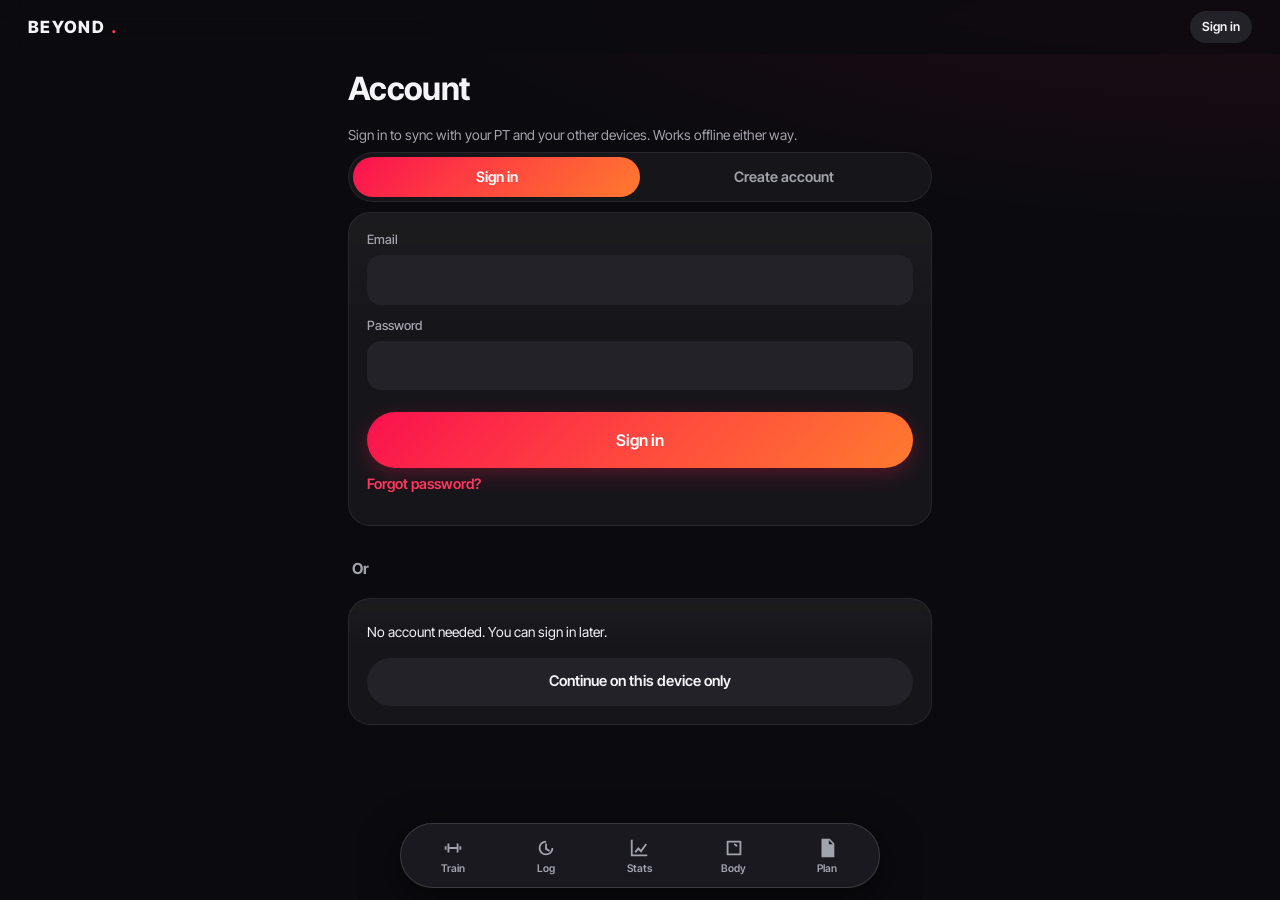
==== commit dca9db41: "Replace browser confirm/alert pop-ups with in-app dialogs; starting a new workout now offers Continu" ====
--- a/index.html
+++ b/index.html
@@ -38,6 +38,7 @@
     <a href="#/plan" data-tab="plan"><svg viewBox="0 0 24 24"><path d="M6 2h9l5 5v15H6zm8 1.5V8h4.5zM8 12h8v2H8zm0 4h8v2H8z"/></svg>Plan</a>
   </nav>
 
+  <script src="js/ui.js"></script>
   <script src="js/data.js"></script>
   <script src="js/muscles.js"></script>
   <script src="js/config.js"></script>
--- a/css/style.css
+++ b/css/style.css
@@ -1,18 +1,22 @@
-/* Black, white and one rose accent. Card layout with rings for the key numbers. */
+/* Near-black canvas, lifted cards, a pink-to-orange "move" gradient as the accent, and colour-coded rings. */
 :root {
-  --bg: #000;
-  --card: #141416;
-  --card2: #1d1d20;
+  --bg: #0b0b0f;
+  --card: #16161a;
+  --card2: #222228;
   --ink: #f5f5f7;
-  --muted: #a1a1a8;
-  --dim: #8a8a92;
-  --line: rgba(255, 255, 255, 0.08);
-  --line2: rgba(255, 255, 255, 0.16);
-  --accent: #ff4d64;
-  --accent-bg: #e11d48;
-  --accent-soft: rgba(255, 77, 100, 0.14);
-  --good: #34d399;
-  --bad: #ff4d64;
+  --muted: #a3a3ad;
+  --dim: #8a8a94;
+  --line: rgba(255, 255, 255, 0.07);
+  --line2: rgba(255, 255, 255, 0.14);
+  --accent: #ff375f;
+  --accent-bg: #fa114f;
+  --grad: linear-gradient(135deg, #fa114f 0%, #ff4d3d 55%, #ff7a2f 100%);
+  --accent-soft: rgba(250, 17, 79, 0.14);
+  --good: #4ade80;
+  --lime: #a3e635;
+  --cyan: #22d3ee;
+  --gold: #f5b83d;
+  --bad: #ff375f;
   --warn: #fbbf24;
   --display: "Big Shoulders Display", "Arial Narrow", Impact, sans-serif;
   --sans: "Inter Tight", -apple-system, BlinkMacSystemFont, "SF Pro Text", system-ui, "Segoe UI", Roboto, sans-serif;
@@ -20,14 +24,17 @@
   --ease: cubic-bezier(0.2, 0.8, 0.2, 1);
   --pad: clamp(16px, 4vw, 28px);
   --r: 22px;
+  --top-h: calc(54px + env(safe-area-inset-top));
 }
 
 * { box-sizing: border-box; }
-html { -webkit-text-size-adjust: 100%; overscroll-behavior-x: none; -webkit-tap-highlight-color: transparent; }
+html { scroll-padding-top: var(--top-h); -webkit-text-size-adjust: 100%; overscroll-behavior-x: none; -webkit-tap-highlight-color: transparent; }
 html.on-log { overscroll-behavior-y: contain; }
 body {
-  margin: 0; background: var(--bg); color: var(--ink);
+  margin: 0; color: var(--ink);
+  background: radial-gradient(120% 60% at 100% -10%, rgba(250, 17, 79, 0.10), transparent 60%) no-repeat, var(--bg);
   font: 16px/1.45 var(--sans); font-feature-settings: "tnum" 1;
+  padding-top: var(--top-h);
   padding-bottom: calc(100px + env(safe-area-inset-bottom));
   overflow-x: hidden;
 }
@@ -51,21 +58,23 @@
 .warn-text { color: var(--warn); }
 .danger-text { color: var(--bad) !important; }
 .accent-text { color: var(--accent); }
+.gold-text { color: var(--gold); }
 .display { font-weight: 700; letter-spacing: -0.03em; line-height: 1.05; }
 
 /* ---------- Top bar ---------- */
 .top {
-  position: sticky; top: 0; z-index: 40;
+  position: fixed; top: 0; left: 0; right: 0; z-index: 40;
+  height: var(--top-h);
   display: flex; align-items: center; justify-content: space-between; gap: 12px;
   padding: calc(10px + env(safe-area-inset-top)) max(var(--pad), env(safe-area-inset-right)) 10px max(var(--pad), env(safe-area-inset-left));
-  background: rgba(0, 0, 0, 0.92);
+  background: rgba(11, 11, 15, 0.82); -webkit-backdrop-filter: saturate(160%) blur(14px); backdrop-filter: saturate(160%) blur(14px);
 }
 .brand { position: relative; display: flex; align-items: center; gap: 8px; text-decoration: none; font-weight: 800; font-size: 1.05rem; letter-spacing: 0.08em; }
 .brand::after { content: ""; position: absolute; inset: -10px -6px; }
 .brand i { font-style: normal; color: var(--accent); margin-left: -0.1em; }
 #top-right { display: flex; align-items: center; gap: 8px; }
 .pill { position: relative; font-size: 0.78rem; font-weight: 600; padding: 7px 12px; border-radius: 999px; text-decoration: none; background: var(--card2); white-space: nowrap; }
-.pill.live { background: var(--accent-bg); color: #fff; }
+.pill.live { background: var(--grad); color: #fff; }
 .pill.live::before, .pill.sync::before { content: ""; display: inline-block; width: 6px; height: 6px; border-radius: 50%; margin-right: 6px; vertical-align: 1px; }
 .pill.live::before { background: #fff; animation: pulse 1.2s infinite; }
 @keyframes pulse { 50% { opacity: 0.25; } }
@@ -86,43 +95,48 @@
 .eyebrow { font-size: 0.82rem; color: var(--muted); font-weight: 500; }
 
 /* ---------- Cards ---------- */
-.panel { position: relative; background: var(--card); border-radius: var(--r); padding: 18px; margin: 10px 0; }
+.panel { position: relative; background: linear-gradient(180deg, rgba(255, 255, 255, 0.025), rgba(255, 255, 255, 0) 40%), var(--card); border: 1px solid var(--line); border-radius: var(--r); padding: 18px; margin: 10px 0; }
 .panel h3 { font-size: 1.35rem; margin-bottom: 6px; }
-.panel.accent { background: var(--accent-soft); }
-.panel.warn { box-shadow: inset 0 0 0 1px rgba(251, 191, 36, 0.35); }
-.panel.flat { background: none; padding: 0; }
+.panel.accent { background: linear-gradient(135deg, rgba(250, 17, 79, 0.22), rgba(255, 122, 47, 0.10)), var(--card); border-color: rgba(250, 17, 79, 0.35); }
+.panel.warn { border-color: rgba(251, 191, 36, 0.35); background: linear-gradient(135deg, rgba(251, 191, 36, 0.08), transparent 60%), var(--card); }
+.panel.flat { background: none; border: 0; padding: 0; }
 .framed { }
 .list { padding: 4px 18px; }
 
 /* ---------- Today hero ---------- */
-.hero { background: var(--card); border-radius: var(--r); padding: 20px 18px 18px; margin: 6px 0 10px; }
+.hero { position: relative; overflow: hidden; border: 1px solid rgba(250, 17, 79, 0.22); border-radius: 26px; padding: 22px 18px 18px; margin: 6px 0 10px;
+  background: radial-gradient(90% 120% at 100% 0%, rgba(250, 17, 79, 0.30), transparent 60%), radial-gradient(70% 90% at 0% 100%, rgba(255, 122, 47, 0.12), transparent 60%), var(--card); }
+.hero.rest-day { border-color: rgba(34, 211, 238, 0.22); background: radial-gradient(90% 120% at 100% 0%, rgba(34, 211, 238, 0.20), transparent 60%), var(--card); }
+.hero.cleared { border-color: rgba(163, 230, 53, 0.25); background: radial-gradient(90% 120% at 100% 0%, rgba(163, 230, 53, 0.20), transparent 60%), var(--card); }
 .hero .meta { display: flex; justify-content: space-between; gap: 10px; font-size: 0.82rem; color: var(--muted); font-weight: 500; }
 .hero h1 { font-size: clamp(2.6rem, 12vw, 3.6rem); margin: 6px 0 2px; line-height: 1; }
 .hero .lede { color: var(--muted); margin: 6px 0 16px; }
 .hero.rest-day h1, .hero.cleared h1 { color: var(--ink); }
-.hero .check { color: var(--good); }
+.hero .check { color: var(--lime); }
 
 .cta {
   display: flex; align-items: center; justify-content: center; gap: 10px; width: 100%;
   min-height: 56px; padding: 0 20px; border: 0; border-radius: 999px;
-  background: var(--accent-bg); color: #fff; cursor: pointer; text-decoration: none;
+  background: var(--grad); color: #fff; cursor: pointer; text-decoration: none;
   font-size: 1.05rem; font-weight: 700; letter-spacing: -0.01em;
+  box-shadow: 0 8px 28px rgba(250, 17, 79, 0.35), inset 0 1px 0 rgba(255, 255, 255, 0.25);
   transition: transform 0.2s var(--ease), background 0.2s;
 }
 .cta:active { transform: scale(0.98); }
-.cta.ghost { background: var(--card2); color: var(--ink); }
+.cta.ghost { background: var(--card2); color: var(--ink); box-shadow: none; }
 .cta + .cta, .cta + .btn { margin-top: 10px; }
 
 /* ---------- Rings ---------- */
-.rings { display: grid; grid-template-columns: repeat(3, 1fr); gap: 8px; background: var(--card); border-radius: var(--r); padding: 18px 10px 14px; margin: 10px 0; text-decoration: none; color: var(--ink); }
+.rings { display: grid; grid-template-columns: repeat(3, 1fr); gap: 8px; background: var(--card); border: 1px solid var(--line); border-radius: var(--r); padding: 18px 10px 14px; margin: 10px 0; text-decoration: none; color: var(--ink); }
 .ring-cell { display: flex; flex-direction: column; align-items: center; gap: 8px; text-align: center; min-width: 0; text-decoration: none; color: var(--ink); }
 .ring { position: relative; width: 88px; height: 88px; }
 .ring svg { width: 100%; height: 100%; transform: rotate(-90deg); }
-.ring .track { fill: none; stroke: var(--card2); }
-.ring .val { fill: none; stroke-linecap: round; transition: stroke-dashoffset 0.9s var(--ease); }
+.ring .track { fill: none; opacity: 0.2; }
+.ring .val { fill: none; stroke-linecap: round; filter: drop-shadow(0 0 4px var(--glow)); }
 .ring .in { position: absolute; inset: 0; display: grid; place-items: center; text-align: center; }
 .ring .in b { font-size: 1.45rem; font-weight: 800; line-height: 1; letter-spacing: -0.02em; }
 .ring .in b.letter { font-family: var(--display); font-size: 2.3rem; font-weight: 900; }
+.r-E { color: #d1d5db; } .r-D { color: #4ade80; } .r-C { color: #22d3ee; } .r-B { color: #a78bfa; } .r-A { color: #fbbf24; } .r-S { color: #ff375f; }
 .ring .in span { display: block; font-size: 0.66rem; color: var(--muted); margin-top: 2px; }
 .ring-cell .cap { font-size: 0.8rem; color: var(--muted); font-weight: 500; line-height: 1.2; }
 .ring-cell .cap b { display: block; color: var(--ink); font-weight: 600; }
@@ -133,14 +147,14 @@
 
 /* ---------- Stats ---------- */
 .stats { display: grid; grid-template-columns: repeat(3, 1fr); gap: 8px; margin: 10px 0; }
-.stat { background: var(--card); border-radius: 18px; padding: 14px; min-width: 0; }
+.stat { background: var(--card); border: 1px solid var(--line); border-radius: 18px; padding: 14px; min-width: 0; }
 .stat .n { font-size: clamp(1.5rem, 7vw, 2rem); font-weight: 800; line-height: 1.05; letter-spacing: -0.02em; }
 .stat .mono { display: block; margin-top: 2px; }
 .stat .d { font-size: 0.78rem; font-weight: 600; margin-top: 4px; }
 .bignum { font-size: clamp(2.6rem, 12vw, 3.4rem); font-weight: 800; line-height: 1; letter-spacing: -0.03em; }
 
 /* ---------- Rows (workout list, history, review) ---------- */
-.daylist { list-style: none; margin: 0; padding: 4px 18px; background: var(--card); border-radius: var(--r); }
+.daylist { list-style: none; margin: 0; padding: 4px 18px; background: var(--card); border: 1px solid var(--line); border-radius: var(--r); }
 .dayrow, .hist, .rev-row {
   display: grid; grid-template-columns: 1fr auto; align-items: center; gap: 2px 12px;
   width: 100%; min-height: 60px; padding: 12px 0; border: 0; border-bottom: 1px solid var(--line);
@@ -150,9 +164,9 @@
 .dayrow .name, .hist .name { font-weight: 650; font-size: 1.05rem; }
 .dayrow .info { grid-column: 1; color: var(--muted); font-size: 0.84rem; }
 .dayrow .go, .hist .go { grid-row: 1 / span 2; grid-column: 2; color: var(--dim); font-size: 1.2rem; }
-.dayrow.next .name::after { content: "Today"; margin-left: 8px; padding: 2px 8px; border-radius: 999px; background: var(--accent-soft); color: var(--accent); font-size: 0.72rem; font-weight: 700; vertical-align: 2px; }
+.dayrow.next .name::after { content: "Today"; margin-left: 8px; padding: 2px 8px; border-radius: 999px; background: var(--grad); color: #fff; font-size: 0.72rem; font-weight: 700; vertical-align: 2px; }
 .dayrow:active, .hist:active, .rev-row:active { opacity: 0.6; }
-.hist-group { padding: 4px 18px; background: var(--card); border-radius: var(--r); margin-bottom: 4px; }
+.hist-group { padding: 4px 18px; background: var(--card); border: 1px solid var(--line); border-radius: var(--r); margin-bottom: 4px; }
 .hist-group .hist:last-child { border-bottom: 0; }
 .hist .r { color: var(--muted); font-size: 0.84rem; }
 
@@ -166,8 +180,8 @@
 .btn:active { transform: scale(0.97); }
 .btn:disabled { opacity: 0.35; cursor: default; transform: none; }
 .btn.primary { background: var(--ink); color: #000; }
-.btn.acc { background: var(--accent-bg); color: #fff; }
-.btn.danger { background: none; color: var(--bad); box-shadow: inset 0 0 0 1px rgba(255, 77, 100, 0.35); }
+.btn.acc { background: var(--grad); color: #fff; box-shadow: 0 6px 20px rgba(250, 17, 79, 0.28); }
+.btn.danger { background: none; color: var(--bad); box-shadow: inset 0 0 0 1px rgba(255, 55, 95, 0.35); }
 .btn.full { width: 100%; margin-top: 10px; }
 .btn.sm { min-height: 44px; padding: 0 16px; font-size: 0.84rem; }
 .btn.big { width: 100%; min-height: 56px; font-size: 1rem; margin-top: 10px; }
@@ -188,8 +202,8 @@
 
 /* ---------- Exercise tier badges ---------- */
 .tier { display: inline-flex; align-items: center; font-size: 0.7rem; font-weight: 700; padding: 3px 8px; border-radius: 999px; vertical-align: middle; white-space: nowrap; background: var(--card2); color: var(--muted); }
-.t-splus { background: var(--accent-bg); color: #fff; }
-.t-s { background: var(--ink); color: #000; }
+.t-splus { background: var(--grad); color: #fff; }
+.t-s { background: rgba(245, 184, 61, 0.16); color: var(--gold); }
 .t-a { box-shadow: inset 0 0 0 1px var(--line2); color: var(--ink); background: none; }
 .t-pick { background: none; box-shadow: inset 0 0 0 1px var(--line2); }
 
@@ -210,7 +224,7 @@
 .ex-media .photo img { position: absolute; inset: 0; width: 100%; height: 100%; object-fit: cover; }
 .ex-media .photo::after { content: "How to"; position: absolute; left: 8px; bottom: 8px; font-size: 0.72rem; font-weight: 700; background: rgba(0, 0, 0, 0.75); color: #fff; padding: 4px 9px; border-radius: 999px; }
 .ex-media .mmap { display: grid; align-items: center; }
-.target { margin-top: 12px; padding: 14px; border-radius: 16px; background: var(--card2); }
+.target { margin-top: 12px; padding: 14px; border-radius: 16px; background: linear-gradient(135deg, rgba(250, 17, 79, 0.16), rgba(255, 122, 47, 0.06)), var(--card); border: 1px solid rgba(250, 17, 79, 0.25); }
 .target .t-main { font-size: 1.05rem; font-weight: 650; }
 .target .t-last { font-size: 0.84rem; color: var(--muted); margin-top: 2px; }
 .ex-actions { display: flex; gap: 22px; margin-top: 12px; }
@@ -238,7 +252,7 @@
 .mm-legend b { color: var(--ink); font-weight: 600; }
 .key { display: inline-block; width: 10px; height: 10px; border-radius: 3px; }
 .key.p { background: var(--accent); }
-.key.s { background: rgba(255, 77, 100, 0.4); }
+.key.s { background: rgba(255, 122, 47, 0.6); }
 
 /* Set table */
 table.sets { margin-top: 14px; }
@@ -253,31 +267,31 @@
 table.sets input::-webkit-outer-spin-button, table.sets input::-webkit-inner-spin-button { -webkit-appearance: none; margin: 0; }
 table.sets input:focus, table.sets select:focus { outline: none; box-shadow: 0 0 0 2px var(--accent); }
 table.sets input::placeholder { color: var(--dim); }
-table.sets tr.done input, table.sets tr.done select { background: var(--accent-soft); }
+table.sets tr.done input, table.sets tr.done select { background: rgba(74, 222, 128, 0.14); color: var(--good); }
 table.sets td:first-child { width: 28px; color: var(--muted); font-size: 0.84rem; }
 table.sets td:nth-child(4) { width: 62px; }
 table.sets td:last-child { width: 54px; }
 .tick { width: 48px; height: 48px; border-radius: 50%; border: 0; background: var(--card2); color: var(--muted); font-size: 1.1rem; cursor: pointer; transition: all 0.25s var(--ease); }
-.tick.on { background: var(--accent-bg); color: #fff; font-weight: 800; }
+.tick.on { background: var(--good); color: #052e16; font-weight: 800; box-shadow: 0 0 14px rgba(74, 222, 128, 0.45); }
 .small-btns .btn { flex: 0 0 auto; }
 
 /* Workout header */
-.log-head { position: sticky; top: calc(54px + env(safe-area-inset-top)); z-index: 30; background: var(--bg); padding: 4px 0 8px; }
+.log-head { position: sticky; top: var(--top-h); z-index: 30; background: var(--bg); padding: 4px 0 8px; }
 .log-head .row1 { display: flex; justify-content: space-between; align-items: center; gap: 10px; }
 .log-head h1 { font-size: 1.6rem; }
 .log-head .step { color: var(--ink); font-weight: 600; font-size: 0.86rem; white-space: nowrap; }
 .bar { height: 6px; background: var(--card2); border-radius: 6px; overflow: hidden; margin-top: 10px; }
-.bar i { display: block; height: 100%; background: var(--accent); border-radius: 6px; transition: width 0.6s var(--ease); }
+.bar i { display: block; height: 100%; background: var(--grad); border-radius: 6px; transition: width 0.6s var(--ease); }
 .dots { display: flex; gap: 6px; margin-top: 10px; overflow-x: auto; scrollbar-width: none; scroll-behavior: smooth; }
 .dots::-webkit-scrollbar { display: none; }
 .dot { flex: 0 0 auto; min-width: 44px; height: 36px; padding: 0 6px; border-radius: 999px; border: 0; background: var(--card); color: var(--muted); font-size: 0.8rem; font-weight: 600; cursor: pointer; }
 .dot.ok { color: var(--good); }
-.dot.on { background: var(--ink); color: #000; }
+.dot.on { background: var(--grad); color: #fff; }
 #log-body { touch-action: pan-y pinch-zoom; }
 .ex-screen { margin-top: 4px; }
 .lognav { display: grid; grid-template-columns: 1fr 1.6fr; gap: 10px; margin-top: 12px; }
 .lognav .btn.big { margin-top: 0; }
-.lognav.stick { position: sticky; z-index: 20; bottom: calc(84px + env(safe-area-inset-bottom)); margin: 12px -6px 0; padding: 14px 6px 6px; background: linear-gradient(rgba(0, 0, 0, 0), var(--bg) 35%); }
+.lognav.stick { position: sticky; z-index: 20; bottom: calc(84px + env(safe-area-inset-bottom)); margin: 12px -6px 0; padding: 14px 6px 6px; background: linear-gradient(rgba(11, 11, 15, 0), var(--bg) 35%); }
 body.resting .lognav.stick { bottom: calc(146px + env(safe-area-inset-bottom)); }
 body.kb .lognav.stick { position: static; background: none; }
 .review { padding: 4px 18px; }
@@ -300,13 +314,14 @@
   bottom: calc(88px + env(safe-area-inset-bottom)); z-index: 45;
   width: min(616px, calc(100% - 24px));
   display: flex; justify-content: space-between; align-items: center; gap: 10px;
-  padding: 10px 20px; border-radius: 999px; background: var(--card2); color: var(--ink);
+  padding: 10px 20px; border-radius: 999px; background: rgba(34, 34, 40, 0.92); color: var(--ink); border: 1px solid var(--line2);
+  -webkit-backdrop-filter: blur(14px); backdrop-filter: blur(14px);
   box-shadow: 0 10px 40px rgba(0, 0, 0, 0.6);
 }
 .rest .mono { color: var(--ink); }
 body.resting { padding-bottom: calc(150px + env(safe-area-inset-bottom)); }
-.rest.done { background: var(--ink); color: #000; animation: restdone 0.5s ease-in-out 3; }
-.rest.done .mono, .rest.done .small { color: #000; }
+.rest.done { background: var(--good); color: #052e16; animation: restdone 0.5s ease-in-out 3; }
+.rest.done .mono, .rest.done .small { color: #052e16; }
 @keyframes restdone { 50% { transform: translateX(-50%) scale(1.03); } }
 body.kb .tabs, body.kb .rest { display: none; }
 .rest b { font-size: 1.5rem; font-weight: 800; margin-right: 8px; vertical-align: -2px; }
@@ -320,19 +335,20 @@
 .cmp-head .ex-name { font-weight: 650; font-size: 1rem; }
 .chip { font-size: 0.72rem; font-weight: 700; padding: 4px 10px; border-radius: 999px; white-space: nowrap; background: var(--card2); color: var(--muted); }
 .chips { display: flex; gap: 6px; }
-.c-up, .c-heavier { background: rgba(52, 211, 153, 0.15); color: var(--good); }
+.c-up, .c-heavier { background: rgba(74, 222, 128, 0.15); color: var(--good); }
 .c-down { background: var(--accent-soft); color: var(--bad); }
 .c-new { color: var(--ink); }
 .c-skip { color: var(--warn); }
-.c-pr { background: var(--ink); color: #000; }
+.c-pr { background: linear-gradient(135deg, #f5b83d, #ffe08a); color: #3b2500; }
 .cmp-row { padding: 14px 0; border-bottom: 1px solid var(--line); }
 .cmp-row:last-child { border-bottom: 0; }
 .cmp-row .next { margin-top: 4px; font-size: 0.86rem; color: var(--muted); }
 .cmp-row .next b { color: var(--ink); font-weight: 600; }
 .tips { list-style: none; padding: 0; margin: 0; }
 .tips li { padding: 8px 0 8px 18px; position: relative; font-size: 0.92rem; }
-.tips li::before { content: ""; position: absolute; left: 0; top: 16px; width: 6px; height: 6px; border-radius: 50%; background: var(--accent); }
-.dyk .eyebrow { color: var(--accent); font-weight: 600; }
+.tips li::before { content: ""; position: absolute; left: 0; top: 16px; width: 6px; height: 6px; border-radius: 50%; background: var(--gold); }
+.dyk { border-color: rgba(34, 211, 238, 0.25); background: linear-gradient(135deg, rgba(34, 211, 238, 0.10), transparent 60%), var(--card); }
+.dyk .eyebrow { color: var(--cyan); font-weight: 600; }
 .dyk p { margin: 6px 0 0; }
 .source { font-size: 0.74rem; color: var(--dim); }
 
@@ -357,9 +373,9 @@
 details.more[open] > summary::after { content: "−"; }
 
 /* ---------- Plan ---------- */
-.subtabs { display: flex; margin: 0 0 8px; background: var(--card); border-radius: 999px; padding: 4px; }
+.subtabs { display: flex; margin: 0 0 8px; background: var(--card); border: 1px solid var(--line); border-radius: 999px; padding: 4px; }
 .subtabs a { flex: 1; display: flex; align-items: center; justify-content: center; min-height: 40px; border-radius: 999px; color: var(--muted); text-decoration: none; font-size: 0.9rem; font-weight: 600; }
-.subtabs a.active { background: var(--card2); color: var(--ink); }
+.subtabs a.active { background: var(--grad); color: #fff; }
 .plan-ex { padding: 12px 0; border-bottom: 1px solid var(--line); }
 .plan-ex:last-child { border-bottom: 0; }
 .plan-ex .howto-wrap { margin-top: 10px; }
@@ -377,21 +393,26 @@
 
 /* ---------- Ranks ---------- */
 .rank-hero { text-align: center; padding: 24px 18px; }
+.rank-hero .ring { margin: 0 auto; }
 .rank-hero h2 { font-size: 1.6rem; margin-top: 12px; }
-.ladder { list-style: none; margin: 0; padding: 4px 18px; background: var(--card); border-radius: var(--r); }
+.ladder { list-style: none; margin: 0; padding: 4px 18px; background: var(--card); border: 1px solid var(--line); border-radius: var(--r); }
 .rung { display: grid; grid-template-columns: 48px 1fr auto; gap: 14px; align-items: center; padding: 12px 0; border-bottom: 1px solid var(--line); }
 .rung:last-child { border-bottom: 0; }
 .badge { display: grid; place-items: center; width: 48px; height: 48px; border-radius: 14px; background: var(--card2); color: var(--muted); font-family: var(--display); font-size: 1.7rem; font-weight: 900; }
-.rung.done .badge { background: var(--ink); color: #000; }
-.rung.here .badge { background: var(--accent-bg); color: #fff; }
+.badge.r-E { --b1: #6b7280; --b2: #d1d5db; } .badge.r-D { --b1: #16a34a; --b2: #86efac; } .badge.r-C { --b1: #0891b2; --b2: #67e8f9; }
+.badge.r-B { --b1: #7c3aed; --b2: #c4b5fd; } .badge.r-A { --b1: #d97706; --b2: #fde68a; } .badge.r-S { --b1: #fa114f; --b2: #ff7a2f; }
+.rung .badge { color: var(--b2); background: color-mix(in srgb, var(--b1) 16%, var(--card2)); }
+.rung.done .badge, .rung.here .badge, .rankup .badge { background: linear-gradient(135deg, var(--b1), var(--b2)); color: #fff; text-shadow: 0 1px 2px rgba(0, 0, 0, 0.35); }
+.rung.here .badge { box-shadow: 0 0 18px color-mix(in srgb, var(--b1) 60%, transparent); }
+.rung.locked .badge { opacity: 0.55; }
 .rung-body b { font-weight: 650; }
 .rung-body p { margin: 0; }
 .rung.locked .rung-body b { color: var(--muted); }
 .rung .state { font-size: 0.8rem; color: var(--muted); white-space: nowrap; }
 .rung.done .state { color: var(--good); }
 .rung.here .state { color: var(--accent); font-weight: 600; }
-.rankup { text-align: center; padding: 22px 18px; background: var(--accent-soft); animation: pop 0.6s var(--ease) both; }
-.rankup .badge { margin: 0 auto 10px; width: 72px; height: 72px; font-size: 2.8rem; background: var(--accent-bg); color: #fff; border-radius: 20px; }
+.rankup { text-align: center; padding: 22px 18px; border-color: rgba(245, 184, 61, 0.35); background: radial-gradient(80% 100% at 50% 0%, rgba(245, 184, 61, 0.22), transparent 70%), var(--card); animation: pop 0.6s var(--ease) both; }
+.rankup .badge { margin: 0 auto 10px; width: 72px; height: 72px; font-size: 2.8rem; border-radius: 20px; box-shadow: 0 0 28px color-mix(in srgb, var(--b1) 60%, transparent); }
 .rankup h3 { font-size: 1.4rem; }
 @keyframes pop { from { opacity: 0; transform: scale(0.96); } }
 
@@ -407,9 +428,15 @@
 
 /* ---------- Modal sheet ---------- */
 .modal { position: fixed; inset: 0; z-index: 60; background: rgba(0, 0, 0, 0.7); display: flex; align-items: flex-end; justify-content: center; }
-.sheet { width: min(640px, 100%); max-height: 86vh; overflow: auto; background: var(--card); border-radius: 26px 26px 0 0; padding: 22px 18px calc(18px + env(safe-area-inset-bottom)); animation: sheet 0.4s var(--ease); }
+.sheet { width: min(640px, 100%); max-height: 86vh; overflow: auto; background: var(--card); border: 1px solid var(--line2); border-bottom: 0; border-radius: 26px 26px 0 0; padding: 22px 18px calc(18px + env(safe-area-inset-bottom)); animation: sheet 0.4s var(--ease); }
 @keyframes sheet { from { transform: translateY(100%); } }
 .sheet h3 { font-size: 1.4rem; margin-bottom: 4px; }
+.dlg { z-index: 70; animation: fade 0.2s ease; }
+@keyframes fade { from { opacity: 0; } }
+.dlg .sheet { animation-duration: 0.28s; }
+.dlg .sheet p { line-height: 1.5; }
+.dlg-actions { margin-top: 14px; }
+.dlg-actions .btn.full { min-height: 52px; }
 .opt { display: flex; align-items: center; gap: 14px; width: 100%; padding: 10px; margin-top: 8px; border-radius: 16px; border: 0; background: var(--card2); text-align: left; cursor: pointer; }
 .opt .thumb { flex-basis: 52px; width: 52px; height: 52px; }
 
@@ -419,23 +446,24 @@
   bottom: calc(12px + env(safe-area-inset-bottom));
   display: flex; gap: 2px; padding: 6px;
   width: min(480px, calc(100% - 24px));
-  background: rgba(28, 28, 31, 0.96); border-radius: 999px;
+  background: rgba(30, 30, 36, 0.78); border: 1px solid var(--line2); border-radius: 999px;
+  -webkit-backdrop-filter: saturate(160%) blur(18px); backdrop-filter: saturate(160%) blur(18px);
   box-shadow: 0 12px 40px rgba(0, 0, 0, 0.6);
 }
 .tabs a { flex: 1; display: flex; flex-direction: column; align-items: center; gap: 2px; padding: 7px 0 5px; border-radius: 999px; color: var(--muted); text-decoration: none; font-size: 0.66rem; font-weight: 600; }
 .tabs a svg { width: 22px; height: 22px; fill: currentColor; }
-.tabs a.active { color: var(--ink); background: rgba(255, 255, 255, 0.1); }
+.tabs a.active { color: var(--ink); background: rgba(250, 17, 79, 0.16); }
 .tabs a.active svg { fill: var(--accent); }
 
 /* ---------- Muscle map ---------- */
 .mm { display: block; width: 100%; height: auto; }
 .mm .b { fill: rgba(255, 255, 255, 0.06); stroke: rgba(255, 255, 255, 0.14); stroke-width: 0.5; }
 .mm .m { fill: rgba(255, 255, 255, 0.12); stroke: rgba(255, 255, 255, 0.18); stroke-width: 0.5; }
-.mm .s { fill: rgba(255, 77, 100, 0.45); stroke: rgba(255, 77, 100, 0.7); }
-.mm .p { fill: var(--accent); stroke: #ffc2cb; }
+.mm .s { fill: rgba(255, 122, 47, 0.5); stroke: rgba(255, 122, 47, 0.8); }
+.mm .p { fill: #fa114f; stroke: #ffb3c4; }
 .mm .ln { fill: none; stroke: rgba(0, 0, 0, 0.5); stroke-width: 0.6; }
 .mm .mm-t { fill: var(--muted); font-family: var(--sans); font-size: 7px; letter-spacing: 0.08em; text-anchor: middle; }
-.mmap { background: var(--card2); border-radius: 16px; padding: 6px 4px 2px; }
+.mmap { background: var(--card); border: 1px solid var(--line); border-radius: 16px; padding: 6px 4px 2px; }
 
 /* ---------- Missed ---------- */
 .missed-row { display: flex; justify-content: space-between; align-items: center; gap: 10px; padding: 8px 0; }
